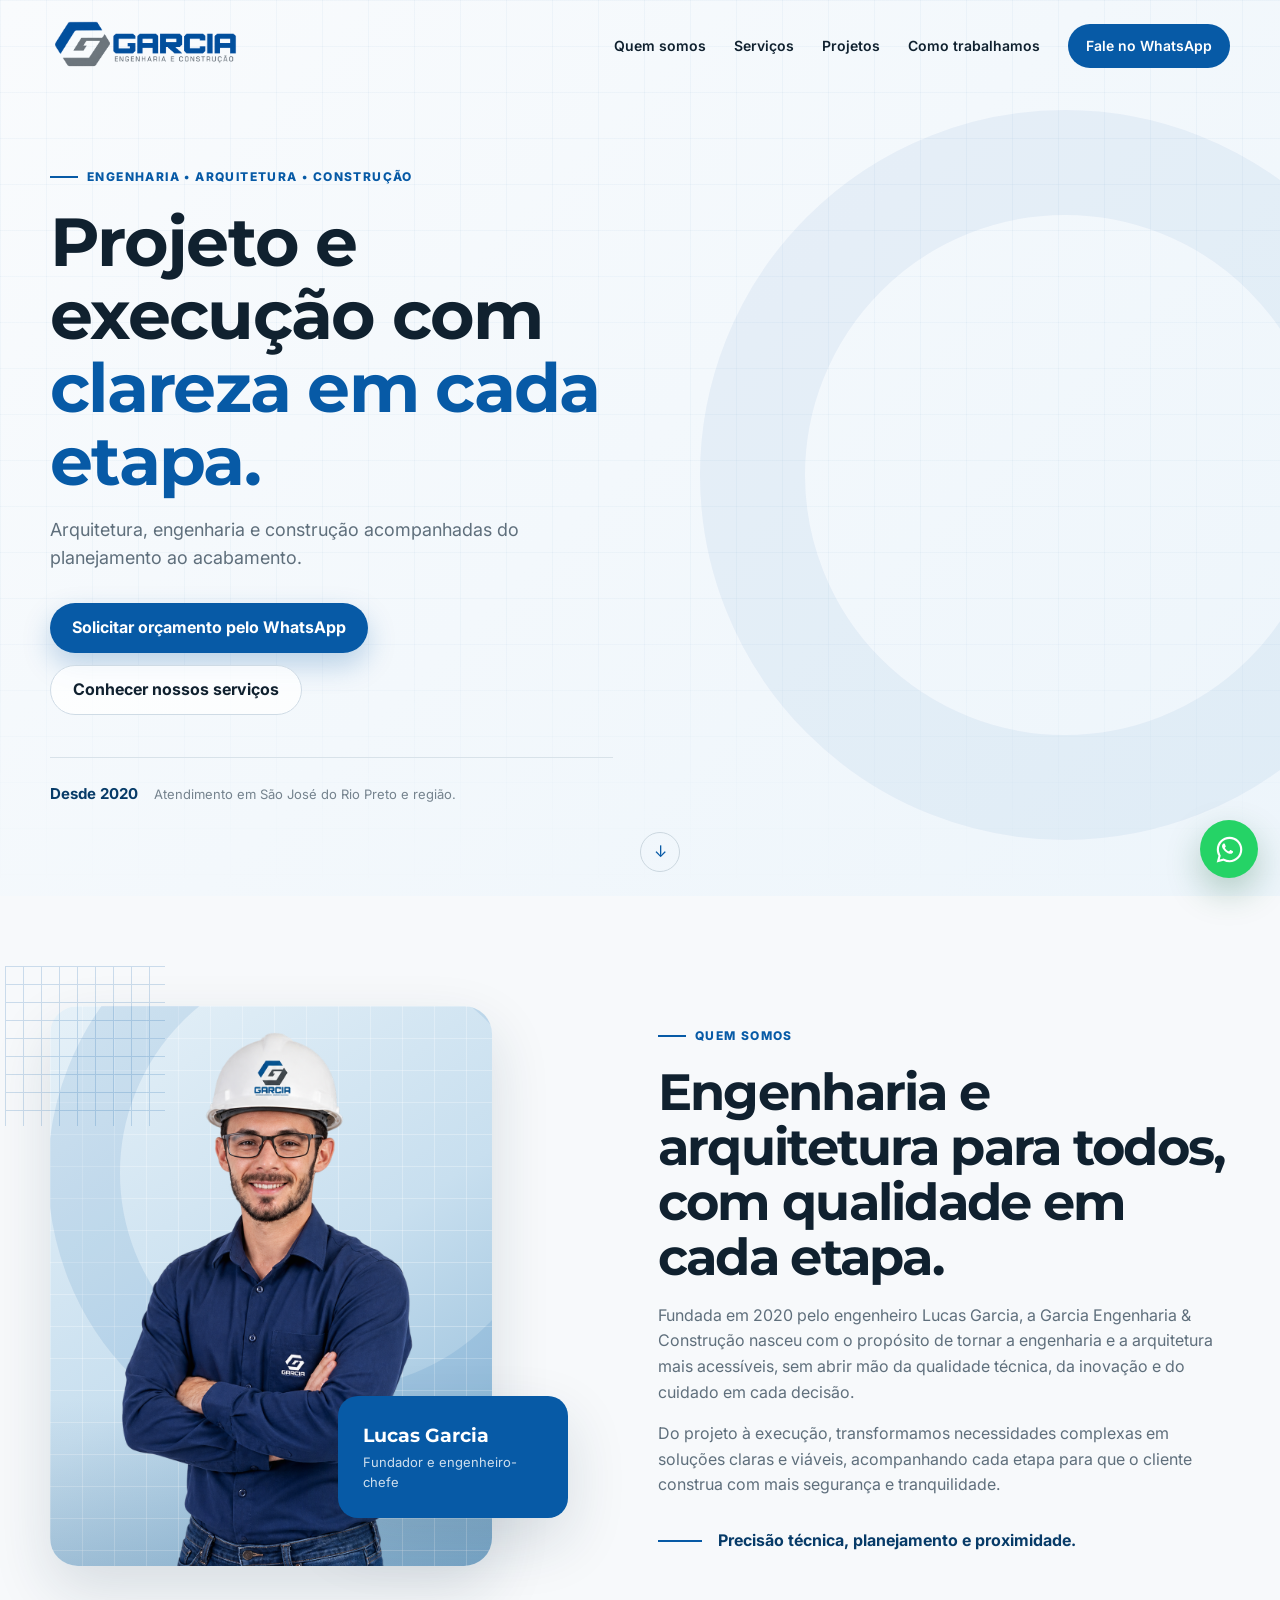
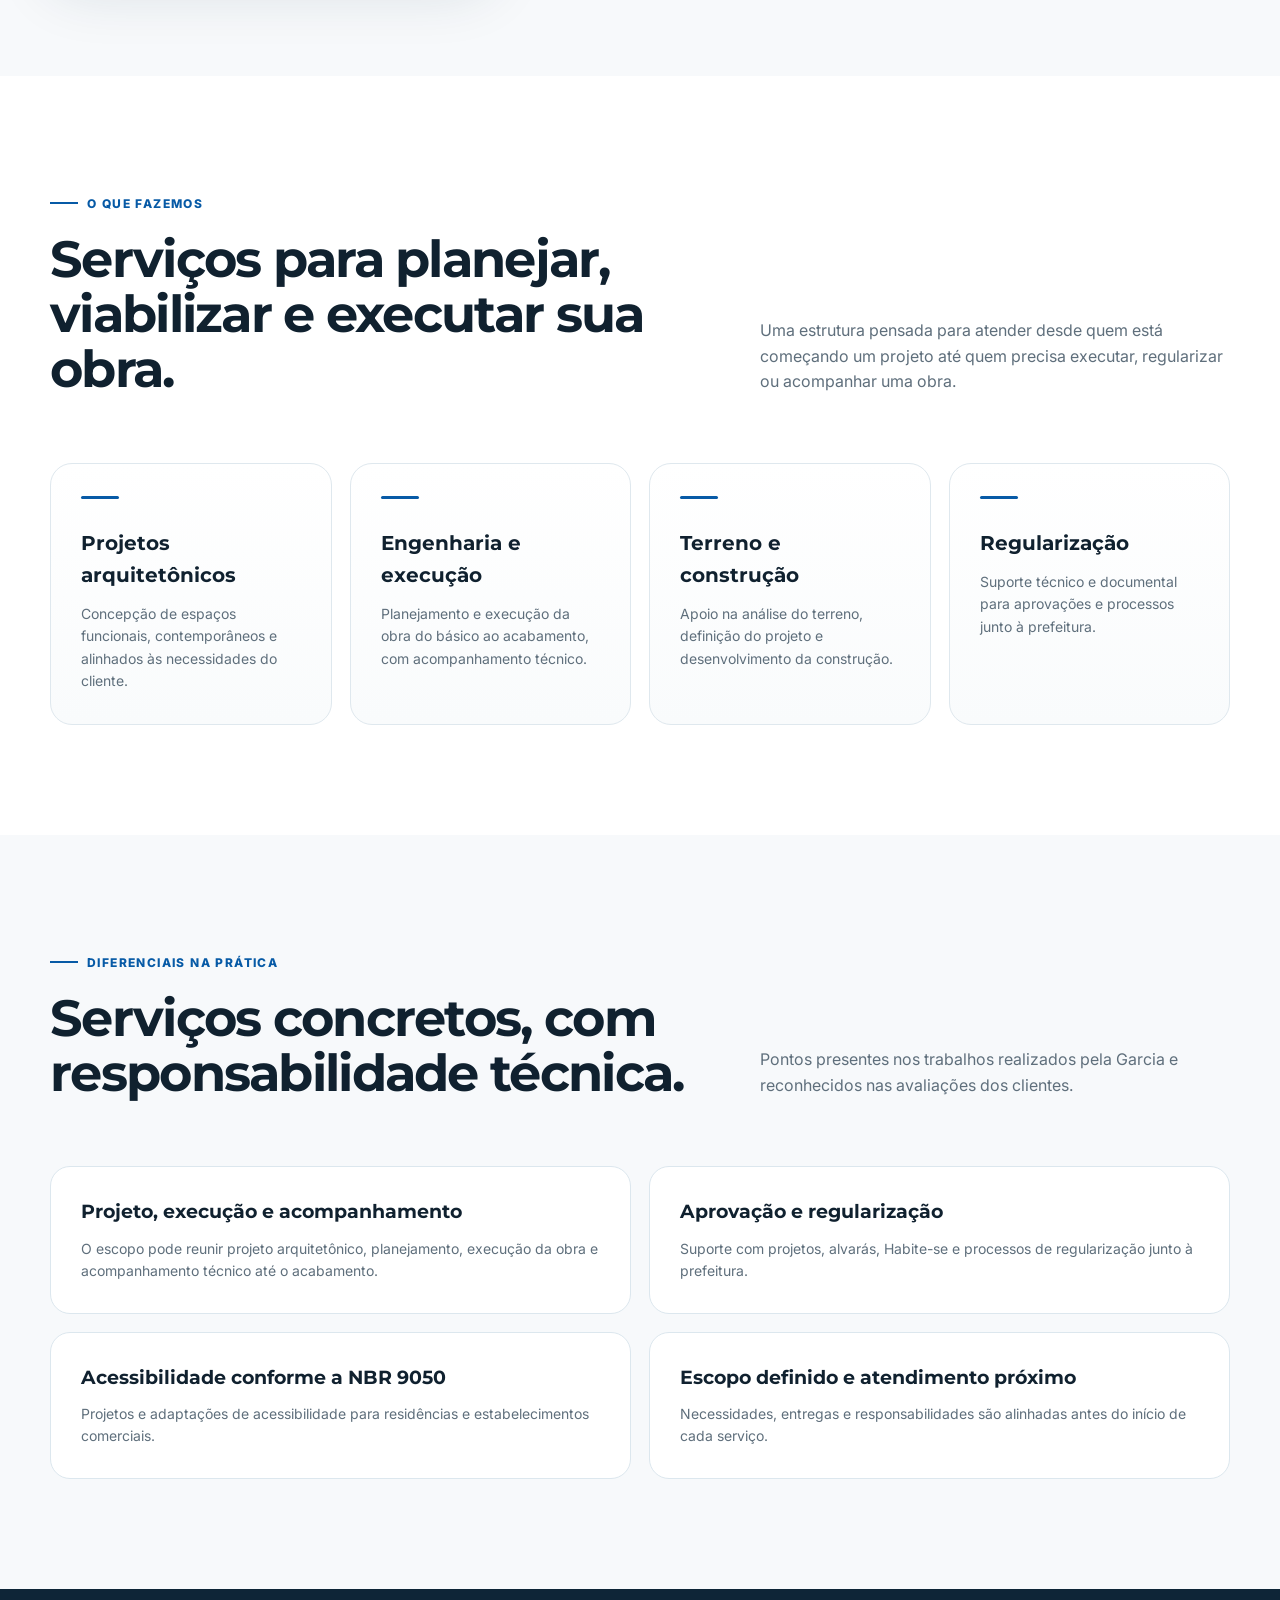
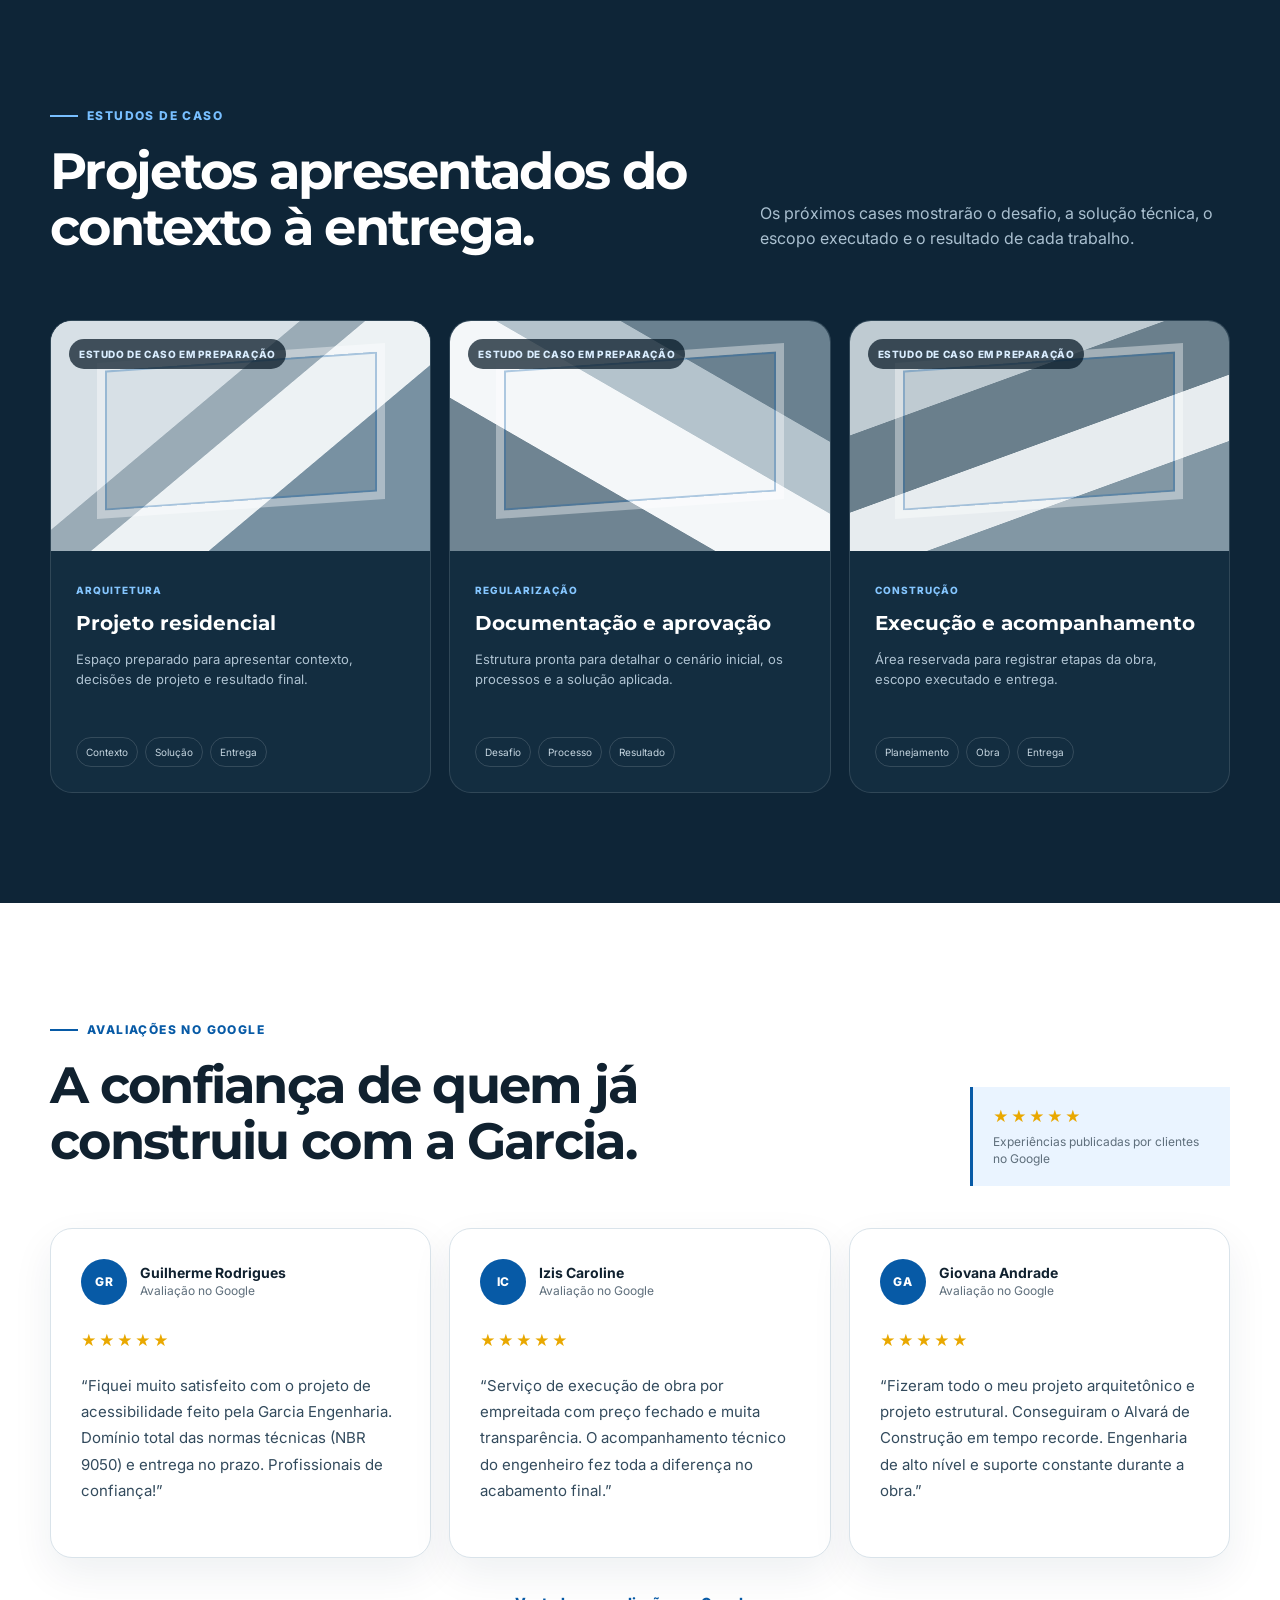
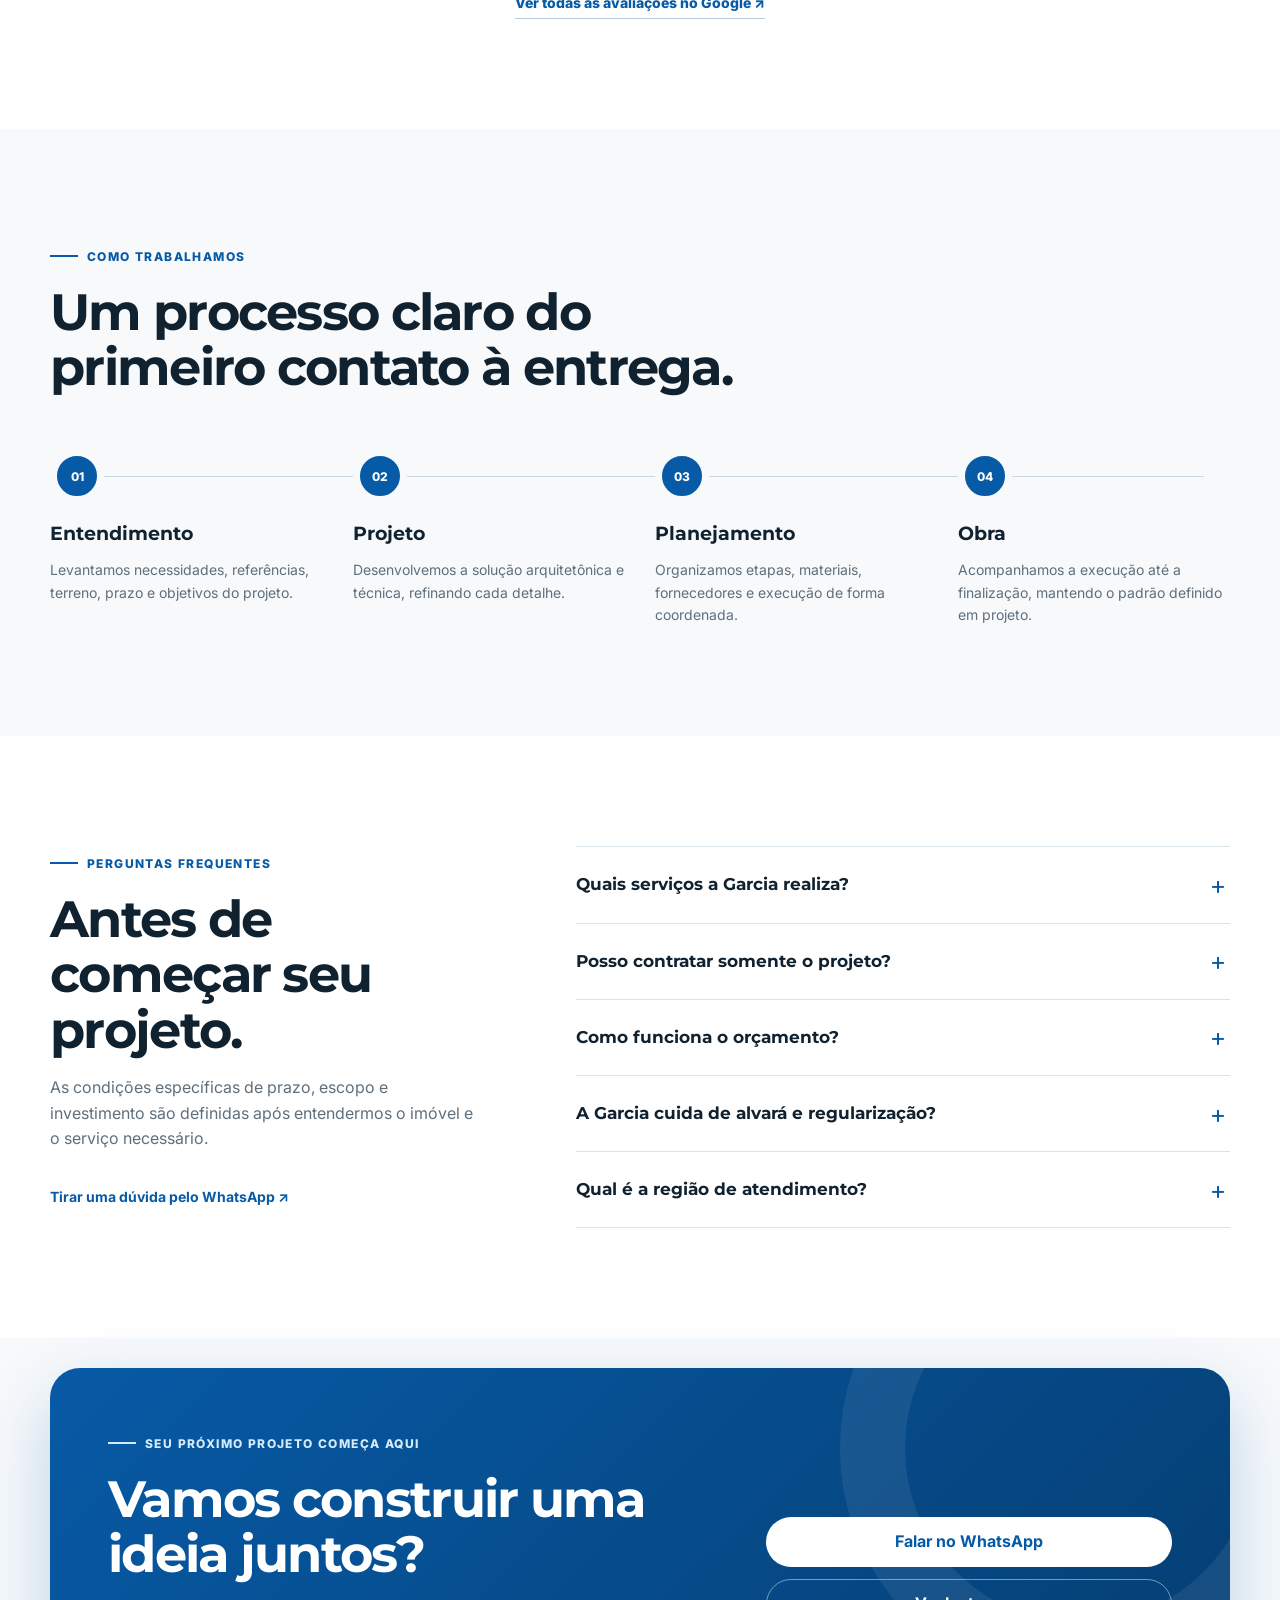
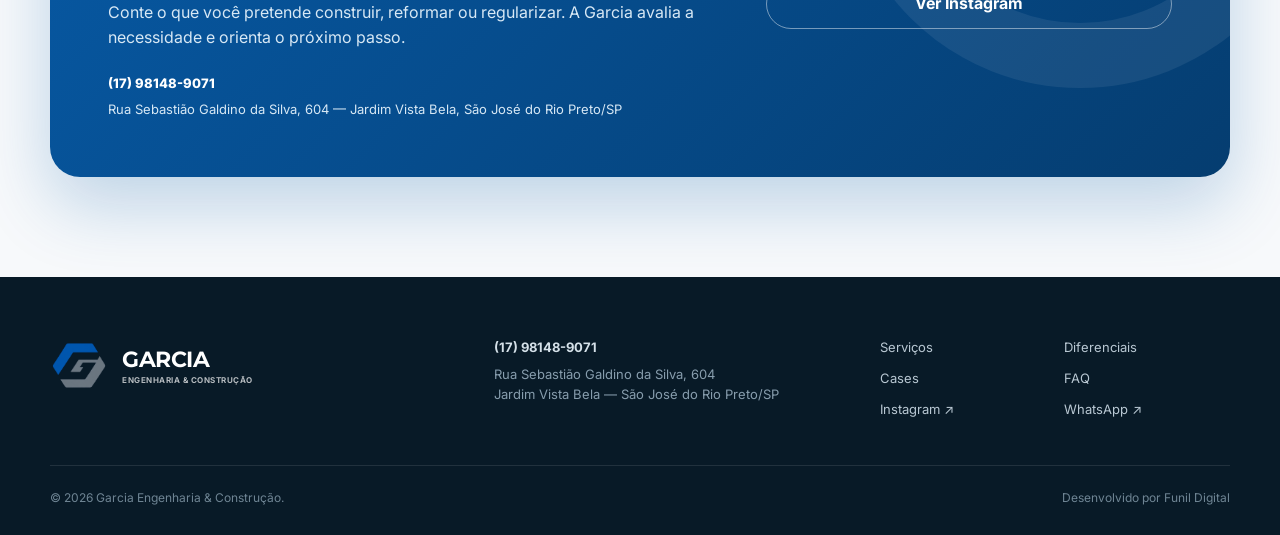
==== index.html @ 8e707331 "Atualiza capa com imagem de impacto e novos CTAs" ====
<!DOCTYPE html>
<html lang="pt-BR">
<head>
  <meta charset="UTF-8" />
  <meta name="viewport" content="width=device-width, initial-scale=1.0" />

  <!-- Google tag (gtag.js) -->
  <script async src="https://www.googletagmanager.com/gtag/js?id=G-QWGT12FR8R"></script>
  <script>
    window.dataLayer = window.dataLayer || [];
    function gtag(){dataLayer.push(arguments);}
    gtag('js', new Date());

    gtag('config', 'G-QWGT12FR8R');
  </script>
  <meta name="description" content="Engenharia, arquitetura, execução de obras, acessibilidade e regularização em São José do Rio Preto. Fale com a Garcia Engenharia & Construção." />
  <meta name="robots" content="index, follow, max-image-preview:large" />
  <meta name="theme-color" content="#075aa6" />
  <link rel="canonical" href="https://pedroesquerdo.github.io/garciaengenharia/" />

  <meta property="og:type" content="website" />
  <meta property="og:locale" content="pt_BR" />
  <meta property="og:site_name" content="Garcia Engenharia & Construção" />
  <meta property="og:title" content="Engenharia e Construção em São José do Rio Preto | Garcia" />
  <meta property="og:description" content="Projetos, execução de obras, acessibilidade e regularização com acompanhamento técnico em São José do Rio Preto." />
  <meta property="og:url" content="https://pedroesquerdo.github.io/garciaengenharia/" />
  <meta property="og:image" content="https://pedroesquerdo.github.io/garciaengenharia/assets/hero-garcia-engenharia.webp" />
  <meta property="og:image:alt" content="Garcia Engenharia & Construção" />

  <meta name="twitter:card" content="summary_large_image" />
  <meta name="twitter:title" content="Engenharia e Construção em São José do Rio Preto | Garcia" />
  <meta name="twitter:description" content="Projetos, execução de obras, acessibilidade e regularização com acompanhamento técnico." />
  <meta name="twitter:image" content="https://pedroesquerdo.github.io/garciaengenharia/assets/hero-garcia-engenharia.webp" />

  <title>Engenharia e Construção em São José do Rio Preto | Garcia</title>

  <script type="application/ld+json">
  {
    "@context": "https://schema.org",
    "@type": ["ProfessionalService", "GeneralContractor"],
    "@id": "https://pedroesquerdo.github.io/garciaengenharia/#empresa",
    "name": "Garcia Engenharia & Construção",
    "url": "https://pedroesquerdo.github.io/garciaengenharia/",
    "logo": "https://pedroesquerdo.github.io/garciaengenharia/assets/garcia-logo-horizontal-full.png",
    "image": "https://pedroesquerdo.github.io/garciaengenharia/assets/hero-garcia-engenharia.webp",
    "telephone": "+5517981489071",
    "foundingDate": "2020",
    "founder": {
      "@type": "Person",
      "name": "Lucas Garcia",
      "jobTitle": "Engenheiro-chefe"
    },
    "address": {
      "@type": "PostalAddress",
      "streetAddress": "Rua Sebastião Galdino da Silva, 604",
      "addressLocality": "São José do Rio Preto",
      "addressRegion": "SP",
      "addressCountry": "BR"
    },
    "areaServed": {
      "@type": "City",
      "name": "São José do Rio Preto"
    },
    "sameAs": [
      "https://www.instagram.com/garcia.engenhariaeconstrucao/",
      "https://www.google.com.br/maps/place/Garcia+Engenharia+e+Constru%C3%A7%C3%A3o/"
    ],
    "hasOfferCatalog": {
      "@type": "OfferCatalog",
      "name": "Serviços de engenharia e construção",
      "itemListElement": [
        {"@type": "Offer", "itemOffered": {"@type": "Service", "name": "Projetos arquitetônicos"}},
        {"@type": "Offer", "itemOffered": {"@type": "Service", "name": "Engenharia e execução de obras"}},
        {"@type": "Offer", "itemOffered": {"@type": "Service", "name": "Projetos de acessibilidade"}},
        {"@type": "Offer", "itemOffered": {"@type": "Service", "name": "Regularização de imóveis"}}
      ]
    }
  }
  </script>
  <link rel="icon" type="image/png" href="assets/garcia-icon.png" />
  <link rel="apple-touch-icon" href="assets/garcia-icon.png" />
  <link rel="preconnect" href="https://fonts.googleapis.com">
  <link rel="preconnect" href="https://fonts.gstatic.com" crossorigin>
  <link href="https://fonts.googleapis.com/css2?family=Inter:wght@400;500;600;700;800&family=Montserrat:wght@600;700;800&display=swap" rel="stylesheet">
  <link rel="preload" as="image" href="assets/hero-garcia-engenharia.webp" type="image/webp" fetchpriority="high" />
  <link rel="stylesheet" href="styles.css" />
  <style>
    .brand-logo { display:block; width: 218px; max-height: 64px; object-fit: contain; object-position: left center; }
    .brand-footer .brand-logo { width: 230px; }
    .footer-symbol { width: 58px; height: 58px; object-fit: contain; flex: 0 0 auto; }
    .footer-brand-original { display:inline-flex; align-items:center; gap:14px; }
    .footer-brand-name { display:grid; line-height:1.05; color:#fff; }
    .footer-brand-name strong { font-family:Montserrat,sans-serif; font-size:22px; letter-spacing:-.5px; }
    .footer-brand-name span { margin-top:5px; font-size:8px; font-weight:700; letter-spacing:.5px; opacity:.7; }
    @media (max-width: 760px) {
      .brand-logo { width: 176px; max-height: 54px; }
      .brand-footer .brand-logo { width: 190px; }
    }
  </style>
</head>
<body>
  <header class="site-header" id="topo">
    <div class="container nav-wrap">
      <a class="brand" href="#topo" aria-label="Garcia Engenharia - início">
        <img class="brand-logo" src="assets/garcia-logo-horizontal-full.png" alt="Garcia Engenharia & Construção" />
      </a>

      <button class="menu-toggle" aria-label="Abrir menu" aria-expanded="false">
        <span></span><span></span><span></span>
      </button>

      <nav class="nav" aria-label="Navegação principal">
        <a href="#sobre">Quem somos</a>
        <a href="#servicos">Serviços</a>
        <a href="#projetos">Projetos</a>
        <a href="#processo">Como trabalhamos</a>
        <a class="nav-cta" href="https://wa.me/5517981489071?text=Ol%C3%A1%2C%20Lucas%21%20Gostaria%20de%20conversar%20sobre%20um%20projeto." target="_blank" rel="noopener noreferrer" data-whatsapp="menu">Fale no WhatsApp</a>
      </nav>
    </div>
  </header>

  <main>
    <section class="hero">
      <div class="hero-bg" aria-hidden="true"></div>
      <div class="container hero-grid">
        <div class="hero-content reveal">
          <span class="eyebrow">Engenharia • Arquitetura • Construção</span>
          <h1>Projeto e execução com <span>clareza em cada etapa.</span></h1>
          <p>Arquitetura, engenharia e construção acompanhadas do planejamento ao acabamento.</p>
          <div class="hero-actions">
            <a class="btn btn-primary" href="https://wa.me/5517981489071?text=Ol%C3%A1%2C%20Lucas%21%20Gostaria%20de%20conversar%20sobre%20um%20projeto." target="_blank" rel="noopener noreferrer" data-whatsapp="hero">Solicitar orçamento pelo WhatsApp</a>
            <a class="btn btn-ghost" href="#servicos">Conhecer nossos serviços</a>
          </div>
          <div class="hero-founded">
            <strong>Desde 2020</strong>
            <span>Atendimento em São José do Rio Preto e região.</span>
          </div>
        </div>
      </div>
      <a href="#sobre" class="scroll-hint" aria-label="Conhecer a Garcia Engenharia">↓</a>
    </section>

    <section class="section section-light" id="sobre">
      <div class="container split-grid">
        <div class="about-visual reveal">
          <div class="founder-portrait">
            <img class="founder-photo" src="assets/lucas-garcia.png" alt="Lucas Garcia, fundador e engenheiro-chefe da Garcia Engenharia & Construção" />
          </div>
          <div class="photo-card">
            <strong>Lucas Garcia</strong>
            <span>Fundador e engenheiro-chefe</span>
          </div>
          <div class="grid-lines" aria-hidden="true"></div>
        </div>

        <div class="section-copy reveal delay-1">
          <span class="eyebrow">Quem somos</span>
          <h2>Engenharia e arquitetura para todos, com qualidade em cada etapa.</h2>
          <p>Fundada em 2020 pelo engenheiro Lucas Garcia, a Garcia Engenharia & Construção nasceu com o propósito de tornar a engenharia e a arquitetura mais acessíveis, sem abrir mão da qualidade técnica, da inovação e do cuidado em cada decisão.</p>
          <p>Do projeto à execução, transformamos necessidades complexas em soluções claras e viáveis, acompanhando cada etapa para que o cliente construa com mais segurança e tranquilidade.</p>
          <div class="signature-line">
            <span></span>
            <p>Precisão técnica, planejamento e proximidade.</p>
          </div>
        </div>
      </div>
    </section>

    <section class="section services" id="servicos">
      <div class="container">
        <div class="section-heading reveal">
          <div>
            <span class="eyebrow">O que fazemos</span>
            <h2>Serviços para planejar, viabilizar e executar sua obra.</h2>
          </div>
          <p>Uma estrutura pensada para atender desde quem está começando um projeto até quem precisa executar, regularizar ou acompanhar uma obra.</p>
        </div>

        <div class="service-grid">
          <article class="service-card reveal">
            <h3>Projetos arquitetônicos</h3>
            <p>Concepção de espaços funcionais, contemporâneos e alinhados às necessidades do cliente.</p>
          </article>
          <article class="service-card reveal delay-1">
            <h3>Engenharia e execução</h3>
            <p>Planejamento e execução da obra do básico ao acabamento, com acompanhamento técnico.</p>
          </article>
          <article class="service-card reveal delay-2">
            <h3>Terreno e construção</h3>
            <p>Apoio na análise do terreno, definição do projeto e desenvolvimento da construção.</p>
          </article>
          <article class="service-card reveal">
            <h3>Regularização</h3>
            <p>Suporte técnico e documental para aprovações e processos junto à prefeitura.</p>
          </article>
        </div>
      </div>
    </section>

    <section class="section differentiators" id="diferenciais">
      <div class="container">
        <div class="section-heading reveal">
          <div>
            <span class="eyebrow">Diferenciais na prática</span>
            <h2>Serviços concretos, com responsabilidade técnica.</h2>
          </div>
          <p>Pontos presentes nos trabalhos realizados pela Garcia e reconhecidos nas avaliações dos clientes.</p>
        </div>

        <div class="differentials-grid">
          <article class="differential-card reveal">
            <h3>Projeto, execução e acompanhamento</h3>
            <p>O escopo pode reunir projeto arquitetônico, planejamento, execução da obra e acompanhamento técnico até o acabamento.</p>
          </article>
          <article class="differential-card reveal delay-1">
            <h3>Aprovação e regularização</h3>
            <p>Suporte com projetos, alvarás, Habite-se e processos de regularização junto à prefeitura.</p>
          </article>
          <article class="differential-card reveal delay-2">
            <h3>Acessibilidade conforme a NBR 9050</h3>
            <p>Projetos e adaptações de acessibilidade para residências e estabelecimentos comerciais.</p>
          </article>
          <article class="differential-card reveal">
            <h3>Escopo definido e atendimento próximo</h3>
            <p>Necessidades, entregas e responsabilidades são alinhadas antes do início de cada serviço.</p>
          </article>
        </div>
      </div>
    </section>

    <section class="section projects" id="projetos">
      <div class="container">
        <div class="section-heading reveal">
          <div>
            <span class="eyebrow">Estudos de caso</span>
            <h2>Projetos apresentados do contexto à entrega.</h2>
          </div>
          <p>Os próximos cases mostrarão o desafio, a solução técnica, o escopo executado e o resultado de cada trabalho.</p>
        </div>

        <div class="project-grid">
          <article class="case-card reveal">
            <div class="case-image p1"><span>Estudo de caso em preparação</span></div>
            <div class="case-content">
              <span class="case-type">Arquitetura</span>
              <h3>Projeto residencial</h3>
              <p>Espaço preparado para apresentar contexto, decisões de projeto e resultado final.</p>
              <div class="case-outline"><span>Contexto</span><span>Solução</span><span>Entrega</span></div>
            </div>
          </article>
          <article class="case-card reveal delay-1">
            <div class="case-image p2"><span>Estudo de caso em preparação</span></div>
            <div class="case-content">
              <span class="case-type">Regularização</span>
              <h3>Documentação e aprovação</h3>
              <p>Estrutura pronta para detalhar o cenário inicial, os processos e a solução aplicada.</p>
              <div class="case-outline"><span>Desafio</span><span>Processo</span><span>Resultado</span></div>
            </div>
          </article>
          <article class="case-card reveal delay-2">
            <div class="case-image p3"><span>Estudo de caso em preparação</span></div>
            <div class="case-content">
              <span class="case-type">Construção</span>
              <h3>Execução e acompanhamento</h3>
              <p>Área reservada para registrar etapas da obra, escopo executado e entrega.</p>
              <div class="case-outline"><span>Planejamento</span><span>Obra</span><span>Entrega</span></div>
            </div>
          </article>
        </div>
      </div>
    </section>

    <section class="section reviews" id="avaliacoes">
      <div class="container">
        <div class="reviews-heading reveal">
          <div>
            <span class="eyebrow">Avaliações no Google</span>
            <h2>A confiança de quem já construiu com a Garcia.</h2>
          </div>
          <div class="google-proof">
            <span class="review-stars" aria-label="Cinco estrelas">★★★★★</span>
            <span>Experiências publicadas por clientes no Google</span>
          </div>
        </div>

        <div class="reviews-grid">
          <article class="review-card reveal">
            <div class="review-author">
              <span class="review-initials" aria-hidden="true">GR</span>
              <div><strong>Guilherme Rodrigues</strong><span>Avaliação no Google</span></div>
            </div>
            <span class="review-stars" aria-hidden="true">★★★★★</span>
            <blockquote>“Fiquei muito satisfeito com o projeto de acessibilidade feito pela Garcia Engenharia. Domínio total das normas técnicas (NBR 9050) e entrega no prazo. Profissionais de confiança!”</blockquote>
          </article>

          <article class="review-card reveal delay-1">
            <div class="review-author">
              <span class="review-initials" aria-hidden="true">IC</span>
              <div><strong>Izis Caroline</strong><span>Avaliação no Google</span></div>
            </div>
            <span class="review-stars" aria-hidden="true">★★★★★</span>
            <blockquote>“Serviço de execução de obra por empreitada com preço fechado e muita transparência. O acompanhamento técnico do engenheiro fez toda a diferença no acabamento final.”</blockquote>
          </article>

          <article class="review-card reveal delay-2">
            <div class="review-author">
              <span class="review-initials" aria-hidden="true">GA</span>
              <div><strong>Giovana Andrade</strong><span>Avaliação no Google</span></div>
            </div>
            <span class="review-stars" aria-hidden="true">★★★★★</span>
            <blockquote>“Fizeram todo o meu projeto arquitetônico e projeto estrutural. Conseguiram o Alvará de Construção em tempo recorde. Engenharia de alto nível e suporte constante durante a obra.”</blockquote>
          </article>
        </div>

        <div class="reviews-footer reveal">
          <a class="reviews-link" href="https://www.google.com.br/maps/place/Garcia+Engenharia+e+Constru%C3%A7%C3%A3o/@-20.7834507,-49.4233822,17z/data=!4m18!1m9!3m8!1s0x94bdad259d343943:0x3250b9483b3e4de0!2sGarcia+Engenharia+e+Constru%C3%A7%C3%A3o!8m2!3d-20.7834557!4d-49.4208019!9m1!1b1!16s%2Fg%2F11r2r5wvwv!3m7!1s0x94bdad259d343943:0x3250b9483b3e4de0!8m2!3d-20.7834557!4d-49.4208019!9m1!1b1!16s%2Fg%2F11r2r5wvwv" target="_blank" rel="noopener noreferrer">Ver todas as avaliações no Google ↗</a>
        </div>
      </div>
    </section>

    <section class="section process" id="processo">
      <div class="container">
        <div class="process-intro reveal">
          <span class="eyebrow">Como trabalhamos</span>
          <h2>Um processo claro do primeiro contato à entrega.</h2>
        </div>
        <div class="timeline">
          <article class="timeline-item reveal"><span>01</span><h3>Entendimento</h3><p>Levantamos necessidades, referências, terreno, prazo e objetivos do projeto.</p></article>
          <article class="timeline-item reveal delay-1"><span>02</span><h3>Projeto</h3><p>Desenvolvemos a solução arquitetônica e técnica, refinando cada detalhe.</p></article>
          <article class="timeline-item reveal delay-2"><span>03</span><h3>Planejamento</h3><p>Organizamos etapas, materiais, fornecedores e execução de forma coordenada.</p></article>
          <article class="timeline-item reveal delay-3"><span>04</span><h3>Obra</h3><p>Acompanhamos a execução até a finalização, mantendo o padrão definido em projeto.</p></article>
        </div>
      </div>
    </section>

    <section class="section faq" id="faq">
      <div class="container faq-grid">
        <div class="faq-intro reveal">
          <span class="eyebrow">Perguntas frequentes</span>
          <h2>Antes de começar seu projeto.</h2>
          <p>As condições específicas de prazo, escopo e investimento são definidas após entendermos o imóvel e o serviço necessário.</p>
          <a class="text-link text-link-blue" href="https://wa.me/5517981489071?text=Ol%C3%A1%2C%20Lucas%21%20Gostaria%20de%20conversar%20sobre%20um%20projeto." target="_blank" rel="noopener noreferrer" data-whatsapp="faq">Tirar uma dúvida pelo WhatsApp ↗</a>
        </div>
        <div class="faq-list">
          <details class="faq-item reveal">
            <summary>Quais serviços a Garcia realiza?</summary>
            <p>Projetos arquitetônicos e de engenharia, acessibilidade, regularização, documentação, execução e acompanhamento técnico de obras.</p>
          </details>
          <details class="faq-item reveal delay-1">
            <summary>Posso contratar somente o projeto?</summary>
            <p>Sim. O escopo pode contemplar somente projeto e documentação, acompanhamento técnico ou a execução completa, conforme a necessidade.</p>
          </details>
          <details class="faq-item reveal delay-2">
            <summary>Como funciona o orçamento?</summary>
            <p>No primeiro contato são levantados o tipo de imóvel, a localização, o serviço necessário e o estágio atual. Com essas informações, a Garcia define o escopo e apresenta a proposta.</p>
          </details>
          <details class="faq-item reveal">
            <summary>A Garcia cuida de alvará e regularização?</summary>
            <p>Sim. A empresa atua com projetos, alvarás, Habite-se e processos de regularização junto à prefeitura, de acordo com cada caso.</p>
          </details>
          <details class="faq-item reveal">
            <summary>Qual é a região de atendimento?</summary>
            <p>A Garcia está em São José do Rio Preto. A disponibilidade para cidades da região é confirmada durante o atendimento inicial.</p>
          </details>
        </div>
      </div>
    </section>

    <section class="cta-section" id="contato">
      <div class="container cta-card reveal">
        <div>
          <span class="eyebrow eyebrow-light">Seu próximo projeto começa aqui</span>
          <h2>Vamos construir uma ideia juntos?</h2>
          <p>Conte o que você pretende construir, reformar ou regularizar. A Garcia avalia a necessidade e orienta o próximo passo.</p>
          <address class="cta-contact">
            <a href="tel:+5517981489071">(17) 98148-9071</a>
            <a href="https://www.google.com/maps/search/?api=1&query=Rua%20Sebasti%C3%A3o%20Galdino%20da%20Silva%2C%20604%2C%20S%C3%A3o%20Jos%C3%A9%20do%20Rio%20Preto%2C%20SP" target="_blank" rel="noopener noreferrer">Rua Sebastião Galdino da Silva, 604 — Jardim Vista Bela, São José do Rio Preto/SP</a>
          </address>
        </div>
        <div class="cta-actions">
          <a class="btn btn-white" href="https://wa.me/5517981489071?text=Ol%C3%A1%2C%20Lucas%21%20Gostaria%20de%20conversar%20sobre%20um%20projeto." target="_blank" rel="noopener noreferrer" data-whatsapp="cta">Falar no WhatsApp</a>
          <a class="btn btn-outline-white" href="https://www.instagram.com/garcia.engenhariaeconstrucao/" target="_blank" rel="noopener noreferrer">Ver Instagram</a>
        </div>
      </div>
    </section>
  </main>

  <footer>
    <div class="container footer-grid">
      <a class="footer-brand-original" href="#topo" aria-label="Garcia Engenharia - início">
        <img class="footer-symbol" src="assets/garcia-symbol-white.png" alt="" aria-hidden="true" />
        <span class="footer-brand-name">
          <strong>GARCIA</strong>
          <span>ENGENHARIA & CONSTRUÇÃO</span>
        </span>
      </a>
      <address class="footer-contact">
        <a href="tel:+5517981489071">(17) 98148-9071</a>
        <a href="https://www.google.com/maps/search/?api=1&query=Rua%20Sebasti%C3%A3o%20Galdino%20da%20Silva%2C%20604%2C%20S%C3%A3o%20Jos%C3%A9%20do%20Rio%20Preto%2C%20SP" target="_blank" rel="noopener noreferrer">Rua Sebastião Galdino da Silva, 604<br>Jardim Vista Bela — São José do Rio Preto/SP</a>
      </address>
      <div class="footer-links">
        <a href="#servicos">Serviços</a><a href="#diferenciais">Diferenciais</a><a href="#projetos">Cases</a><a href="#faq">FAQ</a><a href="https://www.instagram.com/garcia.engenhariaeconstrucao/" target="_blank" rel="noopener noreferrer">Instagram ↗</a><a href="https://wa.me/5517981489071?text=Ol%C3%A1%2C%20Lucas%21%20Gostaria%20de%20conversar%20sobre%20um%20projeto." target="_blank" rel="noopener noreferrer" data-whatsapp="footer">WhatsApp ↗</a>
      </div>
    </div>
    <div class="container footer-bottom">
      <span>© <span id="year"></span> Garcia Engenharia & Construção.</span>
      <a href="https://www.funildigital.com.br/" target="_blank" rel="noopener noreferrer">Desenvolvido por Funil Digital</a>
    </div>
  </footer>

  <a class="whatsapp-float" href="https://wa.me/5517981489071?text=Ol%C3%A1%2C%20Lucas%21%20Gostaria%20de%20conversar%20sobre%20um%20projeto." target="_blank" rel="noopener noreferrer" aria-label="Falar com a Garcia Engenharia pelo WhatsApp" data-whatsapp="floating">
    <svg viewBox="0 0 32 32" aria-hidden="true"><path d="M19.11 17.44c-.28-.14-1.65-.81-1.9-.9-.26-.1-.45-.14-.64.14-.18.28-.72.9-.88 1.08-.16.19-.33.21-.61.07-.28-.14-1.18-.44-2.25-1.39-.83-.74-1.39-1.66-1.55-1.94-.16-.28-.02-.43.12-.57.13-.12.28-.33.42-.49.14-.16.19-.28.28-.47.09-.19.05-.35-.02-.49-.07-.14-.63-1.52-.87-2.08-.23-.55-.46-.47-.64-.48h-.54c-.19 0-.49.07-.75.35-.26.28-.98.96-.98 2.34s1.01 2.71 1.15 2.9c.14.19 1.98 3.02 4.8 4.24.67.29 1.19.46 1.6.59.67.21 1.28.18 1.76.11.54-.08 1.65-.68 1.88-1.33.23-.65.23-1.22.16-1.33-.07-.12-.26-.19-.54-.33M16.03 27h-.01a10.94 10.94 0 0 1-5.58-1.53l-.4-.24-4.15 1.09 1.11-4.04-.26-.42A10.93 10.93 0 0 1 5.06 16c0-6.04 4.92-10.96 10.97-10.96 2.93 0 5.68 1.14 7.75 3.21A10.88 10.88 0 0 1 26.99 16c0 6.04-4.92 11-10.96 11m9.33-20.33A13.1 13.1 0 0 0 16.04 2.8C8.78 2.8 2.88 8.7 2.88 15.96c0 2.32.61 4.59 1.77 6.58L2.77 29.4l7.02-1.84a13.14 13.14 0 0 0 6.25 1.59h.01c7.26 0 13.16-5.91 13.16-13.17 0-3.52-1.37-6.83-3.85-9.31"/></svg>
  </a>

  <script src="script.js"></script>
</body>
</html>
---- styles.css ----
:root {
  --blue: #075aa6;
  --blue-dark: #073b68;
  --blue-soft: #eaf4ff;
  --ink: #10212f;
  --muted: #5f6f7c;
  --line: #d9e3ea;
  --bg: #f7f9fb;
  --white: #fff;
  --shadow: 0 24px 60px rgba(24, 50, 72, .14);
  --radius: 24px;
}

* { box-sizing: border-box; }
html { scroll-behavior: smooth; }
body {
  margin: 0;
  color: var(--ink);
  background: var(--white);
  font-family: Inter, system-ui, -apple-system, BlinkMacSystemFont, "Segoe UI", sans-serif;
  line-height: 1.6;
}
a { color: inherit; text-decoration: none; }
img, svg { display: block; max-width: 100%; }
button { font: inherit; }
.container { width: min(1180px, calc(100% - 40px)); margin: 0 auto; }

.site-header {
  position: fixed;
  inset: 0 0 auto 0;
  z-index: 50;
  transition: .25s ease;
}
.site-header.scrolled {
  background: rgba(255,255,255,.94);
  backdrop-filter: blur(16px);
  box-shadow: 0 10px 36px rgba(15,40,60,.08);
}
.nav-wrap { min-height: 92px; display: flex; align-items: center; justify-content: space-between; gap: 32px; }
.brand { display: inline-flex; align-items: center; gap: 12px; color: var(--blue); }
.brand-mark { width: 52px; }
.brand-copy { display: grid; line-height: 1; }
.brand-copy strong { font-family: Montserrat, sans-serif; font-size: 24px; letter-spacing: -.7px; }
.brand-copy span { margin-top: 5px; color: #667883; font-size: 8px; font-weight: 700; letter-spacing: .5px; }
.nav { display: flex; align-items: center; gap: 28px; font-size: 14px; font-weight: 600; }
.nav a { transition: color .2s ease; }
.nav a:hover { color: var(--blue); }
.nav-cta { padding: 11px 18px; color: var(--white) !important; background: var(--blue); border-radius: 999px; }
.menu-toggle { display: none; border: 0; background: transparent; padding: 8px; cursor: pointer; }
.menu-toggle span { display: block; width: 24px; height: 2px; margin: 5px 0; background: var(--ink); }

.hero {
  position: relative;
  min-height: 760px;
  display: grid;
  place-items: center;
  overflow: hidden;
  padding: 160px 0 90px;
  background: linear-gradient(135deg, #f9fbfd 0%, #edf5fb 100%);
}
.hero-bg {
  position: absolute;
  inset: 0;
  pointer-events: none;
  background:
    linear-gradient(rgba(7,90,166,.035) 1px, transparent 1px),
    linear-gradient(90deg, rgba(7,90,166,.035) 1px, transparent 1px);
  background-size: 46px 46px;
  mask-image: linear-gradient(to bottom, black 0, rgba(0,0,0,.85) 70%, transparent 100%);
}
.hero::before {
  content: "";
  position: absolute;
  width: 520px; height: 520px;
  right: -150px; top: 110px;
  border-radius: 50%;
  border: 105px solid rgba(7,90,166,.06);
}
.hero-grid { position: relative; z-index: 2; display: grid; grid-template-columns: 1.02fr .98fr; gap: 76px; align-items: center; }
.eyebrow { display: inline-flex; align-items: center; gap: 9px; color: var(--blue); font-size: 12px; font-weight: 800; letter-spacing: 1.4px; text-transform: uppercase; }
.eyebrow::before { content: ""; width: 28px; height: 2px; background: currentColor; }
.hero h1, h2 { margin: 18px 0; font-family: Montserrat, sans-serif; line-height: 1.08; letter-spacing: -1.7px; }
.hero h1 { max-width: 680px; font-size: clamp(44px, 5.3vw, 72px); }
.hero h1 span { color: var(--blue); }
.hero-content > p { max-width: 625px; margin: 0 0 30px; color: var(--muted); font-size: 18px; }
.hero-actions { display: flex; gap: 12px; flex-wrap: wrap; }
.btn { display: inline-flex; align-items: center; justify-content: center; min-height: 50px; padding: 0 22px; border-radius: 999px; font-weight: 700; transition: transform .2s ease, box-shadow .2s ease, background .2s ease; }
.btn:hover { transform: translateY(-2px); }
.btn-primary { color: white; background: var(--blue); box-shadow: 0 12px 28px rgba(7,90,166,.25); }
.btn-ghost { border: 1px solid #cfdbe5; background: rgba(255,255,255,.75); }
.hero-founded { display: flex; align-items: center; gap: 16px; max-width: 610px; margin-top: 42px; padding-top: 24px; border-top: 1px solid #d8e2e9; }
.hero-founded strong { color: var(--blue-dark); font-size: 15px; }
.hero-founded span { color: #75838e; font-size: 13px; }

.hero-card { position: relative; min-height: 470px; display: grid; place-items: center; }
.blueprint-card {
  position: relative;
  width: min(100%, 510px);
  aspect-ratio: 1.05;
  padding: 24px;
  overflow: hidden;
  color: white;
  border-radius: 30px;
  background: linear-gradient(145deg, #0b6fc4, #063d70);
  box-shadow: 0 34px 80px rgba(6,61,112,.30);
}
.blueprint-card::before, .blueprint-card::after {
  content: ""; position: absolute; inset: 0;
  background: linear-gradient(rgba(255,255,255,.09) 1px, transparent 1px), linear-gradient(90deg, rgba(255,255,255,.09) 1px, transparent 1px);
  background-size: 28px 28px;
}
.blueprint-card::after { inset: 34px; border: 1px solid rgba(255,255,255,.28); background: none; }
.blueprint-top, .blueprint-bottom { position: relative; z-index: 2; display: flex; justify-content: space-between; font-size: 10px; font-weight: 700; letter-spacing: 1.2px; }
.blueprint-bottom { position: absolute; left: 24px; right: 24px; bottom: 24px; align-items: end; }
.blueprint-bottom p { margin: 0; font-size: 16px; text-transform: uppercase; }
.blueprint-bottom span { max-width: 180px; text-align: right; font-size: 9px; opacity: .8; }
.building-sketch { position: absolute; inset: 100px 65px 100px; z-index: 2; border-bottom: 2px solid rgba(255,255,255,.85); }
.floor, .tower { position: absolute; display: block; border: 2px solid rgba(255,255,255,.78); }
.floor::after, .tower::after { content: ""; position: absolute; inset: 8px; border: 1px solid rgba(255,255,255,.35); }
.f1 { left: 0; bottom: 0; width: 58%; height: 39%; }
.f2 { left: 18%; bottom: 39%; width: 57%; height: 30%; }
.f3 { left: 39%; bottom: 69%; width: 45%; height: 19%; }
.t1 { right: 0; bottom: 0; width: 28%; height: 66%; }
.t2 { left: 6%; bottom: 0; width: 14%; height: 55%; }
.floating-badge { position: absolute; right: -24px; bottom: 30px; z-index: 4; display: flex; gap: 12px; align-items: center; min-width: 250px; padding: 16px 18px; border-radius: 18px; background: white; box-shadow: var(--shadow); }
.floating-badge > span { display: grid; place-items: center; width: 38px; height: 38px; border-radius: 50%; color: white; background: var(--blue); font-weight: 900; }
.floating-badge div { display: grid; }
.floating-badge strong { font-size: 13px; }
.floating-badge small { color: var(--muted); }
.scroll-hint { position: absolute; left: 50%; bottom: 24px; z-index: 3; width: 40px; height: 40px; display: grid; place-items: center; border: 1px solid #cbd7df; border-radius: 50%; color: var(--blue); }

.section { padding: 110px 0; }
.section-light { background: var(--bg); }
.split-grid { display: grid; grid-template-columns: .95fr 1.05fr; gap: 90px; align-items: center; }
.about-visual { position: relative; min-height: 560px; }
.founder-portrait {
  position: absolute;
  inset: 0 76px 0 0;
  overflow: hidden;
  border-radius: 28px;
  background:
    linear-gradient(rgba(255,255,255,.28) 1px, transparent 1px),
    linear-gradient(90deg, rgba(255,255,255,.28) 1px, transparent 1px),
    linear-gradient(145deg, #e6f1f8 0%, #c8dfef 52%, #8ab6d5 100%);
  background-size: 32px 32px, 32px 32px, auto;
  box-shadow: var(--shadow);
}
.founder-portrait::before {
  content: "";
  position: absolute;
  width: 430px;
  height: 430px;
  right: -130px;
  top: -120px;
  border: 72px solid rgba(7,90,166,.10);
  border-radius: 50%;
}
.founder-portrait::after {
  content: "";
  position: absolute;
  inset: auto 0 0;
  height: 30%;
  background: linear-gradient(transparent, rgba(7,59,104,.14));
}
.founder-photo {
  position: absolute;
  left: 50%;
  bottom: 0;
  z-index: 2;
  width: min(100%, 500px);
  height: 96%;
  object-fit: contain;
  object-position: center bottom;
  transform: translateX(-50%);
}
.photo-card { position: absolute; right: 0; bottom: 48px; z-index: 3; width: 230px; padding: 25px; border-radius: 20px; color: white; background: var(--blue); box-shadow: var(--shadow); }
.photo-card { display: grid; }
.photo-card strong { font-family: Montserrat, sans-serif; font-size: 19px; }
.photo-card span { opacity: .8; font-size: 13px; }
.grid-lines { position: absolute; width: 160px; height: 160px; left: -45px; top: -40px; opacity: .18; background: linear-gradient(var(--blue) 1px, transparent 1px), linear-gradient(90deg, var(--blue) 1px, transparent 1px); background-size: 18px 18px; }
.section-copy h2, .section-heading h2, .process-intro h2 { max-width: 710px; font-size: clamp(35px, 4vw, 54px); }
.section-copy > p { color: var(--muted); font-size: 16px; }
.signature-line { margin-top: 30px; display: flex; gap: 16px; align-items: center; }
.signature-line span { width: 44px; height: 2px; background: var(--blue); }
.signature-line p { margin: 0; color: var(--blue-dark); font-weight: 700; }

.services { background: white; }
.section-heading { display: flex; align-items: end; justify-content: space-between; gap: 50px; margin-bottom: 48px; }
.section-heading > p { max-width: 470px; margin: 0 0 20px; color: var(--muted); }
.service-grid { display: grid; grid-template-columns: repeat(4, 1fr); gap: 18px; }
.service-card { position: relative; min-height: 245px; padding: 32px 30px; border: 1px solid #dfe8ee; border-radius: 22px; background: linear-gradient(180deg,#fff,#f9fbfc); transition: transform .2s ease, box-shadow .2s ease, border-color .2s ease; }
.service-card::before { content: ""; display: block; width: 38px; height: 3px; margin-bottom: 28px; border-radius: 999px; background: var(--blue); }
.service-card:hover { transform: translateY(-7px); border-color: #bfd6e9; box-shadow: 0 20px 48px rgba(16,49,76,.10); }
.service-card h3 { margin: 0 0 12px; font-family: Montserrat, sans-serif; font-size: 20px; }
.service-card p { margin: 0; color: var(--muted); font-size: 14px; }

.differentiators { background: var(--bg); }
.differentials-grid { display: grid; grid-template-columns: repeat(2, 1fr); gap: 18px; }
.differential-card { padding: 30px; border: 1px solid #dce7ee; border-radius: 20px; background: #fff; }
.differential-card h3 { margin: 0 0 10px; font-family: Montserrat, sans-serif; font-size: 19px; }
.differential-card p { margin: 0; color: var(--muted); font-size: 14px; }

.projects { background: #0e2537; color: white; }
.projects .eyebrow { color: #78bfff; }
.projects .section-heading > p { color: #aac0d0; }
.text-link { color: #abd6ff; font-size: 14px; font-weight: 700; margin-bottom: 20px; }
.text-link-blue { display: inline-block; margin-top: 18px; color: var(--blue); }
.project-grid { display: grid; grid-template-columns: repeat(3, 1fr); gap: 18px; }
.case-card { overflow: hidden; border: 1px solid rgba(255,255,255,.12); border-radius: 22px; background: #132d40; }
.case-image { position: relative; height: 230px; overflow: hidden; }
.case-image::before { content:""; position:absolute; inset:14% 12% 18%; border: 8px solid rgba(255,255,255,.38); box-shadow: inset 0 0 0 2px rgba(7,90,166,.3); transform: skewY(-4deg); }
.case-image > span { position: absolute; left: 18px; top: 18px; z-index: 2; padding: 7px 10px; border-radius: 999px; color: #d9edff; background: rgba(5,23,37,.72); font-size: 10px; font-weight: 800; letter-spacing: .6px; text-transform: uppercase; }
.p1 { background: linear-gradient(140deg,#d7e0e6 0 38%, #9aabb6 38.2% 48%, #edf2f4 48.2% 66%, #7891a2 66.2%), linear-gradient(#fff,#ddd); }
.p2 { background: linear-gradient(30deg,#6f8492 0 34%,#f4f7f9 34.2% 57%,#b4c3cc 57.2% 73%,#6a8190 73.2%); }
.p3 { background: linear-gradient(160deg,#bfcbd2 0 31%,#6a7f8c 31.2% 52%,#e7ecef 52.2% 70%,#8297a4 70.2%); }
.case-content { padding: 25px; }
.case-type { color: #85c6ff; font-size: 10px; font-weight: 800; letter-spacing: 1px; text-transform: uppercase; }
.case-content h3 { margin: 5px 0 10px; font-family: Montserrat, sans-serif; font-size: 20px; }
.case-content p { min-height: 68px; margin: 0; color: #aec2d1; font-size: 13px; }
.case-outline { display: flex; flex-wrap: wrap; gap: 7px; margin-top: 20px; }
.case-outline span { padding: 6px 9px; border: 1px solid rgba(255,255,255,.14); border-radius: 999px; color: #c5d5df; font-size: 10px; }

.reviews { background: var(--white); }
.reviews-heading { display: flex; align-items: end; justify-content: space-between; gap: 48px; margin-bottom: 42px; }
.reviews-heading h2 { max-width: 720px; font-size: clamp(35px, 4vw, 54px); }
.google-proof { flex: 0 0 260px; display: grid; gap: 5px; padding: 18px 20px; border-left: 3px solid var(--blue); background: var(--blue-soft); }
.google-proof > span:last-child { color: var(--muted); font-size: 12px; line-height: 1.4; }
.review-stars { color: #e9a800; font-size: 15px; letter-spacing: 2px; }
.reviews-grid { display: grid; grid-template-columns: repeat(3, 1fr); gap: 18px; }
.review-card { min-height: 330px; display: flex; flex-direction: column; padding: 30px; border: 1px solid var(--line); border-radius: 22px; background: #fff; box-shadow: 0 16px 42px rgba(16,49,76,.07); }
.review-author { display: flex; align-items: center; gap: 13px; margin-bottom: 24px; }
.review-initials { width: 46px; height: 46px; flex: 0 0 auto; display: grid; place-items: center; border-radius: 50%; color: white; background: var(--blue); font-size: 12px; font-weight: 800; letter-spacing: .5px; }
.review-author div { display: grid; line-height: 1.35; }
.review-author strong { font-size: 14px; }
.review-author div span { color: var(--muted); font-size: 12px; }
.review-card blockquote { margin: 20px 0 0; color: #334b5d; font-size: 15px; line-height: 1.75; }
.reviews-footer { display: flex; justify-content: center; margin-top: 34px; }
.reviews-link { padding-bottom: 4px; color: var(--blue); border-bottom: 1px solid rgba(7,90,166,.3); font-size: 14px; font-weight: 800; }

.process { background: var(--bg); }
.process-intro { max-width: 760px; margin-bottom: 55px; }
.timeline { position: relative; display: grid; grid-template-columns: repeat(4,1fr); gap: 30px; }
.timeline::before { content: ""; position: absolute; top: 27px; left: 26px; right: 26px; height: 1px; background: #c8d7e0; }
.timeline-item { position: relative; padding-top: 70px; }
.timeline-item > span { position: absolute; top: 0; left: 0; z-index: 2; display: grid; place-items: center; width: 54px; height: 54px; border: 7px solid var(--bg); border-radius: 50%; color: white; background: var(--blue); font-size: 12px; font-weight: 800; }
.timeline-item h3 { font-family: Montserrat, sans-serif; margin: 0 0 10px; }
.timeline-item p { color: var(--muted); font-size: 14px; margin: 0; }

.faq { background: #fff; }
.faq-grid { display: grid; grid-template-columns: .8fr 1.2fr; gap: 90px; align-items: start; }
.faq-intro { position: sticky; top: 125px; }
.faq-intro h2 { font-size: clamp(35px, 4vw, 54px); }
.faq-intro p { max-width: 440px; color: var(--muted); }
.faq-list { border-top: 1px solid var(--line); }
.faq-item { border-bottom: 1px solid var(--line); }
.faq-item summary { position: relative; padding: 24px 48px 24px 0; cursor: pointer; list-style: none; font-family: Montserrat, sans-serif; font-size: 17px; font-weight: 700; }
.faq-item summary::-webkit-details-marker { display: none; }
.faq-item summary::after { content: "+"; position: absolute; right: 4px; top: 50%; color: var(--blue); font-family: Inter, sans-serif; font-size: 25px; font-weight: 400; transform: translateY(-50%); }
.faq-item[open] summary::after { content: "−"; }
.faq-item p { margin: -4px 48px 24px 0; color: var(--muted); font-size: 14px; }
.cta-contact { display: grid; gap: 5px; margin-top: 22px; font-style: normal; }
.cta-contact a { width: fit-content; color: #d7e8f5; font-size: 13px; }
.cta-contact a:first-child { color: white; font-weight: 800; }

.cta-section { padding: 30px 0 100px; background: var(--bg); }
.cta-card { position: relative; overflow: hidden; display: grid; grid-template-columns: 1.2fr .8fr; gap: 50px; align-items: center; padding: 58px; border-radius: 30px; color: white; background: linear-gradient(135deg,#075aa6,#053d70); box-shadow: 0 28px 70px rgba(7,90,166,.24); }
.cta-card::before { content:""; position:absolute; width:350px;height:350px;border:65px solid rgba(255,255,255,.07);border-radius:50%;right:-90px;top:-160px; }
.eyebrow-light { color: #d4eaff; }
.cta-card h2 { max-width: 650px; font-size: clamp(34px,4vw,52px); }
.cta-card p { max-width: 700px; color: #d7e8f5; }
.cta-actions { position: relative; z-index: 2; display: grid; gap: 12px; }
.btn-white { color: var(--blue); background: white; }
.btn-outline-white { color: white; border: 1px solid rgba(255,255,255,.45); }
footer { padding: 60px 0 28px; color: #b9c8d3; background: #081a27; }
.footer-grid { display: grid; grid-template-columns: 1fr .85fr .9fr; gap: 55px; align-items: start; }
.brand-footer { color: #38a1f6; }
.footer-contact { display: grid; gap: 6px; margin: 0; font-style: normal; }
.footer-contact a { color: #879dad; font-size: 13px; line-height: 1.55; }
.footer-contact a:first-child { color: #d5e1e9; font-weight: 700; }
.footer-links { display: grid; grid-template-columns: repeat(2,1fr); gap: 10px 18px; font-size: 13px; }
.footer-links a:hover { color: white; }
.footer-bottom { margin-top: 45px; padding-top: 22px; border-top: 1px solid rgba(255,255,255,.10); display: flex; justify-content: space-between; gap: 25px; color: #6f8594; font-size: 12px; }

.reveal { opacity: 0; transform: translateY(22px); transition: opacity .7s ease, transform .7s ease; }
.reveal.visible { opacity: 1; transform: translateY(0); }
.delay-1 { transition-delay: .08s; }
.delay-2 { transition-delay: .16s; }
.delay-3 { transition-delay: .24s; }

@media (max-width: 1020px) {
  .nav { gap: 16px; }
  .nav a:not(.nav-cta) { display: none; }
  .hero-grid, .split-grid { grid-template-columns: 1fr; }
  .hero { padding-top: 140px; }
  .hero-card { min-height: 440px; }
  .split-grid { gap: 60px; }
  .service-grid, .differentials-grid { grid-template-columns: repeat(2,1fr); }
  .project-grid, .reviews-grid { grid-template-columns: repeat(2,1fr); }
  .case-card:last-child, .review-card:last-child { grid-column: 1 / -1; }
  .faq-grid { grid-template-columns: 1fr; gap: 50px; }
  .faq-intro { position: static; }
  .review-card:last-child { min-height: auto; }
  .timeline { grid-template-columns: repeat(2,1fr); row-gap: 48px; }
  .timeline::before { display: none; }
  .cta-card { grid-template-columns: 1fr; }
  .footer-grid { grid-template-columns: 1fr 1fr; }
  .footer-links { grid-column: 1 / -1; }
}

@media (max-width: 720px) {
  .container { width: min(100% - 28px, 1180px); }
  .nav-wrap { min-height: 76px; }
  .brand-mark { width: 45px; }
  .brand-copy strong { font-size: 21px; }
  .nav { position: fixed; inset: 76px 14px auto; display: none; flex-direction: column; align-items: stretch; gap: 0; padding: 14px; border-radius: 18px; background: white; box-shadow: var(--shadow); }
  .nav.open { display: flex; }
  .nav a, .nav a:not(.nav-cta) { display: block; padding: 12px 13px; }
  .nav-cta { text-align: center; margin-top: 6px; }
  .menu-toggle { display: block; }
  .hero { min-height: auto; padding: 125px 0 80px; }
  .hero-grid { gap: 44px; }
  .hero h1 { font-size: clamp(40px, 13vw, 58px); }
  .hero-content > p { font-size: 16px; }
  .hero-actions { display: grid; }
  .hero-founded { align-items: flex-start; flex-direction: column; gap: 2px; }
  .hero-card { min-height: 380px; }
  .floating-badge { right: 8px; bottom: 0; min-width: 220px; }
  .section { padding: 80px 0; }
  .about-visual { min-height: 480px; }
  .founder-portrait { right: 30px; }
  .founder-photo { width: min(112%, 500px); height: 94%; }
  .photo-card { width: 220px; padding: 20px; }
  .section-heading { align-items: start; flex-direction: column; gap: 8px; }
  .service-grid, .differentials-grid, .project-grid, .timeline, .reviews-grid { grid-template-columns: 1fr; }
  .case-card:last-child { grid-column: auto; }
  .reviews-heading { align-items: start; flex-direction: column; gap: 18px; }
  .google-proof { width: 100%; flex-basis: auto; }
  .review-card, .review-card:last-child { grid-column: auto; min-height: auto; }
  .case-image { height: 220px; }
  .case-content p { min-height: auto; }
  .timeline-item { padding: 0 0 0 72px; min-height: 62px; }
  .timeline-item > span { top: 0; }
  .cta-section { padding-bottom: 70px; }
  .cta-card { padding: 36px 24px; border-radius: 24px; }
  .footer-grid { grid-template-columns: 1fr; gap: 28px; }
  .footer-links { grid-column: auto; }
  .footer-bottom { flex-direction: column; }
  .whatsapp-float { right: 16px; bottom: 16px; width: 54px; height: 54px; }
}

.whatsapp-float { position: fixed; right: 22px; bottom: 22px; z-index: 45; width: 58px; height: 58px; display: grid; place-items: center; border-radius: 50%; color: white; background: #25d366; box-shadow: 0 14px 35px rgba(13,94,49,.28); transition: transform .2s ease, box-shadow .2s ease; }
.whatsapp-float:hover { transform: translateY(-3px); box-shadow: 0 18px 40px rgba(13,94,49,.36); }
.whatsapp-float svg { width: 31px; height: 31px; fill: currentColor; }

@media (prefers-reduced-motion: reduce) {
  html { scroll-behavior: auto; }
  .reveal { opacity: 1; transform: none; transition: none; }
}
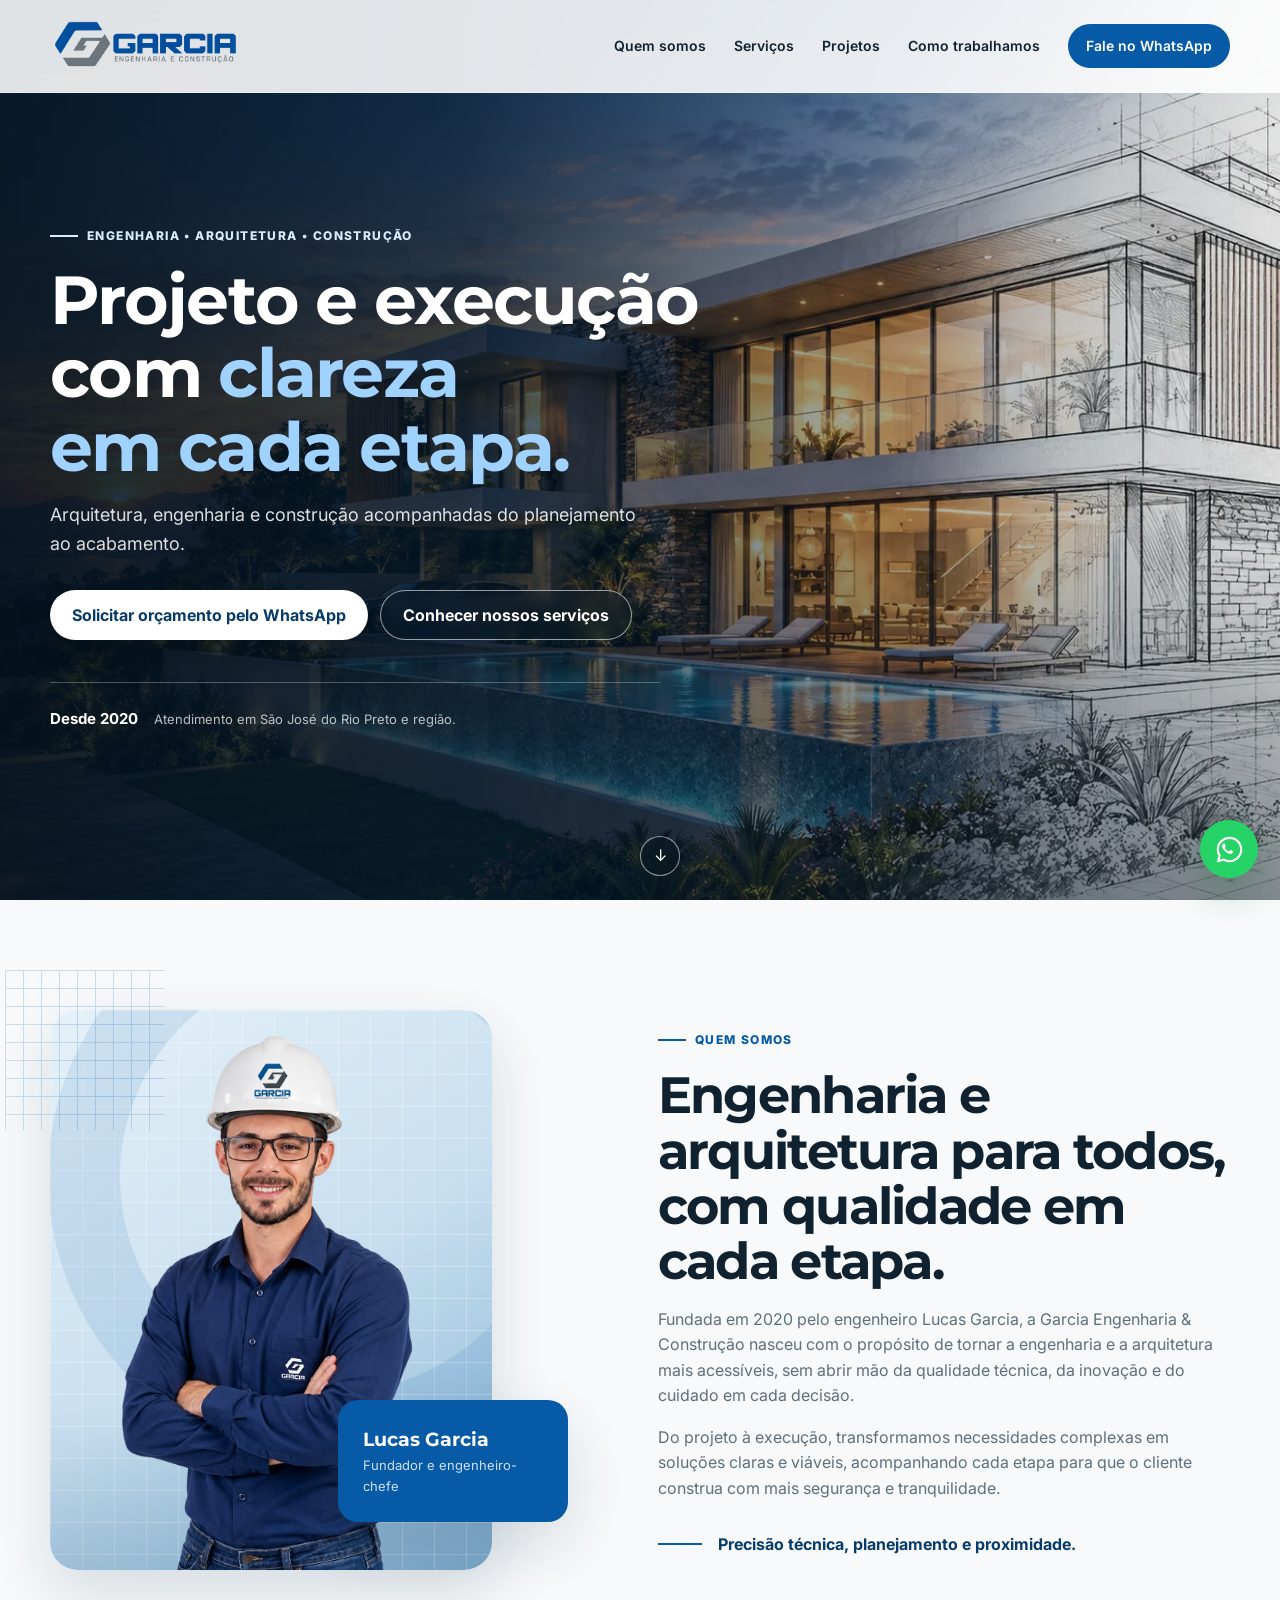
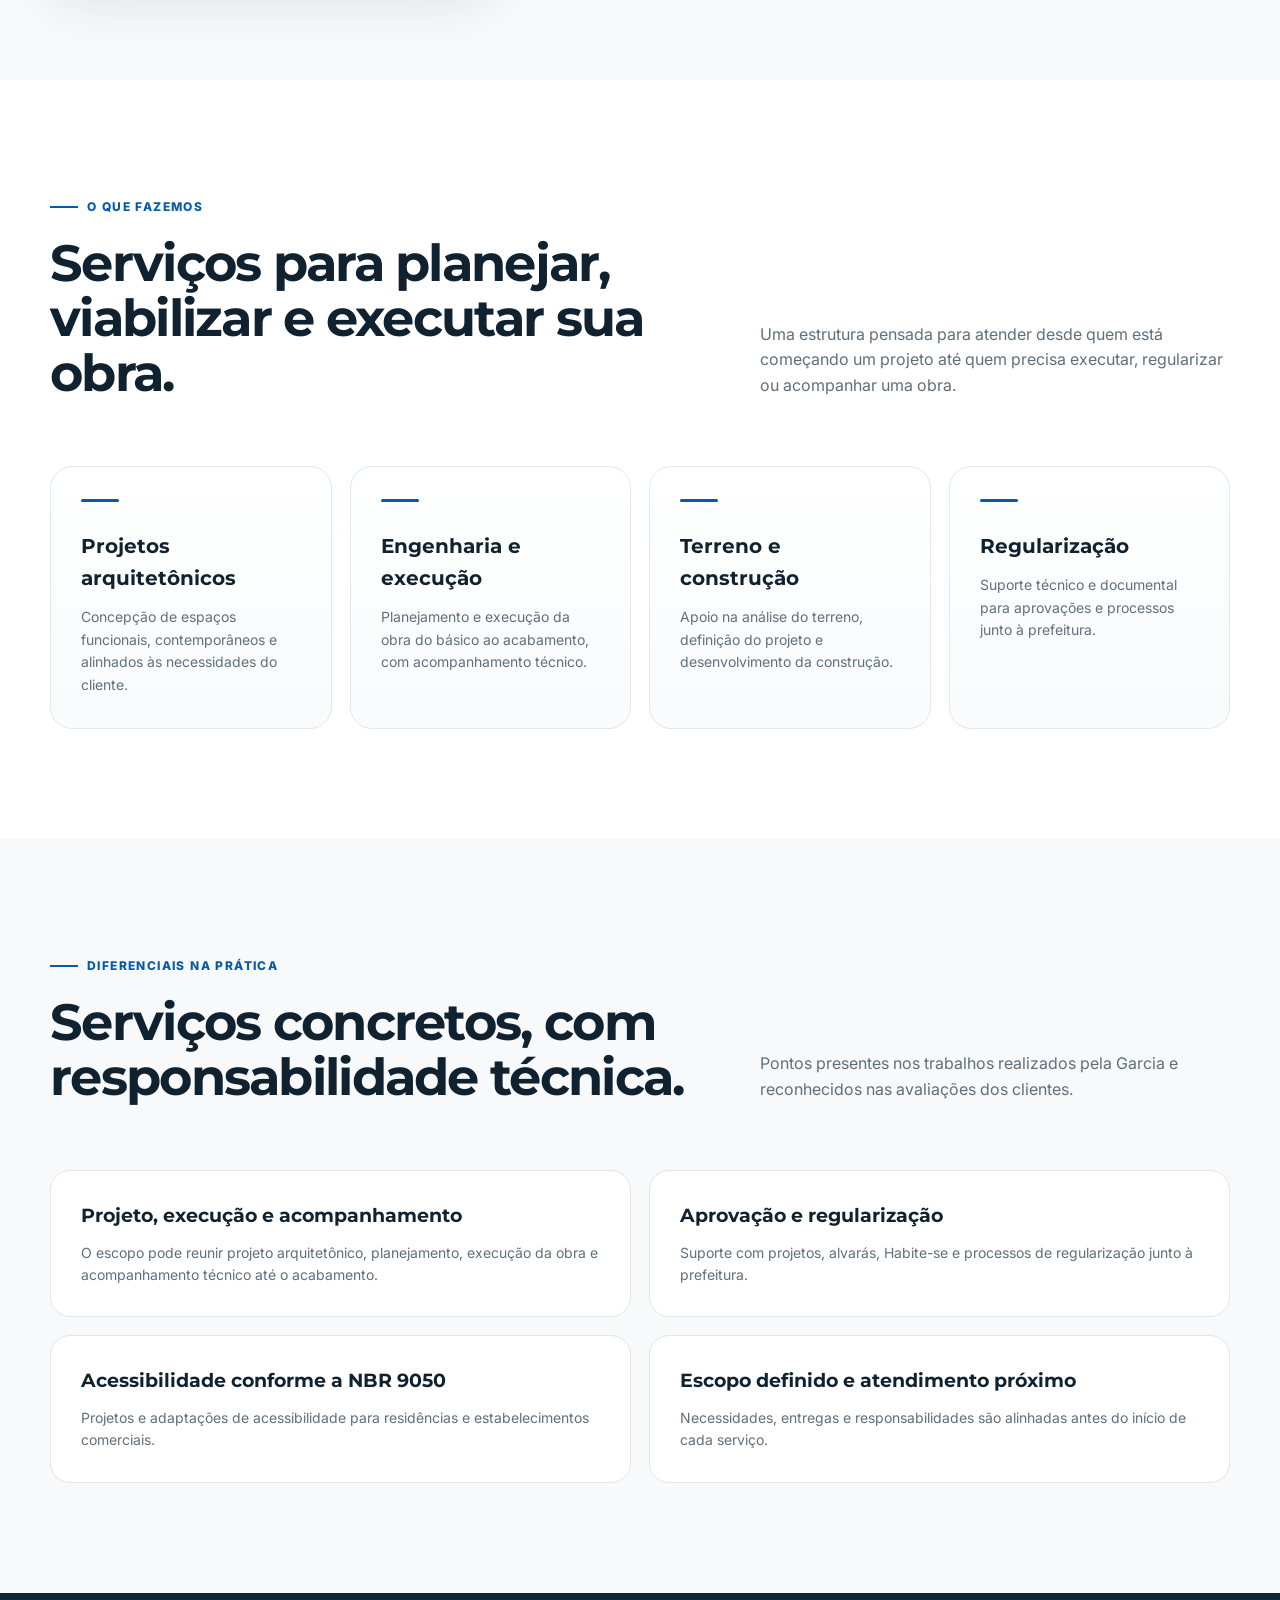
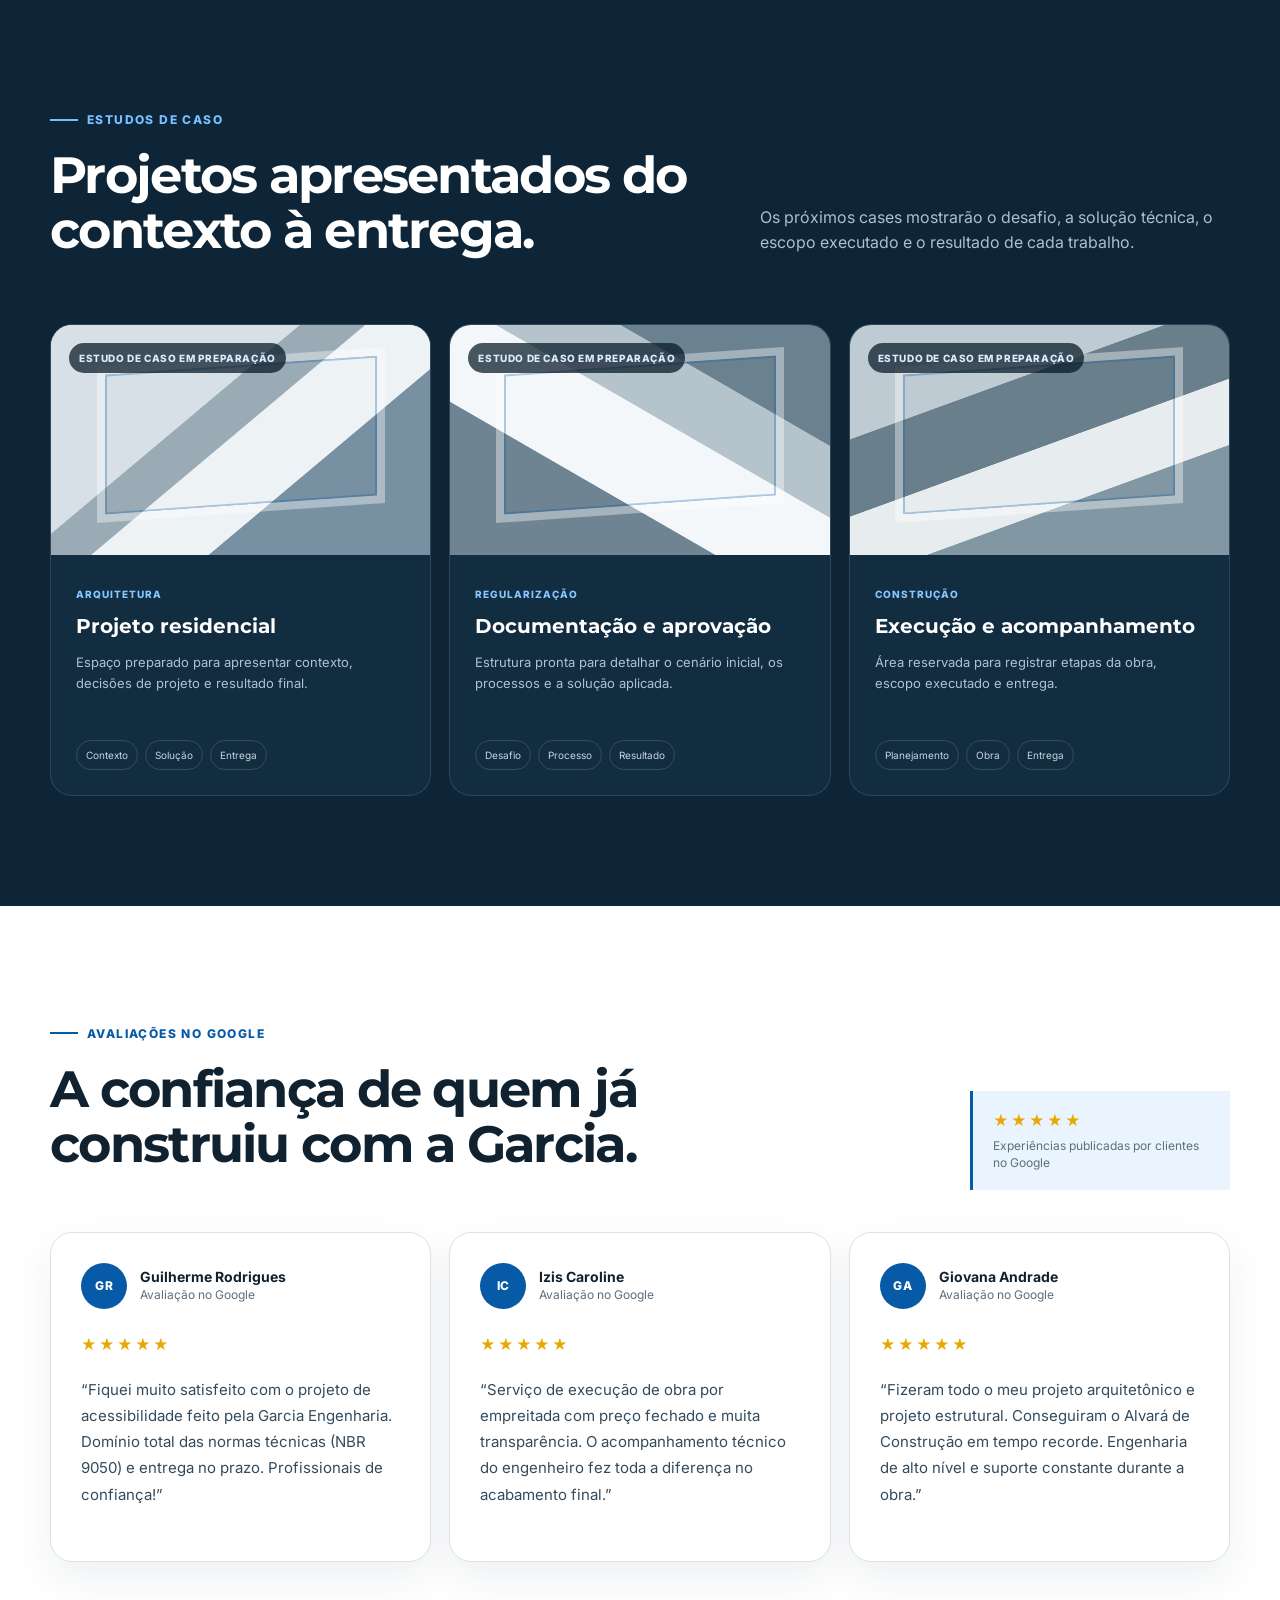
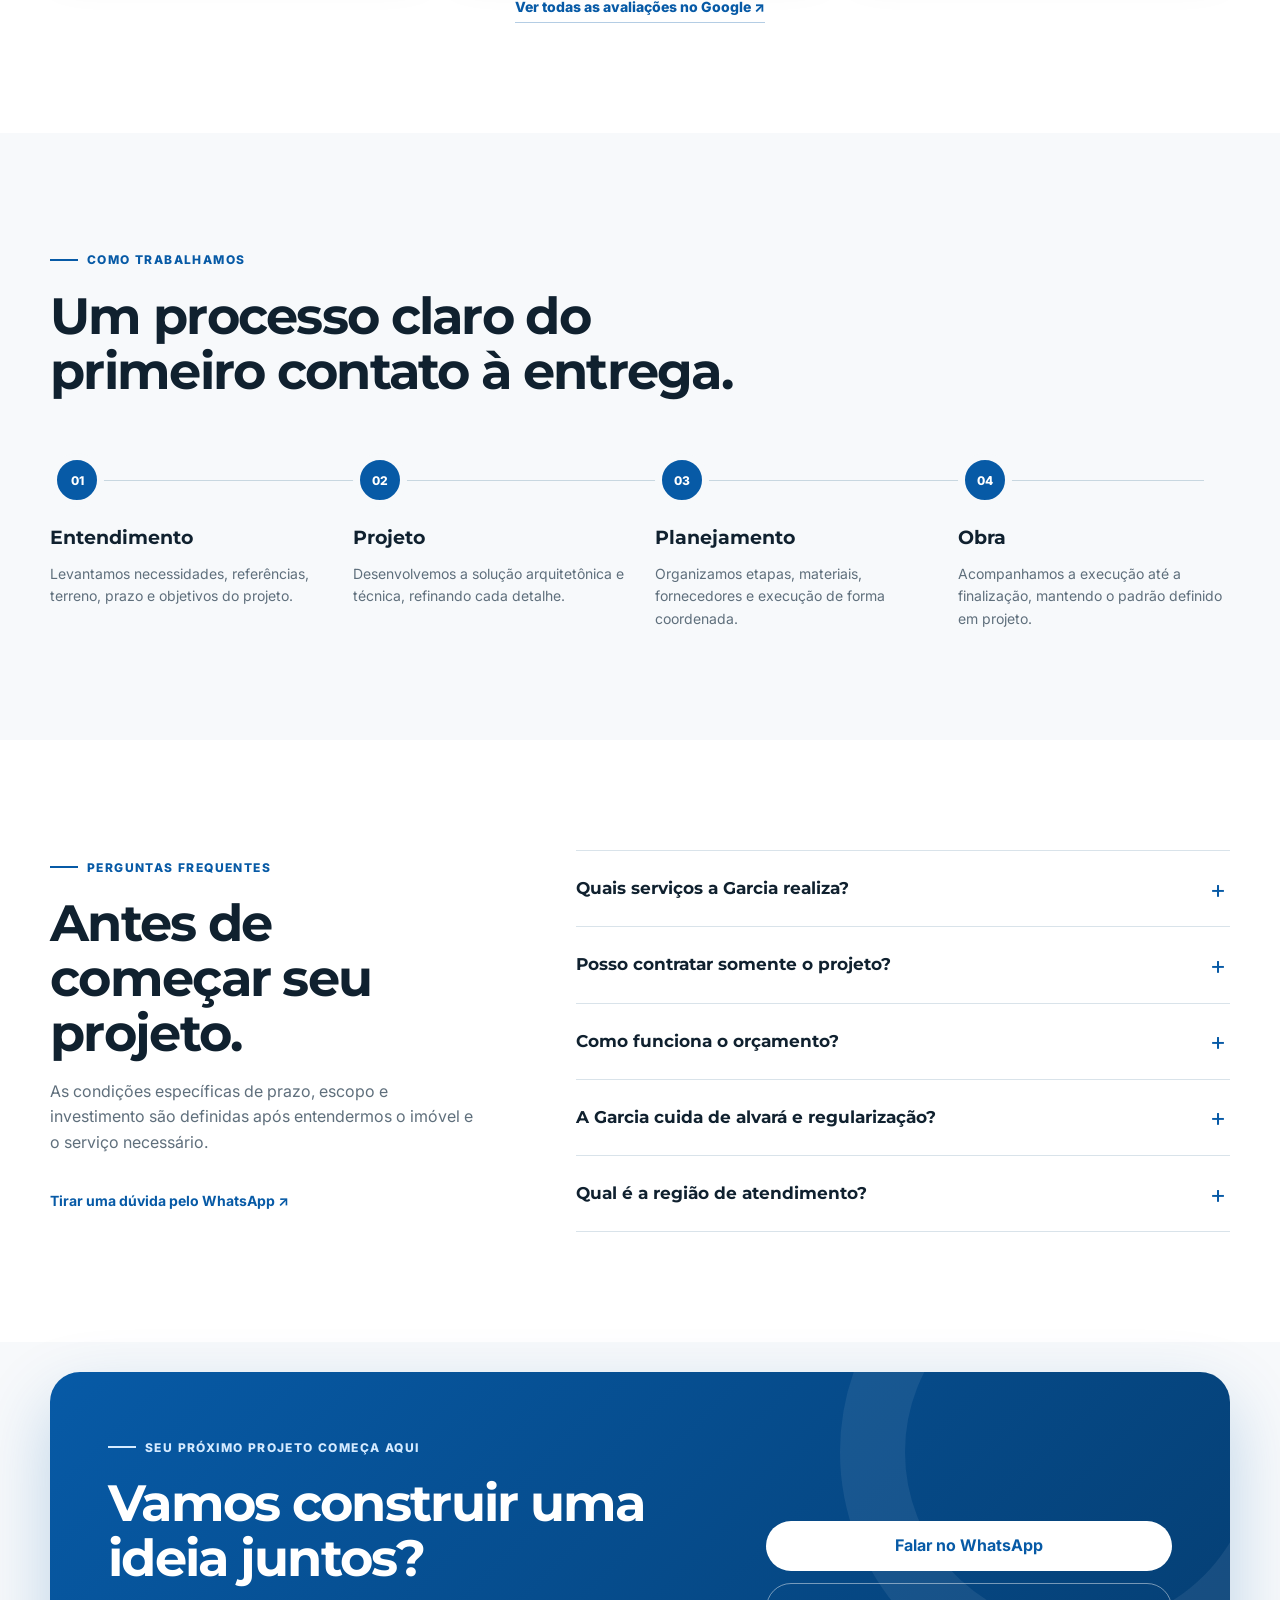
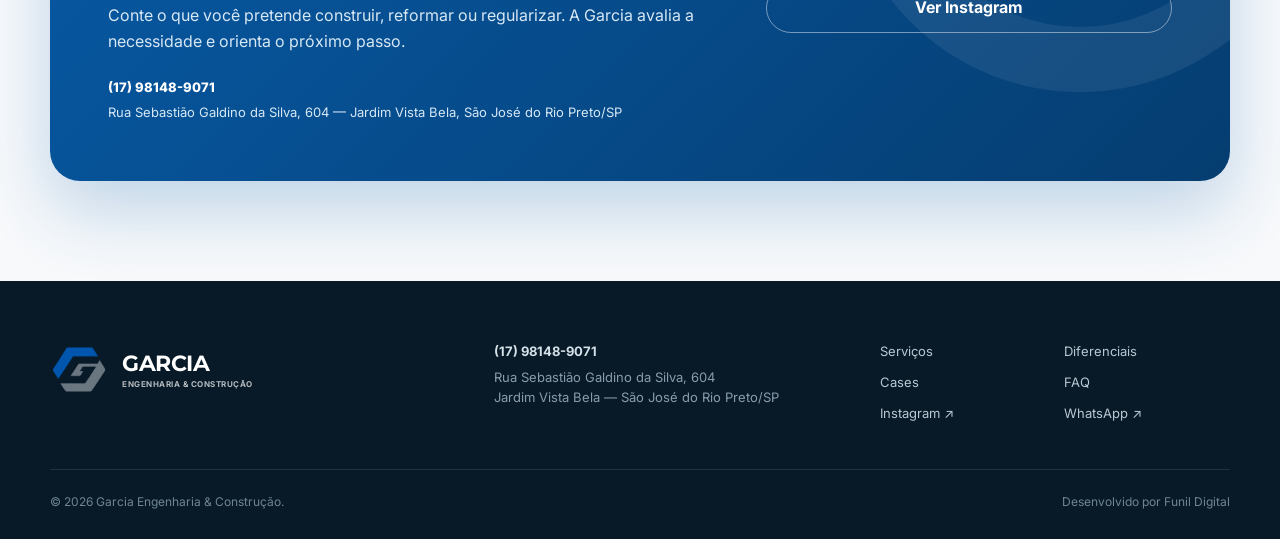
==== commit 5e707264: "Atualiza versão do CSS da nova capa" ====
--- a/index.html
+++ b/index.html
@@ -83,7 +83,7 @@
   <link rel="preconnect" href="https://fonts.gstatic.com" crossorigin>
   <link href="https://fonts.googleapis.com/css2?family=Inter:wght@400;500;600;700;800&family=Montserrat:wght@600;700;800&display=swap" rel="stylesheet">
   <link rel="preload" as="image" href="assets/hero-garcia-engenharia.webp" type="image/webp" fetchpriority="high" />
-  <link rel="stylesheet" href="styles.css" />
+  <link rel="stylesheet" href="styles.css?v=20260918-hero" />
   <style>
     .brand-logo { display:block; width: 218px; max-height: 64px; object-fit: contain; object-position: left center; }
     .brand-footer .brand-logo { width: 230px; }
--- a/styles.css
+++ b/styles.css
@@ -29,12 +29,14 @@
   position: fixed;
   inset: 0 0 auto 0;
   z-index: 50;
-  transition: .25s ease;
+  background: rgba(255,255,255,.88);
+  border-bottom: 1px solid rgba(255,255,255,.36);
+  backdrop-filter: blur(16px);
+  transition: background .25s ease, box-shadow .25s ease;
 }
 .site-header.scrolled {
-  background: rgba(255,255,255,.94);
-  backdrop-filter: blur(16px);
-  box-shadow: 0 10px 36px rgba(15,40,60,.08);
+  background: rgba(255,255,255,.96);
+  box-shadow: 0 10px 36px rgba(15,40,60,.10);
 }
 .nav-wrap { min-height: 92px; display: flex; align-items: center; justify-content: space-between; gap: 32px; }
 .brand { display: inline-flex; align-items: center; gap: 12px; color: var(--blue); }
@@ -52,82 +54,61 @@
 .hero {
   position: relative;
   min-height: 760px;
+  min-height: 100svh;
   display: grid;
-  place-items: center;
+  align-items: center;
   overflow: hidden;
-  padding: 160px 0 90px;
-  background: linear-gradient(135deg, #f9fbfd 0%, #edf5fb 100%);
+  padding: 150px 0 100px;
+  background: #0a263d;
 }
 .hero-bg {
   position: absolute;
   inset: 0;
   pointer-events: none;
-  background:
-    linear-gradient(rgba(7,90,166,.035) 1px, transparent 1px),
-    linear-gradient(90deg, rgba(7,90,166,.035) 1px, transparent 1px);
-  background-size: 46px 46px;
-  mask-image: linear-gradient(to bottom, black 0, rgba(0,0,0,.85) 70%, transparent 100%);
+  background: url("assets/hero-garcia-engenharia.webp") center center / cover no-repeat;
+  transform: scale(1.01);
 }
 .hero::before {
   content: "";
   position: absolute;
-  width: 520px; height: 520px;
-  right: -150px; top: 110px;
-  border-radius: 50%;
-  border: 105px solid rgba(7,90,166,.06);
-}
-.hero-grid { position: relative; z-index: 2; display: grid; grid-template-columns: 1.02fr .98fr; gap: 76px; align-items: center; }
+  inset: 0;
+  z-index: 1;
+  background:
+    linear-gradient(90deg, rgba(3,18,31,.90) 0%, rgba(3,25,43,.78) 36%, rgba(3,25,43,.40) 63%, rgba(3,25,43,.08) 100%),
+    linear-gradient(0deg, rgba(3,18,31,.42) 0%, transparent 45%);
+}
+.hero-grid {
+  position: relative;
+  z-index: 2;
+  display: flex;
+  align-items: center;
+}
+.hero-content { max-width: 690px; }
 .eyebrow { display: inline-flex; align-items: center; gap: 9px; color: var(--blue); font-size: 12px; font-weight: 800; letter-spacing: 1.4px; text-transform: uppercase; }
 .eyebrow::before { content: ""; width: 28px; height: 2px; background: currentColor; }
+.hero .eyebrow { color: #d8ecff; }
 .hero h1, h2 { margin: 18px 0; font-family: Montserrat, sans-serif; line-height: 1.08; letter-spacing: -1.7px; }
-.hero h1 { max-width: 680px; font-size: clamp(44px, 5.3vw, 72px); }
-.hero h1 span { color: var(--blue); }
-.hero-content > p { max-width: 625px; margin: 0 0 30px; color: var(--muted); font-size: 18px; }
+.hero h1 {
+  max-width: 680px;
+  color: var(--white);
+  font-size: clamp(46px, 5.3vw, 76px);
+  text-wrap: balance;
+  text-shadow: 0 4px 30px rgba(0,0,0,.18);
+}
+.hero h1 span { color: #9fd2ff; }
+.hero-content > p { max-width: 610px; margin: 0 0 32px; color: rgba(255,255,255,.86); font-size: 18px; }
 .hero-actions { display: flex; gap: 12px; flex-wrap: wrap; }
 .btn { display: inline-flex; align-items: center; justify-content: center; min-height: 50px; padding: 0 22px; border-radius: 999px; font-weight: 700; transition: transform .2s ease, box-shadow .2s ease, background .2s ease; }
 .btn:hover { transform: translateY(-2px); }
 .btn-primary { color: white; background: var(--blue); box-shadow: 0 12px 28px rgba(7,90,166,.25); }
+.hero .btn-primary { color: var(--blue-dark); background: var(--white); box-shadow: 0 14px 34px rgba(0,0,0,.22); }
 .btn-ghost { border: 1px solid #cfdbe5; background: rgba(255,255,255,.75); }
-.hero-founded { display: flex; align-items: center; gap: 16px; max-width: 610px; margin-top: 42px; padding-top: 24px; border-top: 1px solid #d8e2e9; }
-.hero-founded strong { color: var(--blue-dark); font-size: 15px; }
-.hero-founded span { color: #75838e; font-size: 13px; }
-
-.hero-card { position: relative; min-height: 470px; display: grid; place-items: center; }
-.blueprint-card {
-  position: relative;
-  width: min(100%, 510px);
-  aspect-ratio: 1.05;
-  padding: 24px;
-  overflow: hidden;
-  color: white;
-  border-radius: 30px;
-  background: linear-gradient(145deg, #0b6fc4, #063d70);
-  box-shadow: 0 34px 80px rgba(6,61,112,.30);
-}
-.blueprint-card::before, .blueprint-card::after {
-  content: ""; position: absolute; inset: 0;
-  background: linear-gradient(rgba(255,255,255,.09) 1px, transparent 1px), linear-gradient(90deg, rgba(255,255,255,.09) 1px, transparent 1px);
-  background-size: 28px 28px;
-}
-.blueprint-card::after { inset: 34px; border: 1px solid rgba(255,255,255,.28); background: none; }
-.blueprint-top, .blueprint-bottom { position: relative; z-index: 2; display: flex; justify-content: space-between; font-size: 10px; font-weight: 700; letter-spacing: 1.2px; }
-.blueprint-bottom { position: absolute; left: 24px; right: 24px; bottom: 24px; align-items: end; }
-.blueprint-bottom p { margin: 0; font-size: 16px; text-transform: uppercase; }
-.blueprint-bottom span { max-width: 180px; text-align: right; font-size: 9px; opacity: .8; }
-.building-sketch { position: absolute; inset: 100px 65px 100px; z-index: 2; border-bottom: 2px solid rgba(255,255,255,.85); }
-.floor, .tower { position: absolute; display: block; border: 2px solid rgba(255,255,255,.78); }
-.floor::after, .tower::after { content: ""; position: absolute; inset: 8px; border: 1px solid rgba(255,255,255,.35); }
-.f1 { left: 0; bottom: 0; width: 58%; height: 39%; }
-.f2 { left: 18%; bottom: 39%; width: 57%; height: 30%; }
-.f3 { left: 39%; bottom: 69%; width: 45%; height: 19%; }
-.t1 { right: 0; bottom: 0; width: 28%; height: 66%; }
-.t2 { left: 6%; bottom: 0; width: 14%; height: 55%; }
-.floating-badge { position: absolute; right: -24px; bottom: 30px; z-index: 4; display: flex; gap: 12px; align-items: center; min-width: 250px; padding: 16px 18px; border-radius: 18px; background: white; box-shadow: var(--shadow); }
-.floating-badge > span { display: grid; place-items: center; width: 38px; height: 38px; border-radius: 50%; color: white; background: var(--blue); font-weight: 900; }
-.floating-badge div { display: grid; }
-.floating-badge strong { font-size: 13px; }
-.floating-badge small { color: var(--muted); }
-.scroll-hint { position: absolute; left: 50%; bottom: 24px; z-index: 3; width: 40px; height: 40px; display: grid; place-items: center; border: 1px solid #cbd7df; border-radius: 50%; color: var(--blue); }
+.hero .btn-ghost { color: var(--white); border-color: rgba(255,255,255,.58); background: rgba(4,24,40,.28); backdrop-filter: blur(8px); }
+.hero .btn-ghost:hover { background: rgba(255,255,255,.14); }
+.hero-founded { display: flex; align-items: center; gap: 16px; max-width: 610px; margin-top: 42px; padding-top: 24px; border-top: 1px solid rgba(255,255,255,.28); }
+.hero-founded strong { color: var(--white); font-size: 15px; }
+.hero-founded span { color: rgba(255,255,255,.72); font-size: 13px; }
+.scroll-hint { position: absolute; left: 50%; bottom: 24px; z-index: 3; width: 40px; height: 40px; display: grid; place-items: center; border: 1px solid rgba(255,255,255,.55); border-radius: 50%; color: var(--white); background: rgba(3,18,31,.18); backdrop-filter: blur(8px); }
 
 .section { padding: 110px 0; }
 .section-light { background: var(--bg); }
@@ -290,9 +271,8 @@
 @media (max-width: 1020px) {
   .nav { gap: 16px; }
   .nav a:not(.nav-cta) { display: none; }
-  .hero-grid, .split-grid { grid-template-columns: 1fr; }
+  .split-grid { grid-template-columns: 1fr; }
   .hero { padding-top: 140px; }
-  .hero-card { min-height: 440px; }
   .split-grid { gap: 60px; }
   .service-grid, .differentials-grid { grid-template-columns: repeat(2,1fr); }
   .project-grid, .reviews-grid { grid-template-columns: repeat(2,1fr); }
@@ -317,14 +297,17 @@
   .nav a, .nav a:not(.nav-cta) { display: block; padding: 12px 13px; }
   .nav-cta { text-align: center; margin-top: 6px; }
   .menu-toggle { display: block; }
-  .hero { min-height: auto; padding: 125px 0 80px; }
-  .hero-grid { gap: 44px; }
-  .hero h1 { font-size: clamp(40px, 13vw, 58px); }
-  .hero-content > p { font-size: 16px; }
-  .hero-actions { display: grid; }
-  .hero-founded { align-items: flex-start; flex-direction: column; gap: 2px; }
-  .hero-card { min-height: 380px; }
-  .floating-badge { right: 8px; bottom: 0; min-width: 220px; }
+  .hero { min-height: 720px; min-height: 100svh; padding: 118px 0 78px; }
+  .hero-bg { background-position: 54% center; }
+  .hero::before {
+    background:
+      linear-gradient(90deg, rgba(3,18,31,.91) 0%, rgba(3,24,41,.77) 64%, rgba(3,24,41,.42) 100%),
+      linear-gradient(0deg, rgba(3,18,31,.50) 0%, transparent 55%);
+  }
+  .hero h1 { max-width: 600px; font-size: clamp(38px, 12vw, 56px); }
+  .hero-content > p { max-width: 520px; font-size: 16px; }
+  .hero-actions { display: grid; max-width: 410px; }
+  .hero-founded { align-items: flex-start; flex-direction: column; gap: 2px; margin-top: 32px; }
   .section { padding: 80px 0; }
   .about-visual { min-height: 480px; }
   .founder-portrait { right: 30px; }
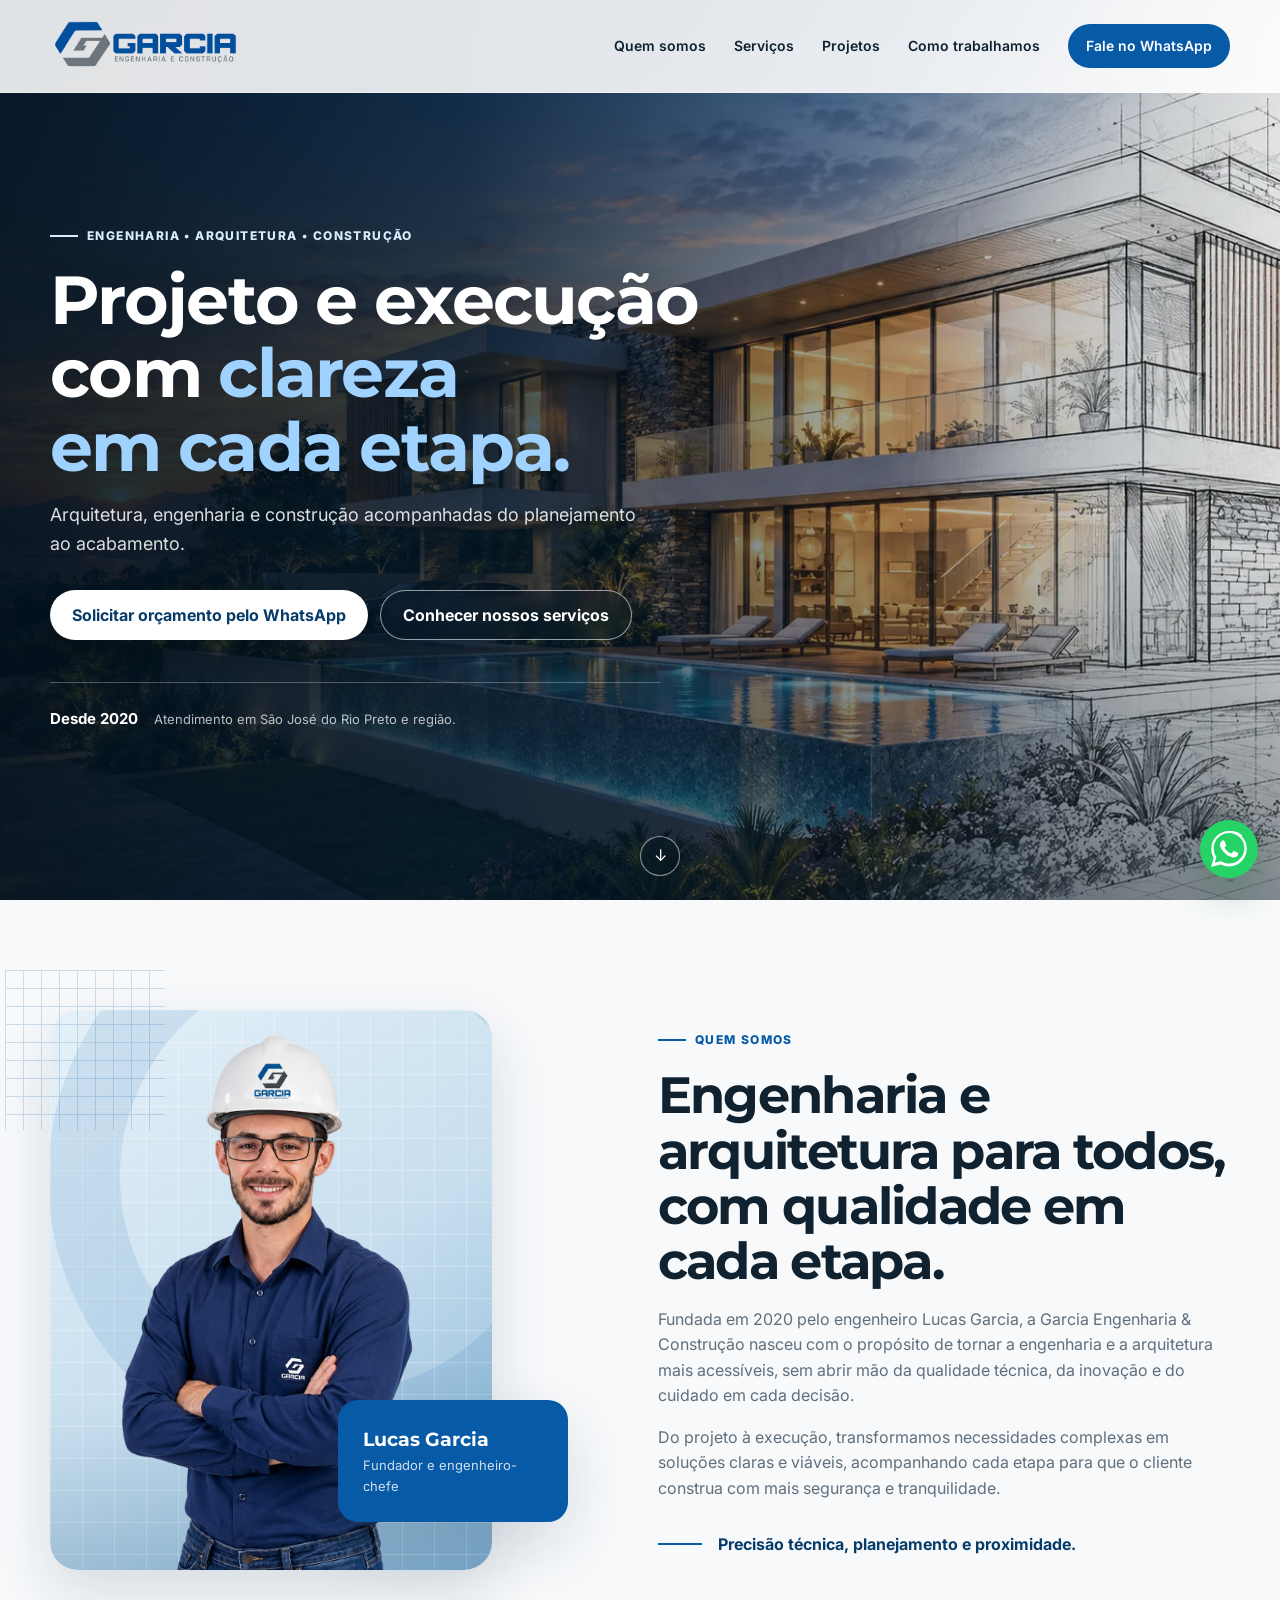
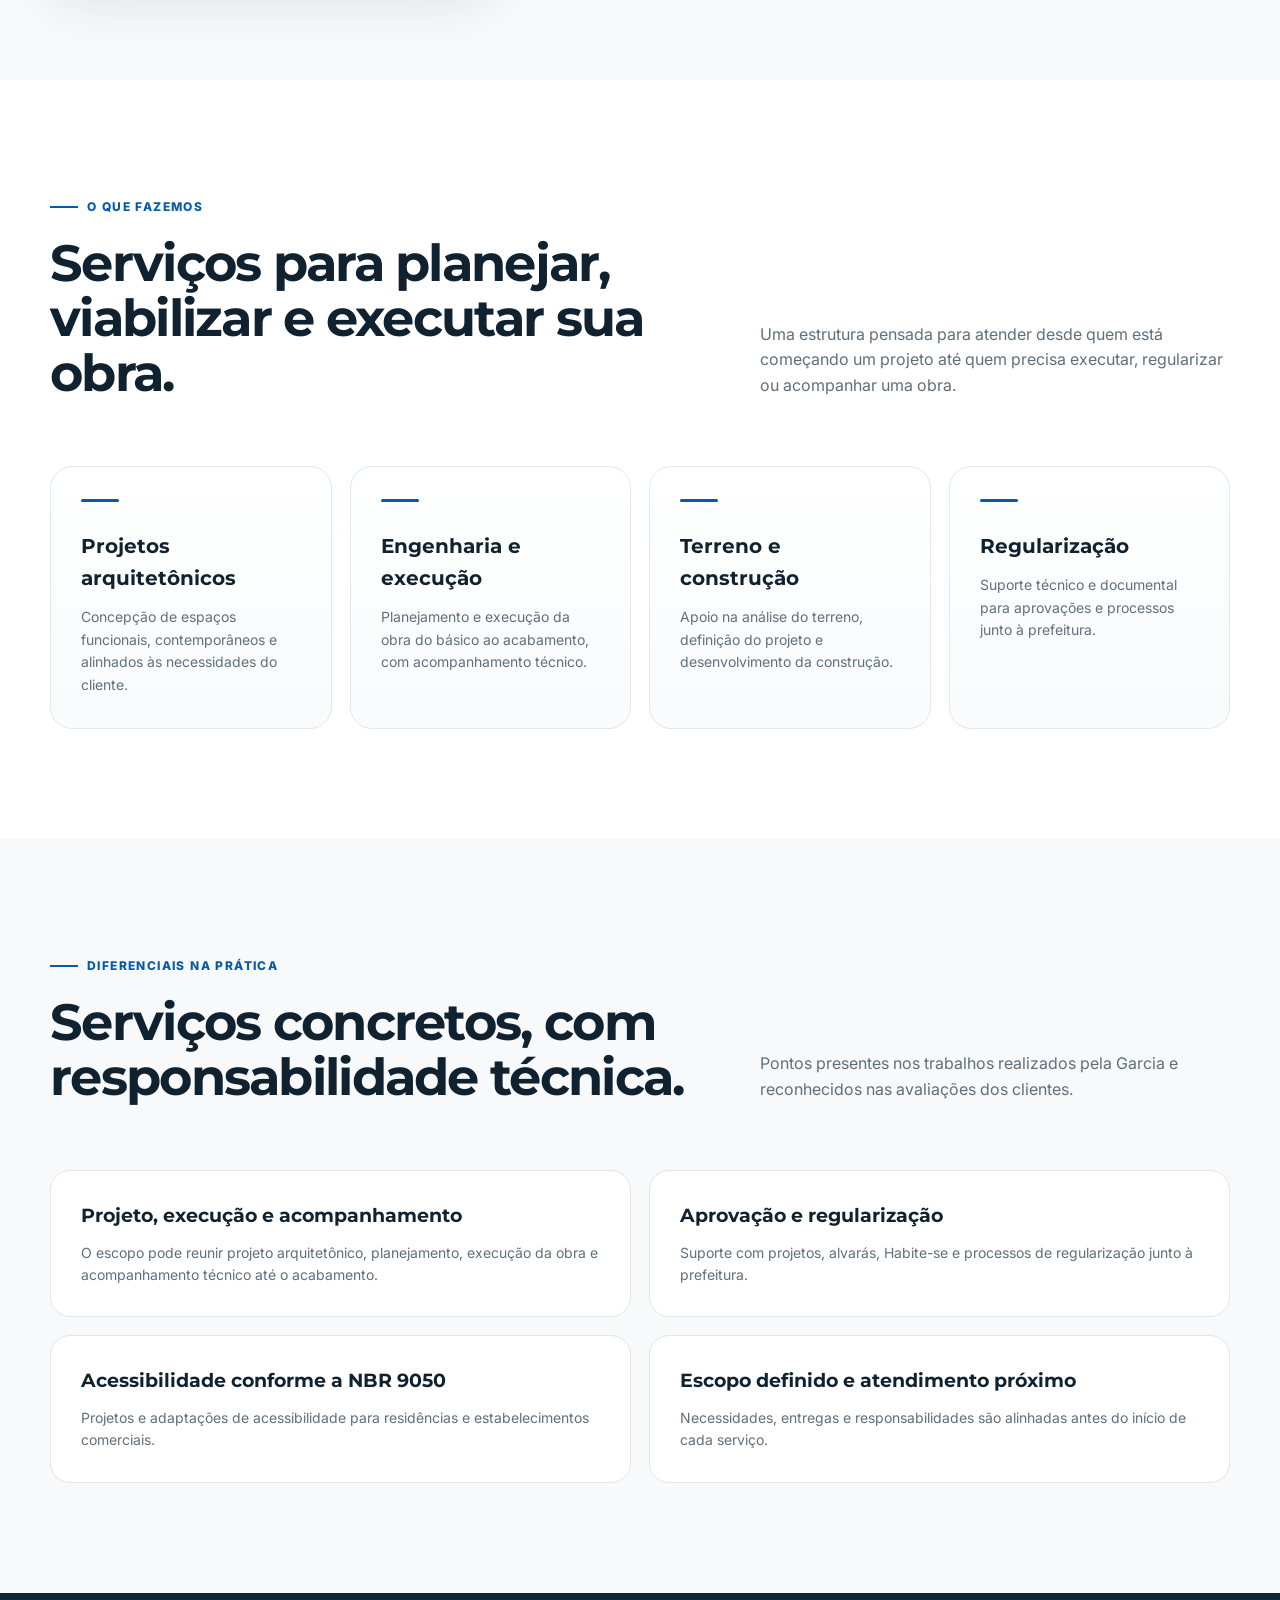
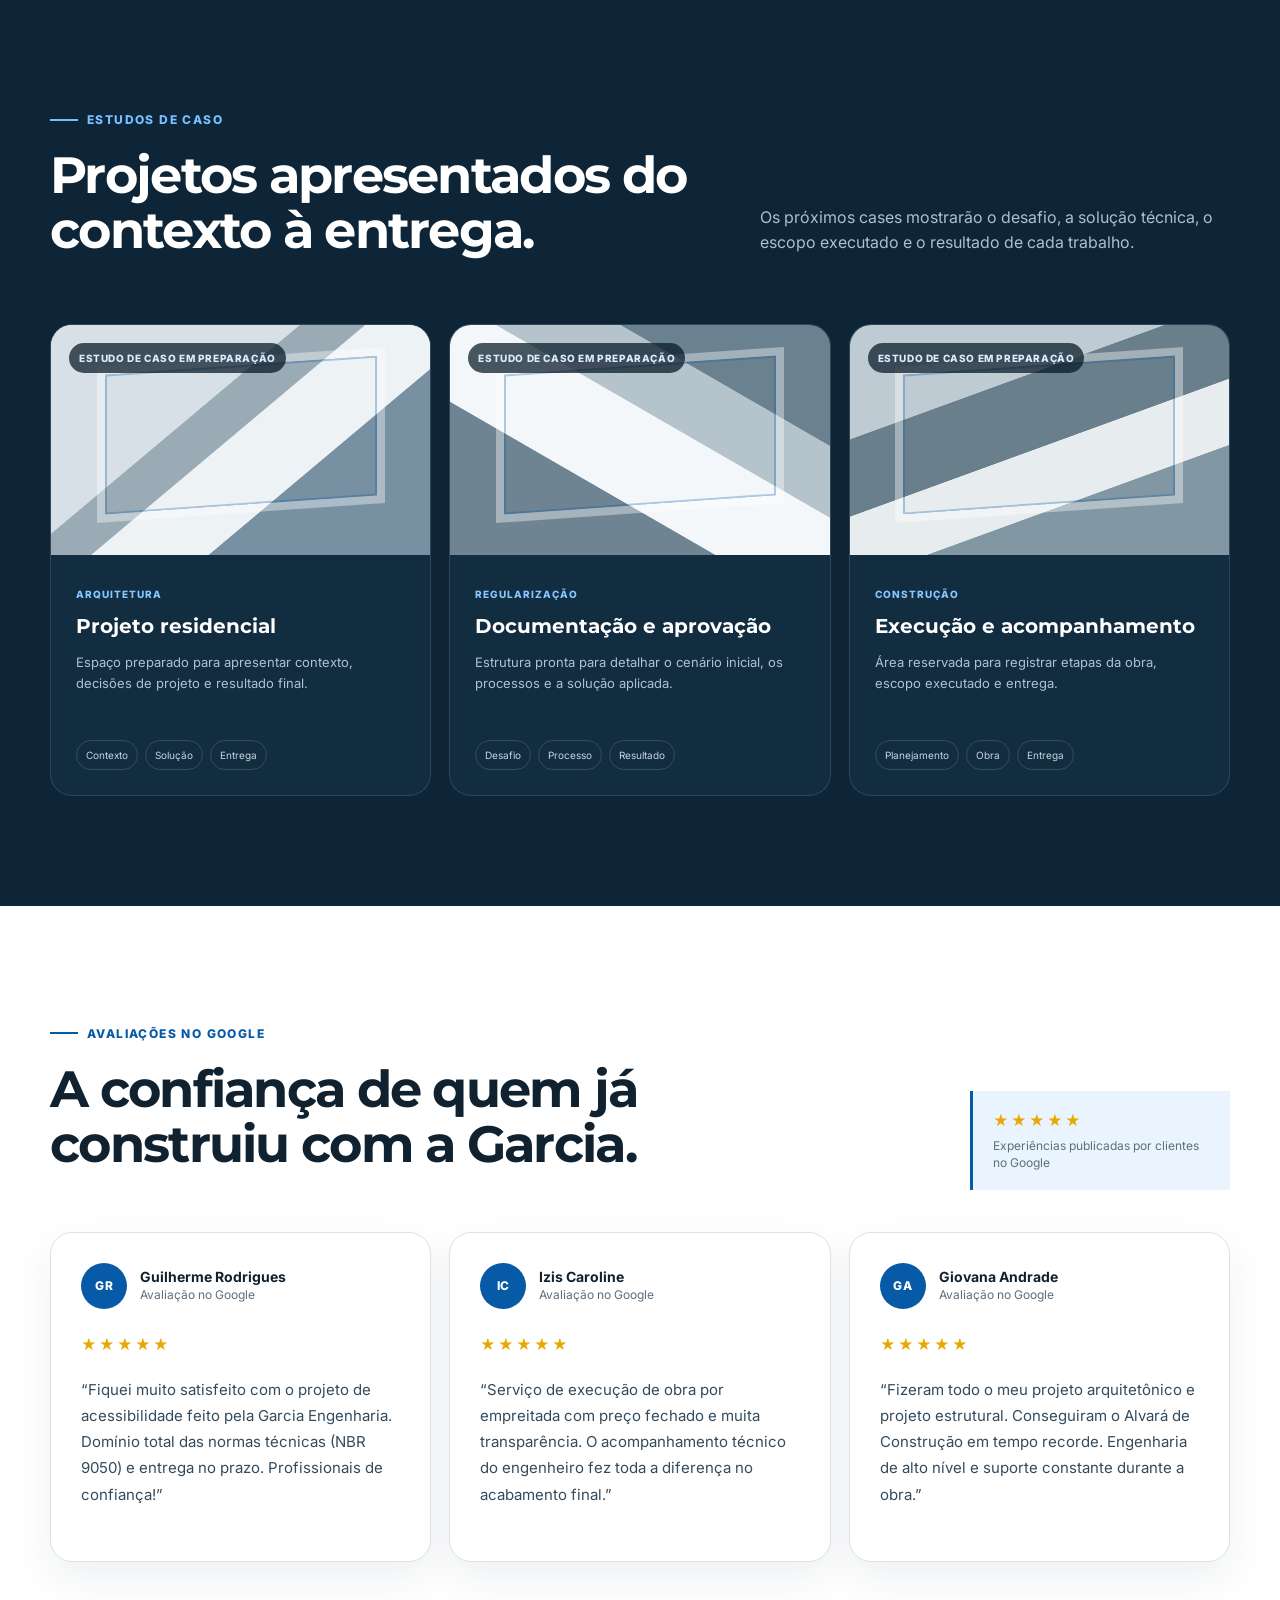
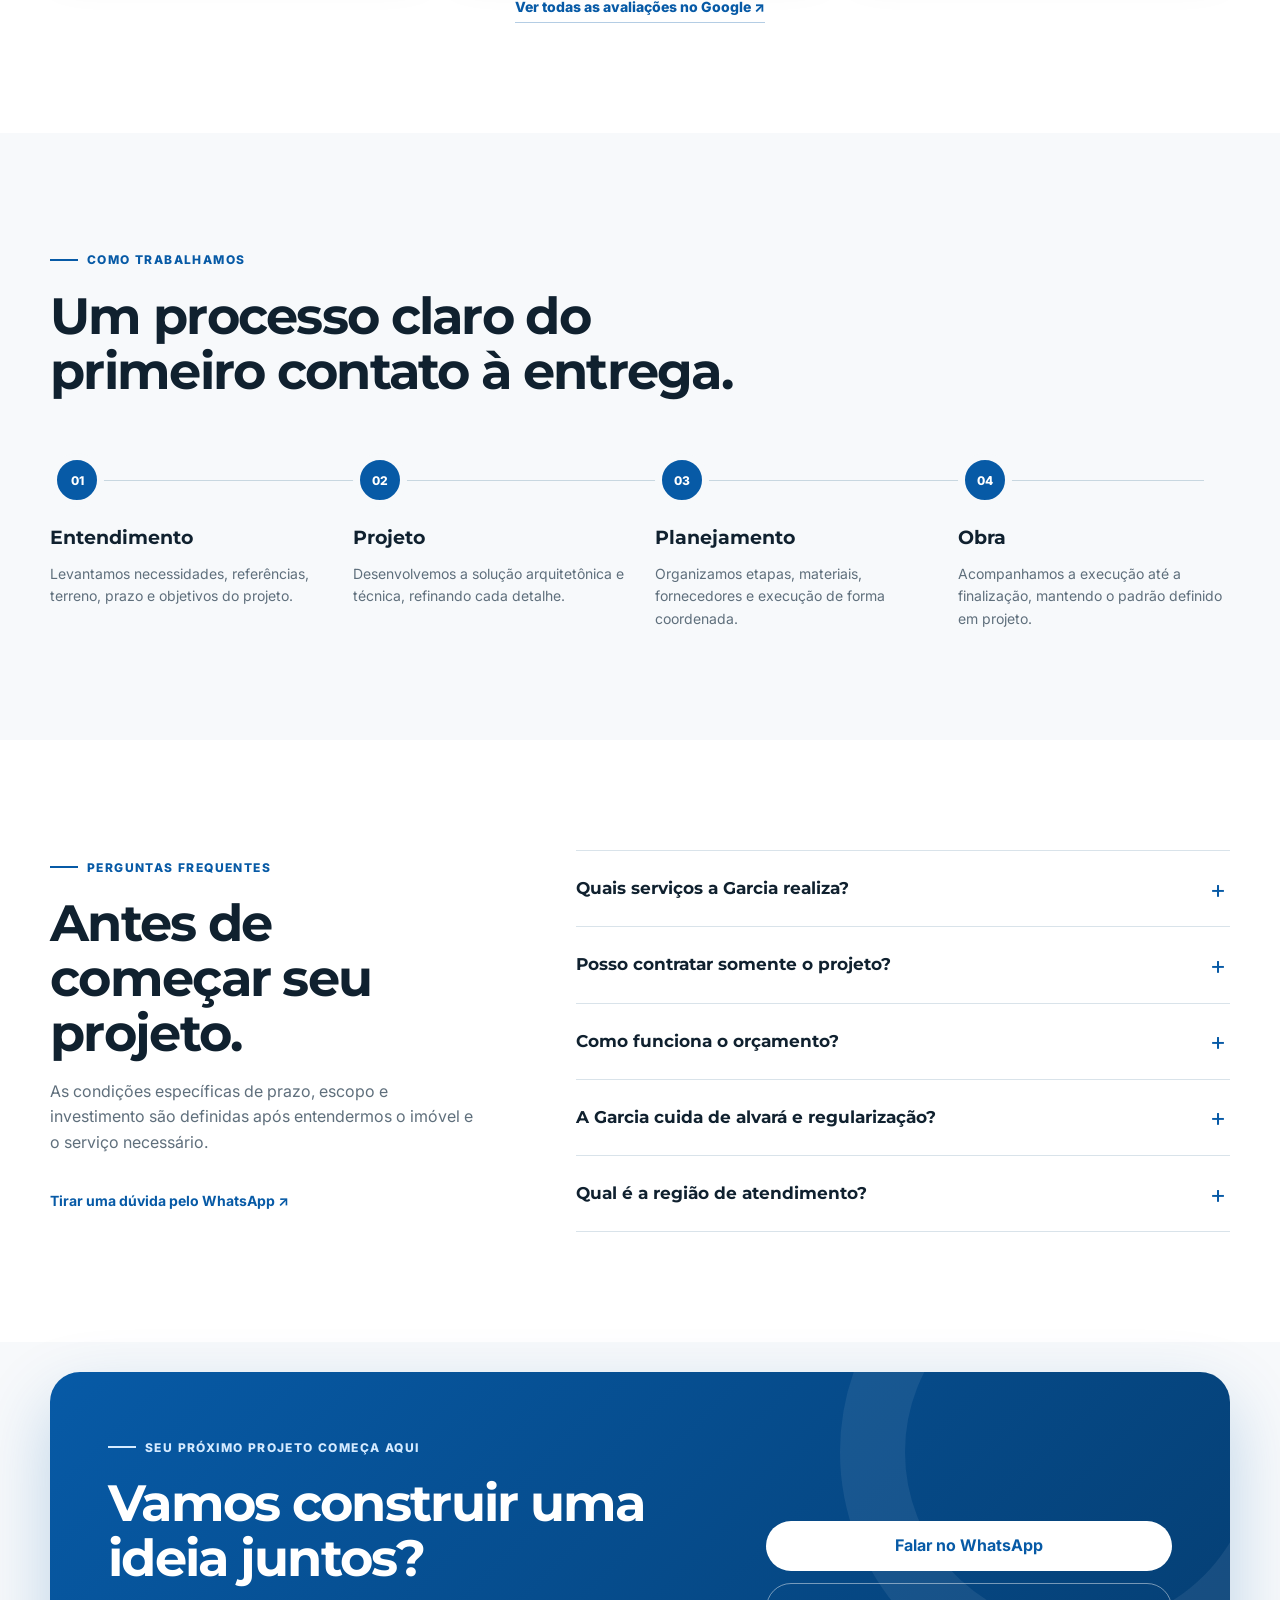
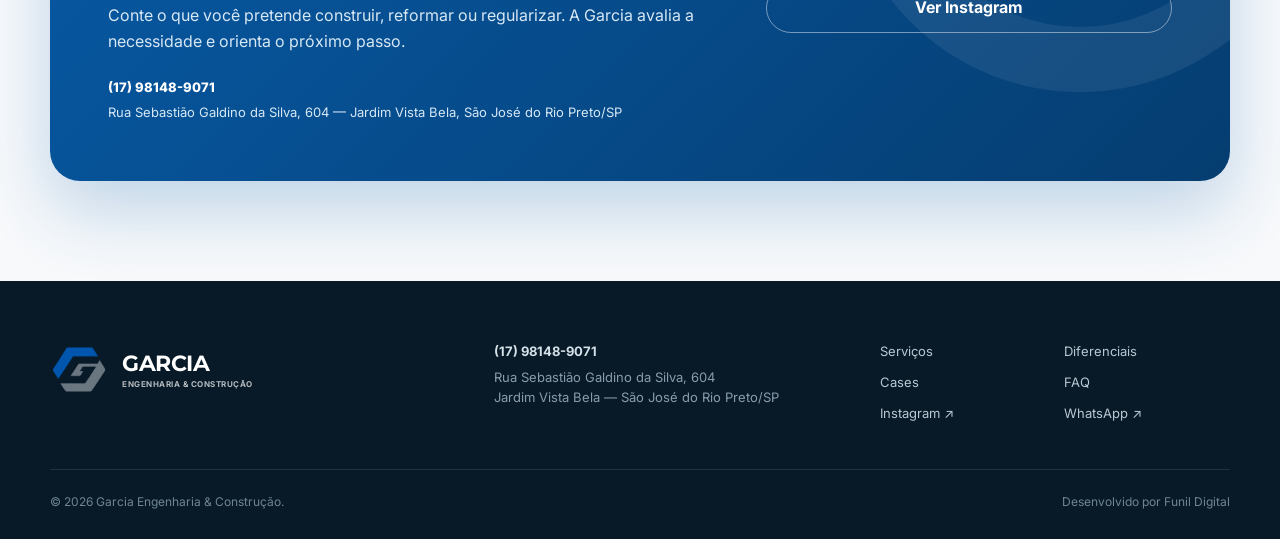
==== commit a71bcdce: "Padroniza ícone flutuante do WhatsApp" ====
--- a/index.html
+++ b/index.html
@@ -409,9 +409,9 @@
   </footer>
 
   <a class="whatsapp-float" href="https://wa.me/5517981489071?text=Ol%C3%A1%2C%20Lucas%21%20Gostaria%20de%20conversar%20sobre%20um%20projeto." target="_blank" rel="noopener noreferrer" aria-label="Falar com a Garcia Engenharia pelo WhatsApp" data-whatsapp="floating">
-    <svg viewBox="0 0 32 32" aria-hidden="true"><path d="M19.11 17.44c-.28-.14-1.65-.81-1.9-.9-.26-.1-.45-.14-.64.14-.18.28-.72.9-.88 1.08-.16.19-.33.21-.61.07-.28-.14-1.18-.44-2.25-1.39-.83-.74-1.39-1.66-1.55-1.94-.16-.28-.02-.43.12-.57.13-.12.28-.33.42-.49.14-.16.19-.28.28-.47.09-.19.05-.35-.02-.49-.07-.14-.63-1.52-.87-2.08-.23-.55-.46-.47-.64-.48h-.54c-.19 0-.49.07-.75.35-.26.28-.98.96-.98 2.34s1.01 2.71 1.15 2.9c.14.19 1.98 3.02 4.8 4.24.67.29 1.19.46 1.6.59.67.21 1.28.18 1.76.11.54-.08 1.65-.68 1.88-1.33.23-.65.23-1.22.16-1.33-.07-.12-.26-.19-.54-.33M16.03 27h-.01a10.94 10.94 0 0 1-5.58-1.53l-.4-.24-4.15 1.09 1.11-4.04-.26-.42A10.93 10.93 0 0 1 5.06 16c0-6.04 4.92-10.96 10.97-10.96 2.93 0 5.68 1.14 7.75 3.21A10.88 10.88 0 0 1 26.99 16c0 6.04-4.92 11-10.96 11m9.33-20.33A13.1 13.1 0 0 0 16.04 2.8C8.78 2.8 2.88 8.7 2.88 15.96c0 2.32.61 4.59 1.77 6.58L2.77 29.4l7.02-1.84a13.14 13.14 0 0 0 6.25 1.59h.01c7.26 0 13.16-5.91 13.16-13.17 0-3.52-1.37-6.83-3.85-9.31"/></svg>
+    <svg class="whatsapp-mark" viewBox="0 0 24 24" aria-hidden="true" focusable="false"><path d="M17.472 14.382c-.297-.149-1.758-.867-2.03-.966-.273-.099-.471-.148-.67.15-.197.297-.767.966-.94 1.164-.173.198-.347.223-.644.074-.297-.149-1.255-.463-2.39-1.475-.883-.788-1.48-1.761-1.653-2.059-.173-.297-.018-.458.13-.606.134-.133.297-.347.446-.52.149-.174.198-.298.297-.497.1-.198.05-.371-.025-.52-.074-.149-.669-1.612-.916-2.207-.242-.579-.487-.5-.669-.51-.173-.008-.371-.01-.57-.01-.198 0-.52.074-.792.372-.272.297-1.04 1.016-1.04 2.479s1.065 2.876 1.213 3.074c.149.198 2.095 3.2 5.076 4.487.709.306 1.262.489 1.694.625.712.227 1.36.195 1.871.118.571-.085 1.758-.719 2.006-1.413.248-.694.248-1.289.173-1.413-.074-.124-.272-.198-.57-.347m-5.421 7.403h-.004a10.24 10.24 0 01-5.228-1.43l-.375-.223-3.888 1.02 1.037-3.79-.245-.39a10.23 10.23 0 01-1.57-5.47c.002-5.645 4.596-10.239 10.242-10.239 2.735 0 5.306 1.066 7.24 3.002a10.17 10.17 0 012.998 7.243c-.003 5.645-4.597 10.239-10.237 10.239m8.72-18.956A12.15 12.15 0 0012.012 0C5.495 0 .192 5.304.19 11.821c0 2.084.543 4.119 1.573 5.91L.09 24l6.411-1.682a11.82 11.82 0 005.509 1.404h.005c6.517 0 11.82-5.304 11.823-11.821a11.74 11.74 0 00-3.447-8.352"/></svg>
   </a>
 
   <script src="script.js"></script>
 </body>
-</html>+</html>
--- a/styles.css
+++ b/styles.css
@@ -333,7 +333,7 @@
 
 .whatsapp-float { position: fixed; right: 22px; bottom: 22px; z-index: 45; width: 58px; height: 58px; display: grid; place-items: center; border-radius: 50%; color: white; background: #25d366; box-shadow: 0 14px 35px rgba(13,94,49,.28); transition: transform .2s ease, box-shadow .2s ease; }
 .whatsapp-float:hover { transform: translateY(-3px); box-shadow: 0 18px 40px rgba(13,94,49,.36); }
-.whatsapp-float svg { width: 31px; height: 31px; fill: currentColor; }
+.whatsapp-float .whatsapp-mark { width: 36px; height: 36px; display: block; fill: currentColor; }
 
 @media (prefers-reduced-motion: reduce) {
   html { scroll-behavior: auto; }
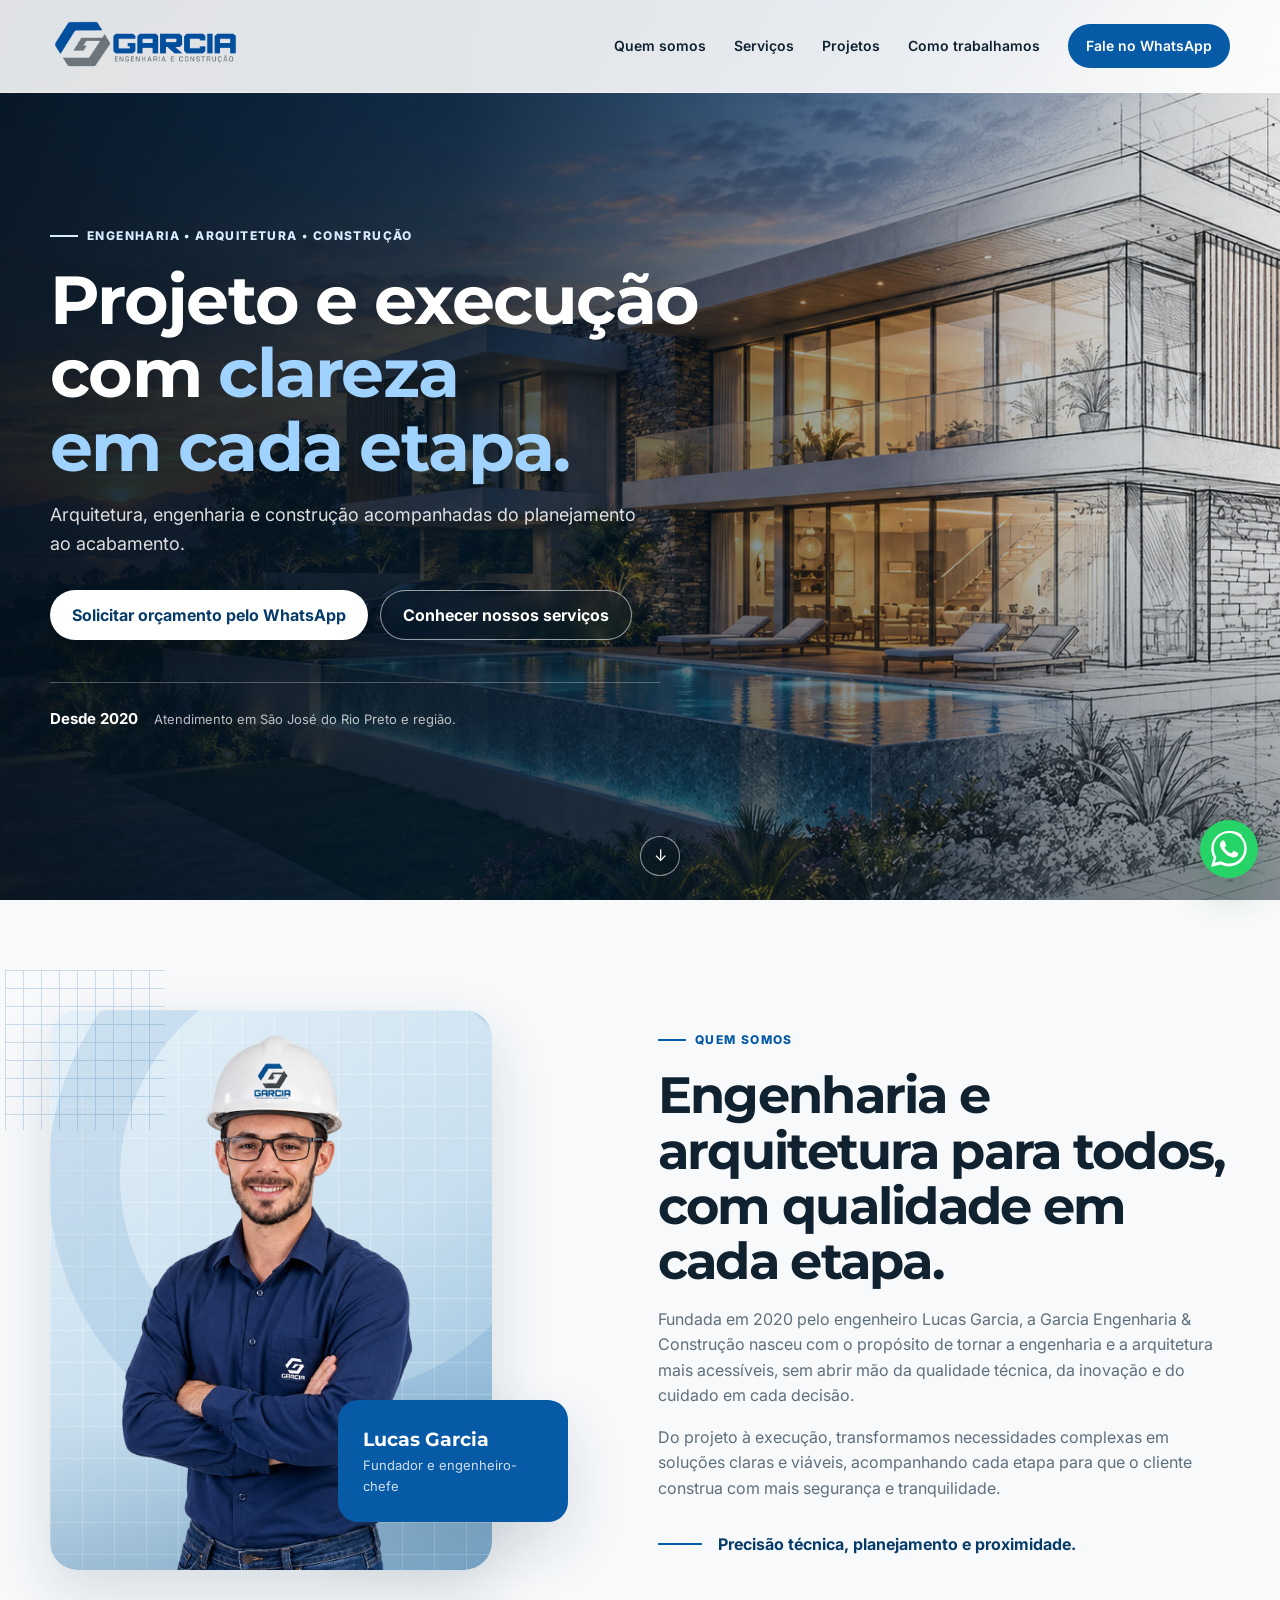
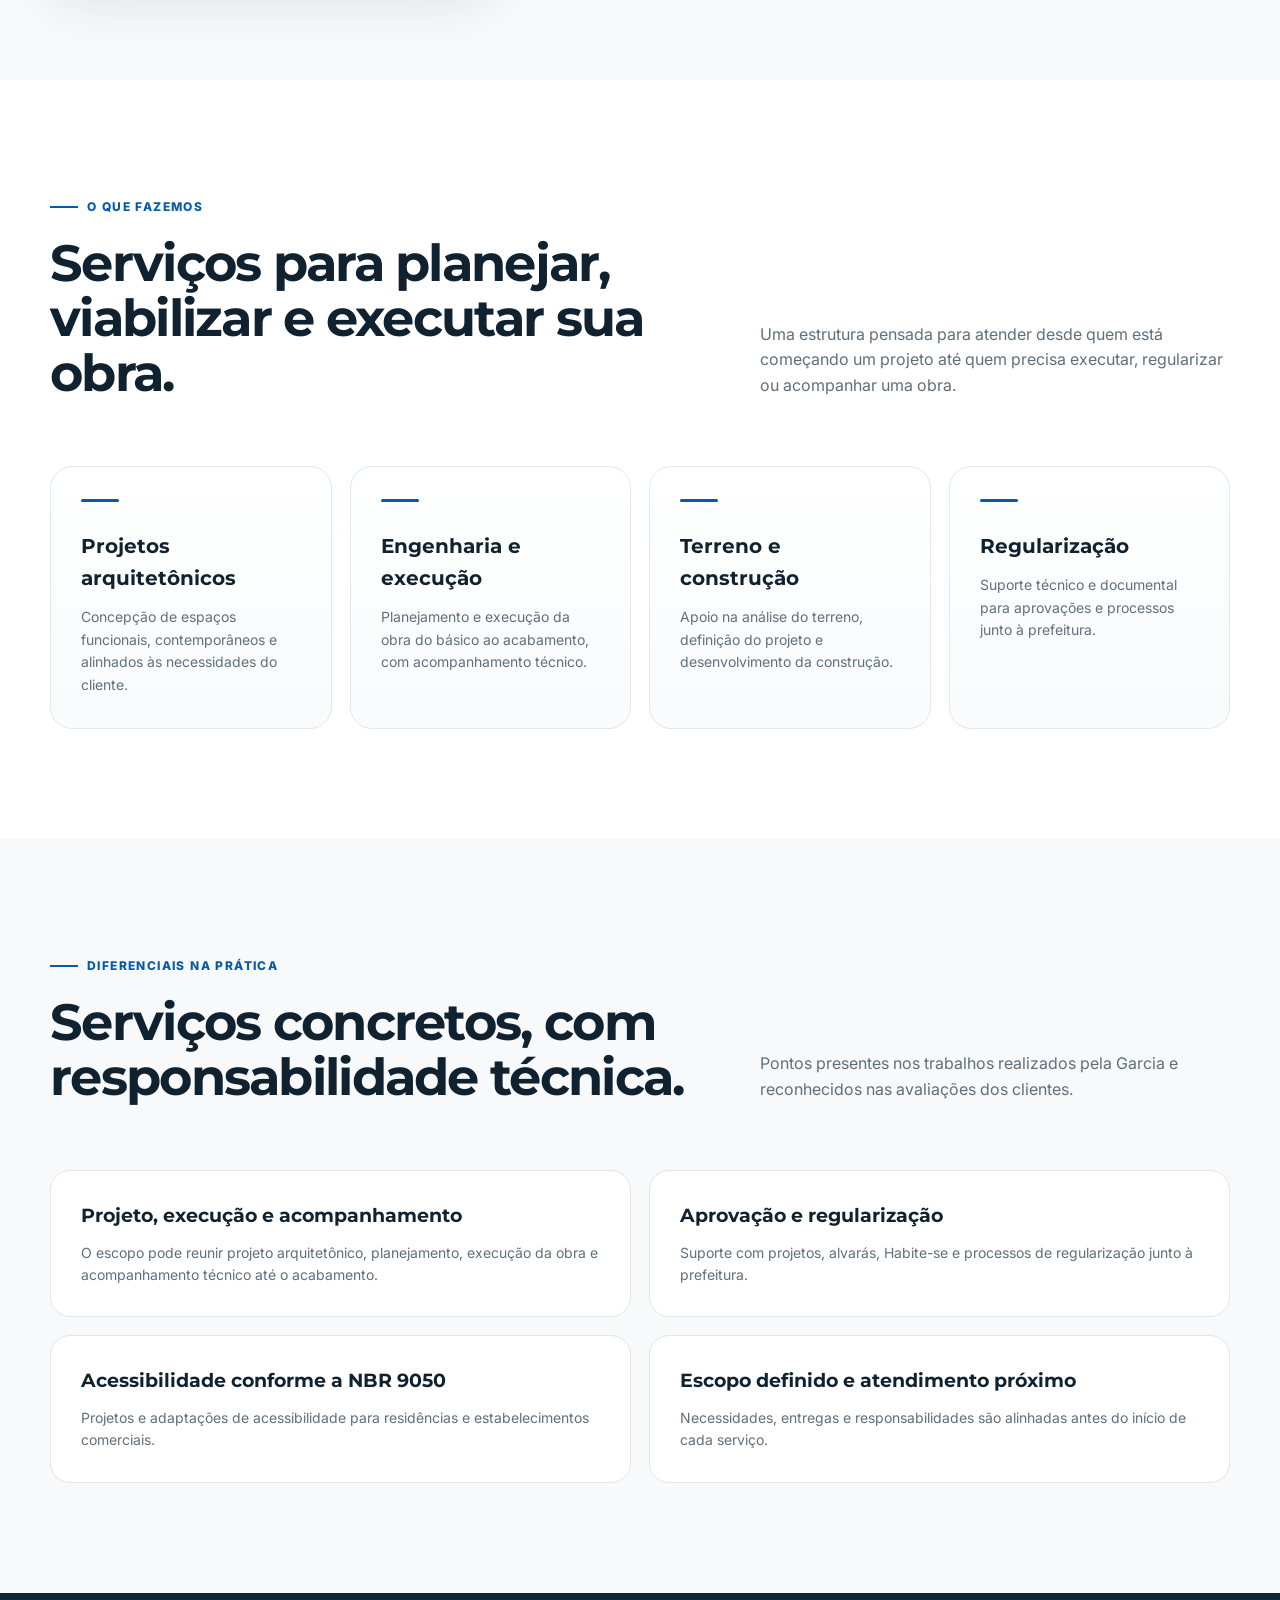
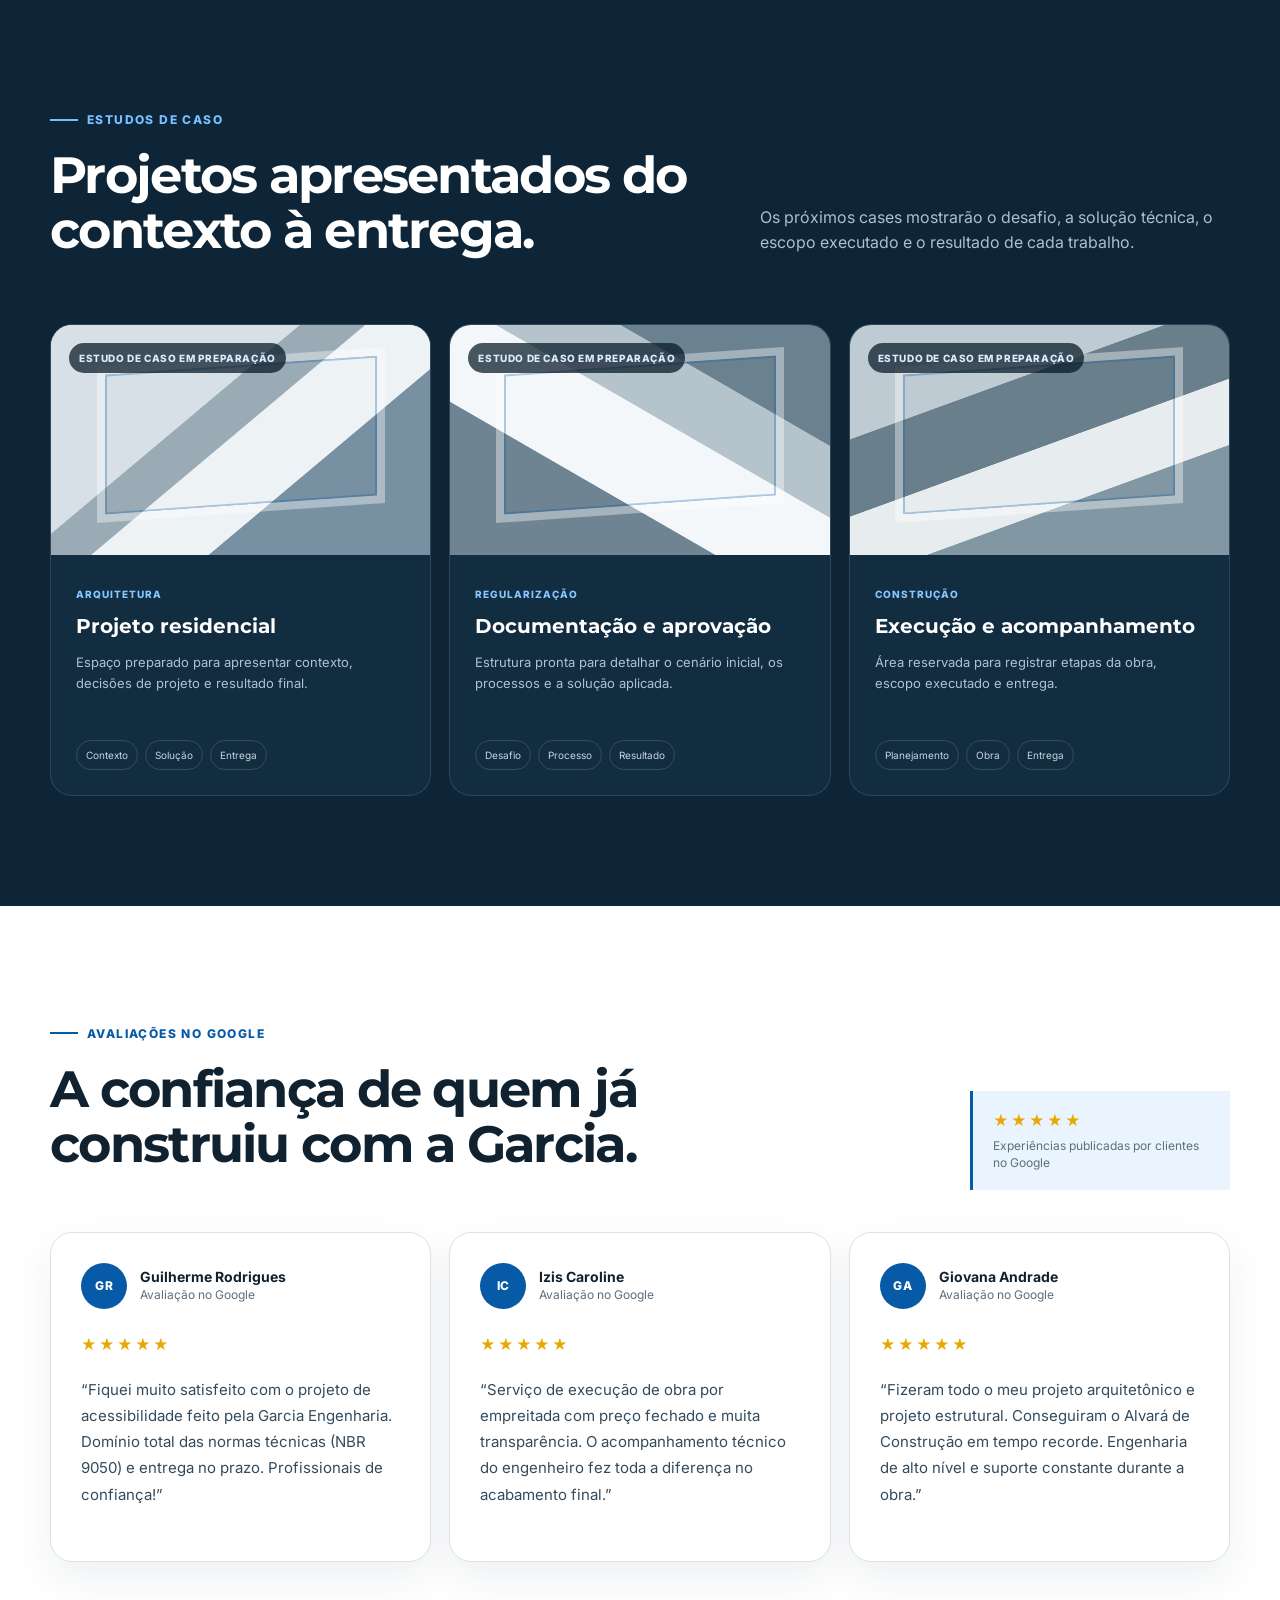
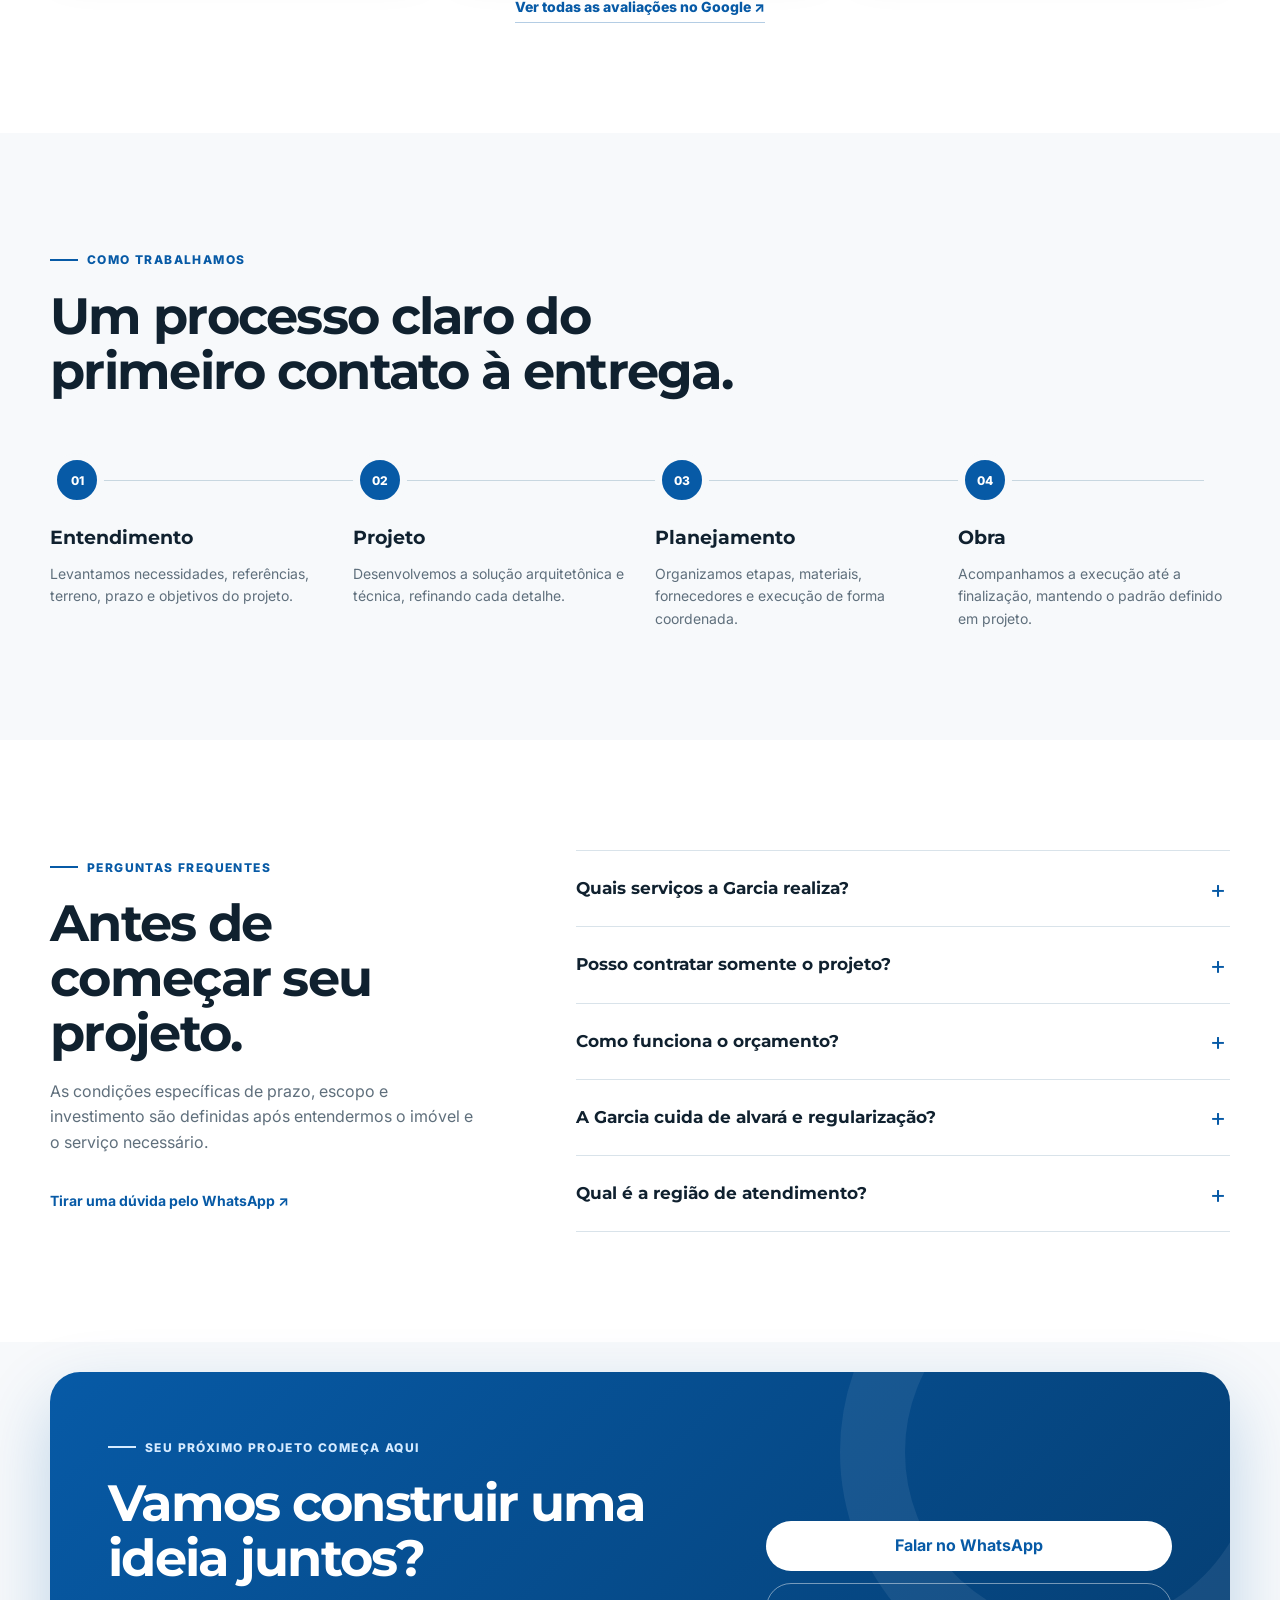
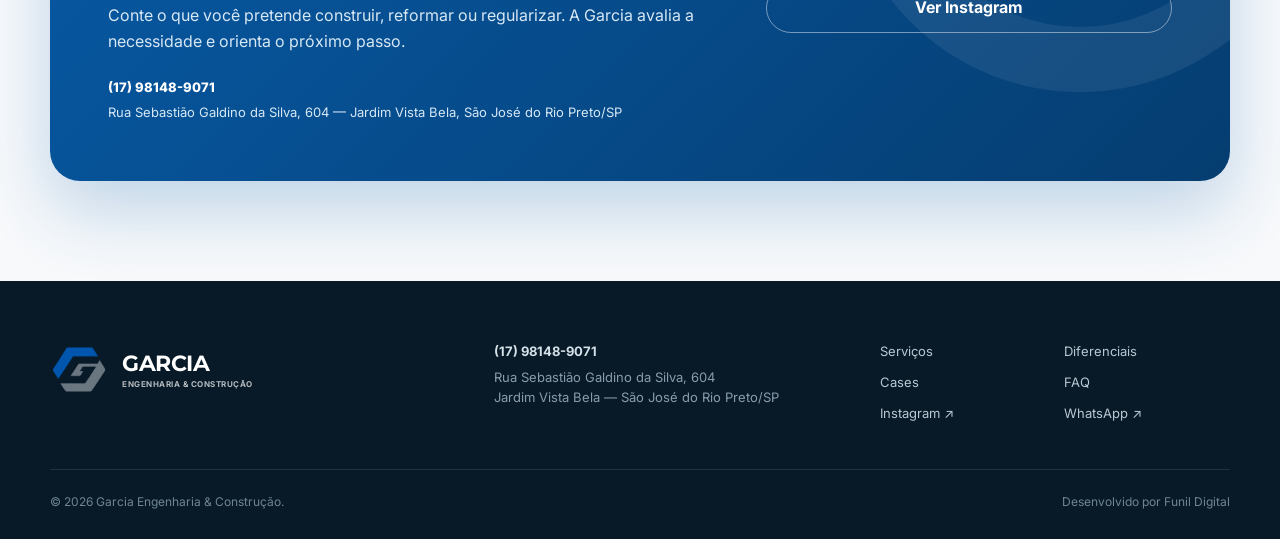
==== commit aed03630: "Substitui imagem do hero pela versão PNG" ====
--- a/index.html
+++ b/index.html
@@ -24,13 +24,13 @@
   <meta property="og:title" content="Engenharia e Construção em São José do Rio Preto | Garcia" />
   <meta property="og:description" content="Projetos, execução de obras, acessibilidade e regularização com acompanhamento técnico em São José do Rio Preto." />
   <meta property="og:url" content="https://pedroesquerdo.github.io/garciaengenharia/" />
-  <meta property="og:image" content="https://pedroesquerdo.github.io/garciaengenharia/assets/hero-garcia-engenharia.webp" />
+  <meta property="og:image" content="https://pedroesquerdo.github.io/garciaengenharia/assets/hero-garcia-engenharia.png" />
   <meta property="og:image:alt" content="Garcia Engenharia & Construção" />
 
   <meta name="twitter:card" content="summary_large_image" />
   <meta name="twitter:title" content="Engenharia e Construção em São José do Rio Preto | Garcia" />
   <meta name="twitter:description" content="Projetos, execução de obras, acessibilidade e regularização com acompanhamento técnico." />
-  <meta name="twitter:image" content="https://pedroesquerdo.github.io/garciaengenharia/assets/hero-garcia-engenharia.webp" />
+  <meta name="twitter:image" content="https://pedroesquerdo.github.io/garciaengenharia/assets/hero-garcia-engenharia.png" />
 
   <title>Engenharia e Construção em São José do Rio Preto | Garcia</title>
 
@@ -42,7 +42,7 @@
     "name": "Garcia Engenharia & Construção",
     "url": "https://pedroesquerdo.github.io/garciaengenharia/",
     "logo": "https://pedroesquerdo.github.io/garciaengenharia/assets/garcia-logo-horizontal-full.png",
-    "image": "https://pedroesquerdo.github.io/garciaengenharia/assets/hero-garcia-engenharia.webp",
+    "image": "https://pedroesquerdo.github.io/garciaengenharia/assets/hero-garcia-engenharia.png",
     "telephone": "+5517981489071",
     "foundingDate": "2020",
     "founder": {
@@ -82,8 +82,8 @@
   <link rel="preconnect" href="https://fonts.googleapis.com">
   <link rel="preconnect" href="https://fonts.gstatic.com" crossorigin>
   <link href="https://fonts.googleapis.com/css2?family=Inter:wght@400;500;600;700;800&family=Montserrat:wght@600;700;800&display=swap" rel="stylesheet">
-  <link rel="preload" as="image" href="assets/hero-garcia-engenharia.webp" type="image/webp" fetchpriority="high" />
-  <link rel="stylesheet" href="styles.css?v=20260918-hero" />
+  <link rel="preload" as="image" href="assets/hero-garcia-engenharia.png" type="image/png" fetchpriority="high" />
+  <link rel="stylesheet" href="styles.css?v=20260920-hero-png" />
   <style>
     .brand-logo { display:block; width: 218px; max-height: 64px; object-fit: contain; object-position: left center; }
     .brand-footer .brand-logo { width: 230px; }
--- a/styles.css
+++ b/styles.css
@@ -65,7 +65,7 @@
   position: absolute;
   inset: 0;
   pointer-events: none;
-  background: url("assets/hero-garcia-engenharia.webp") center center / cover no-repeat;
+  background: url("assets/hero-garcia-engenharia.png") center center / cover no-repeat;
   transform: scale(1.01);
 }
 .hero::before {
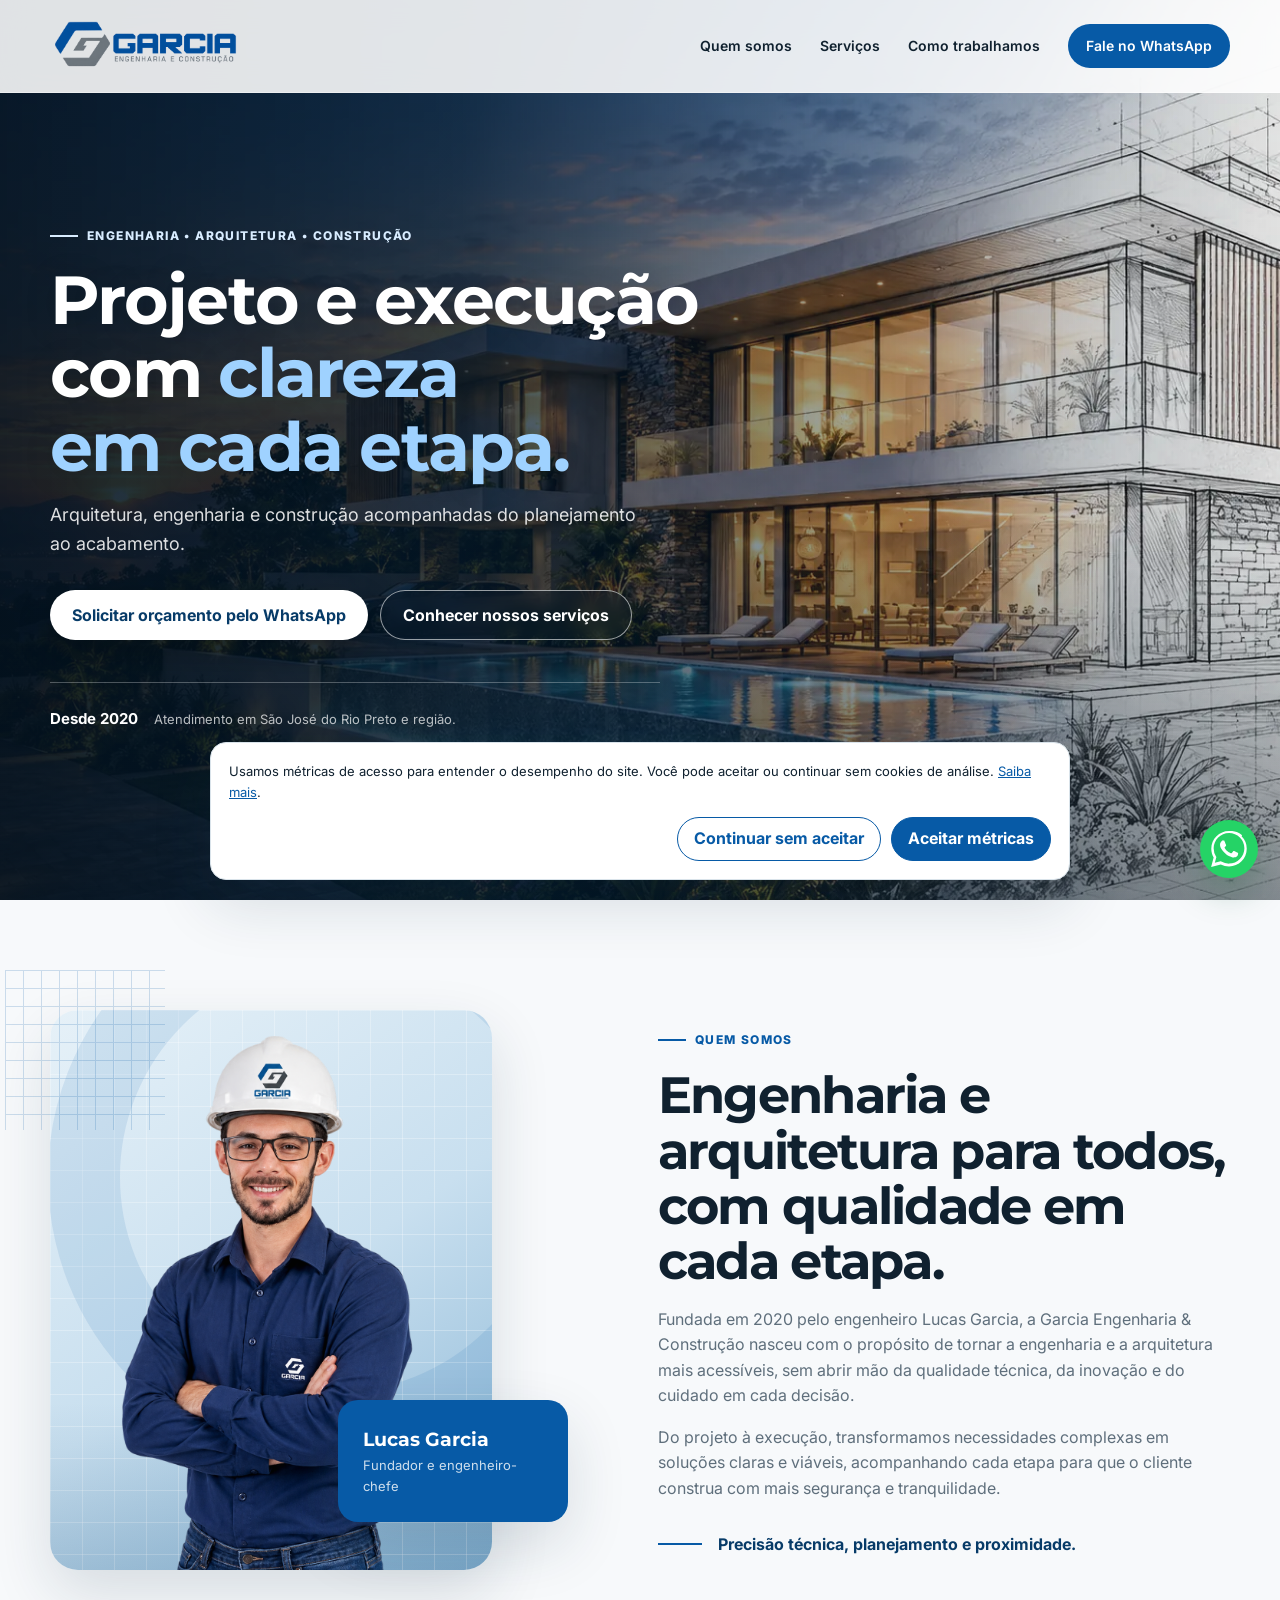
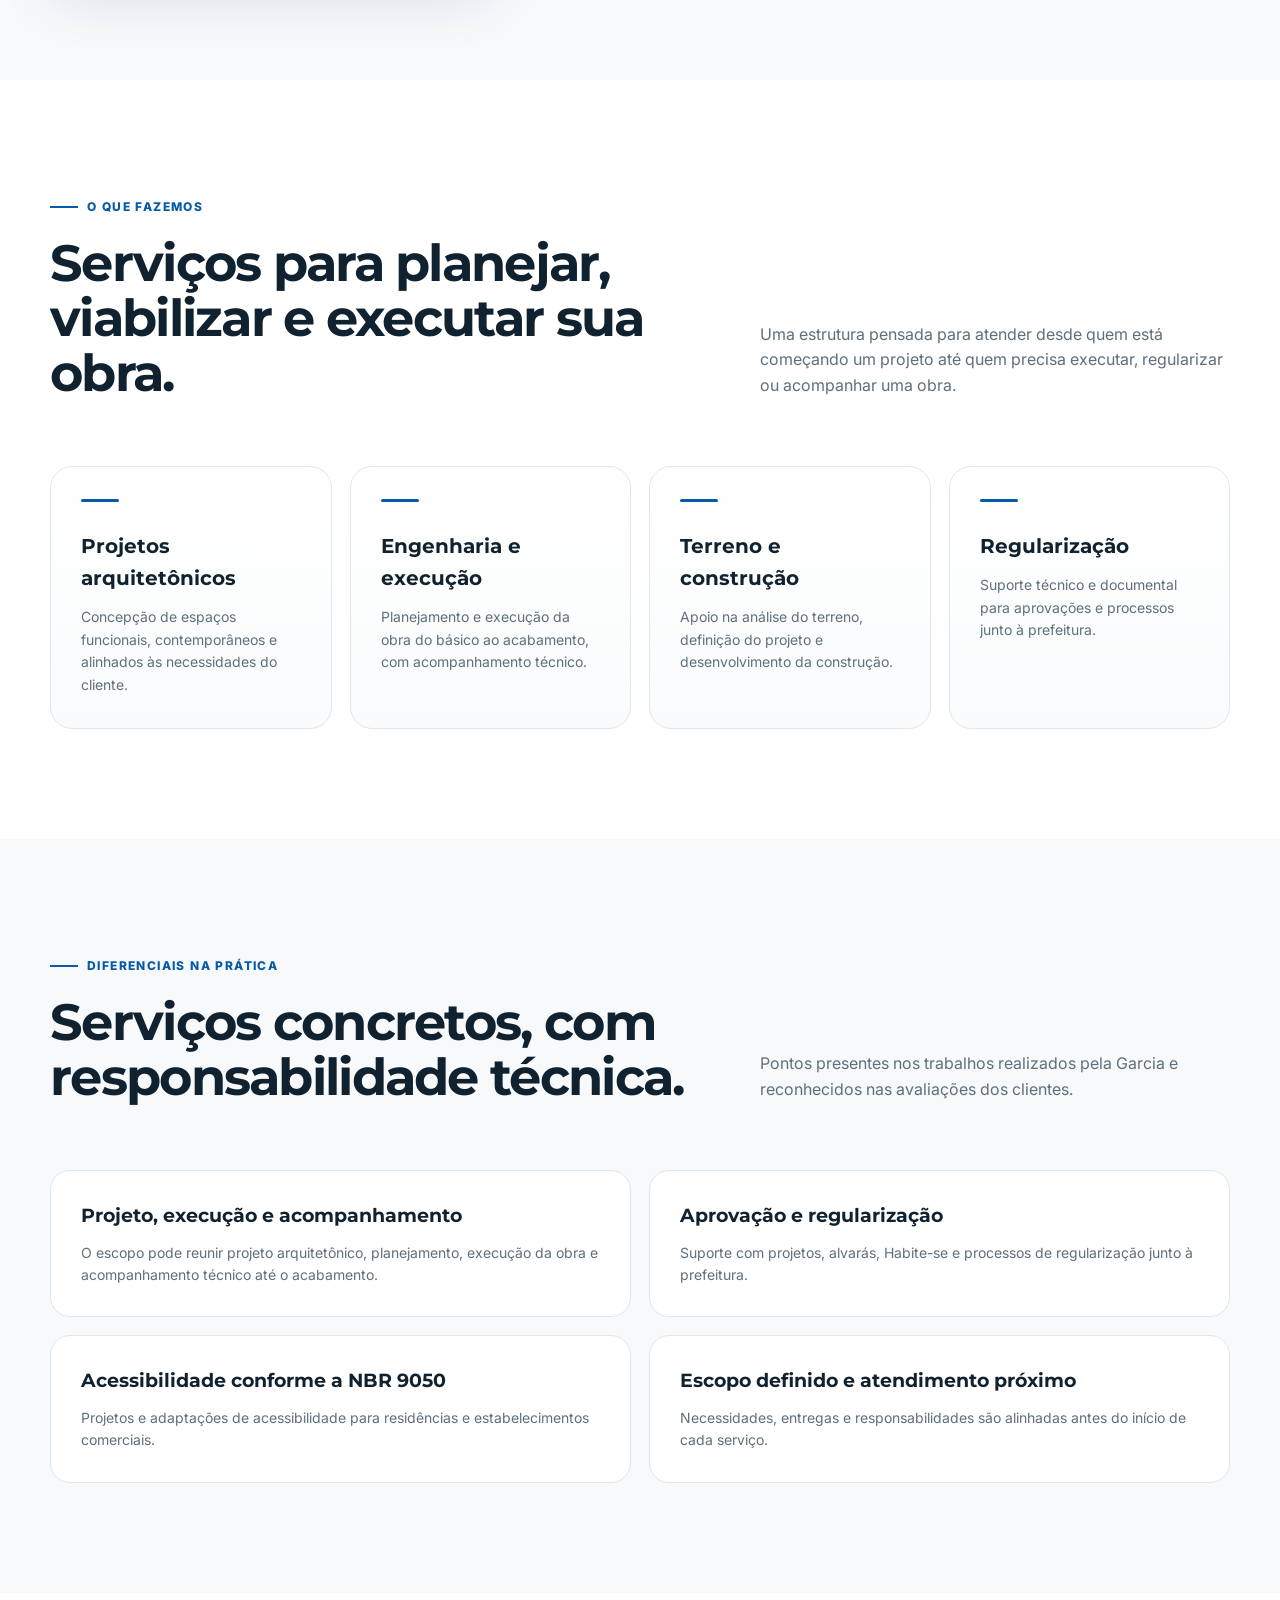
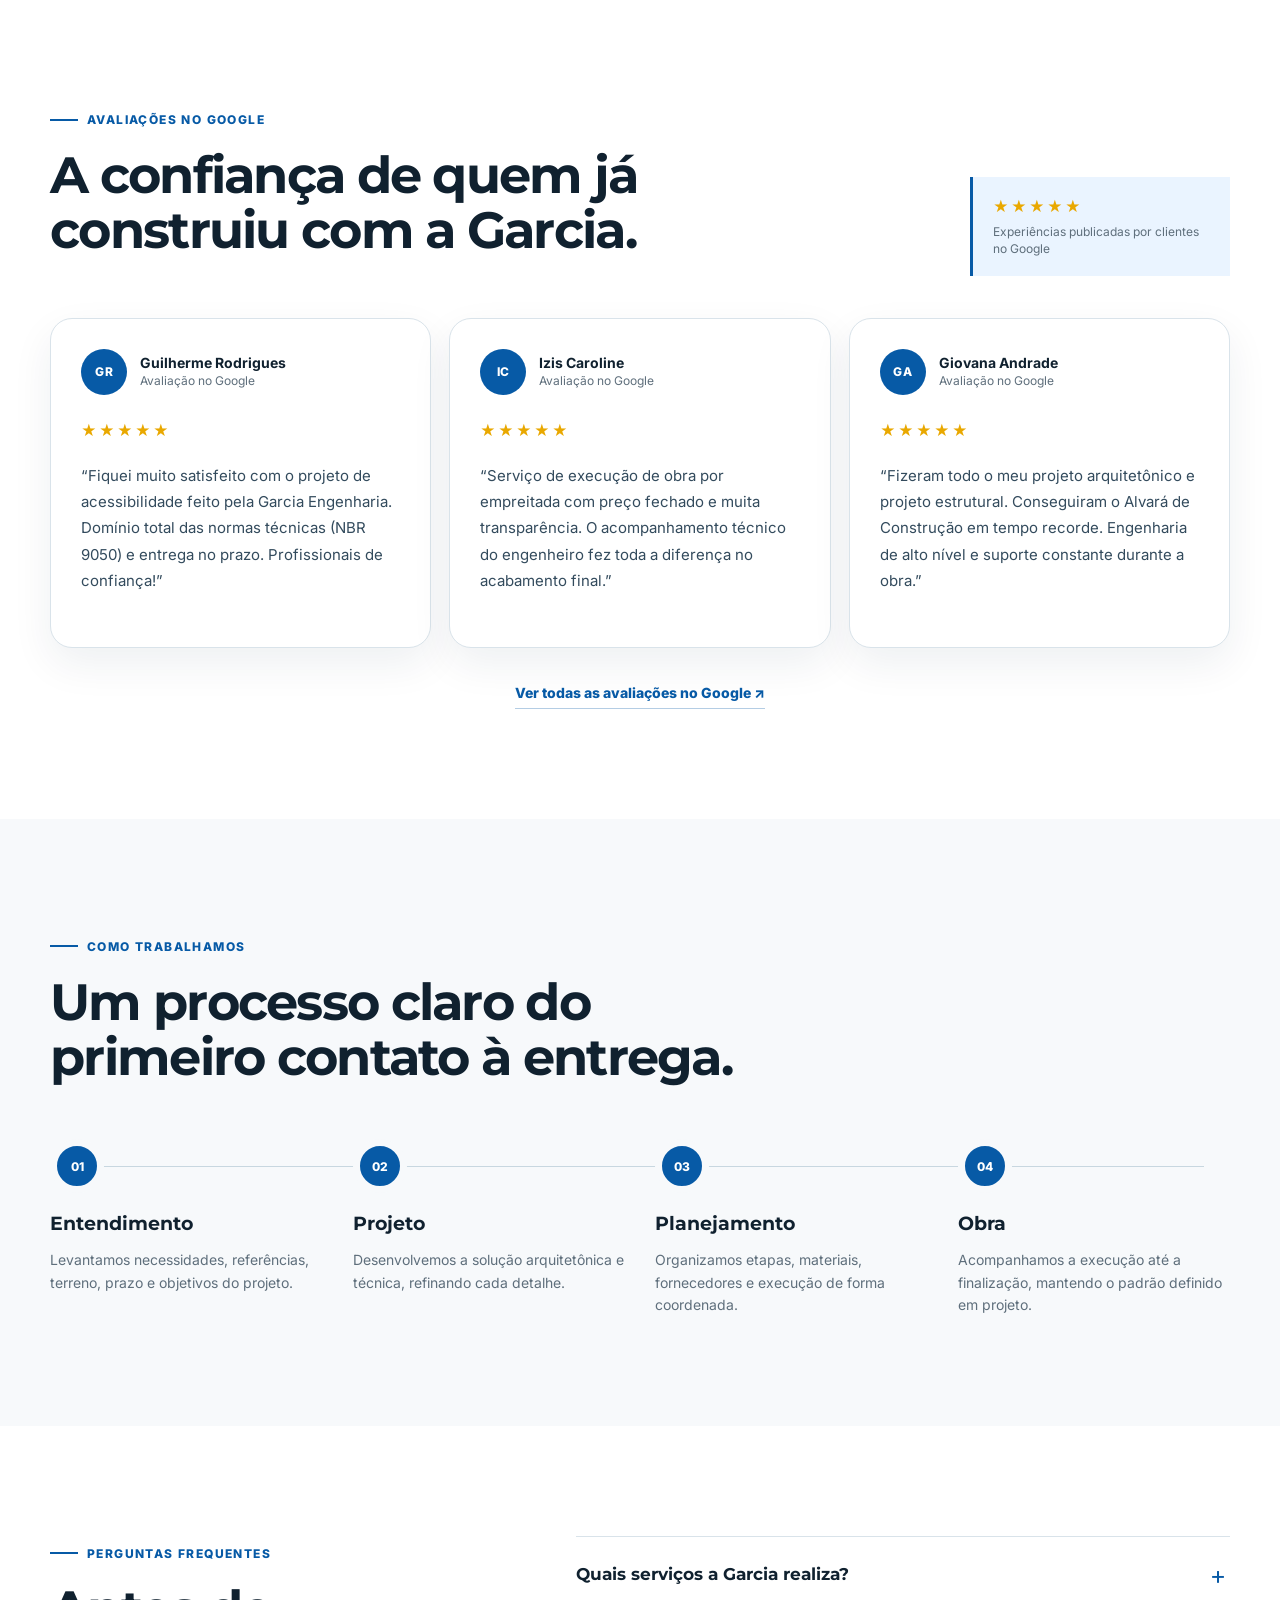
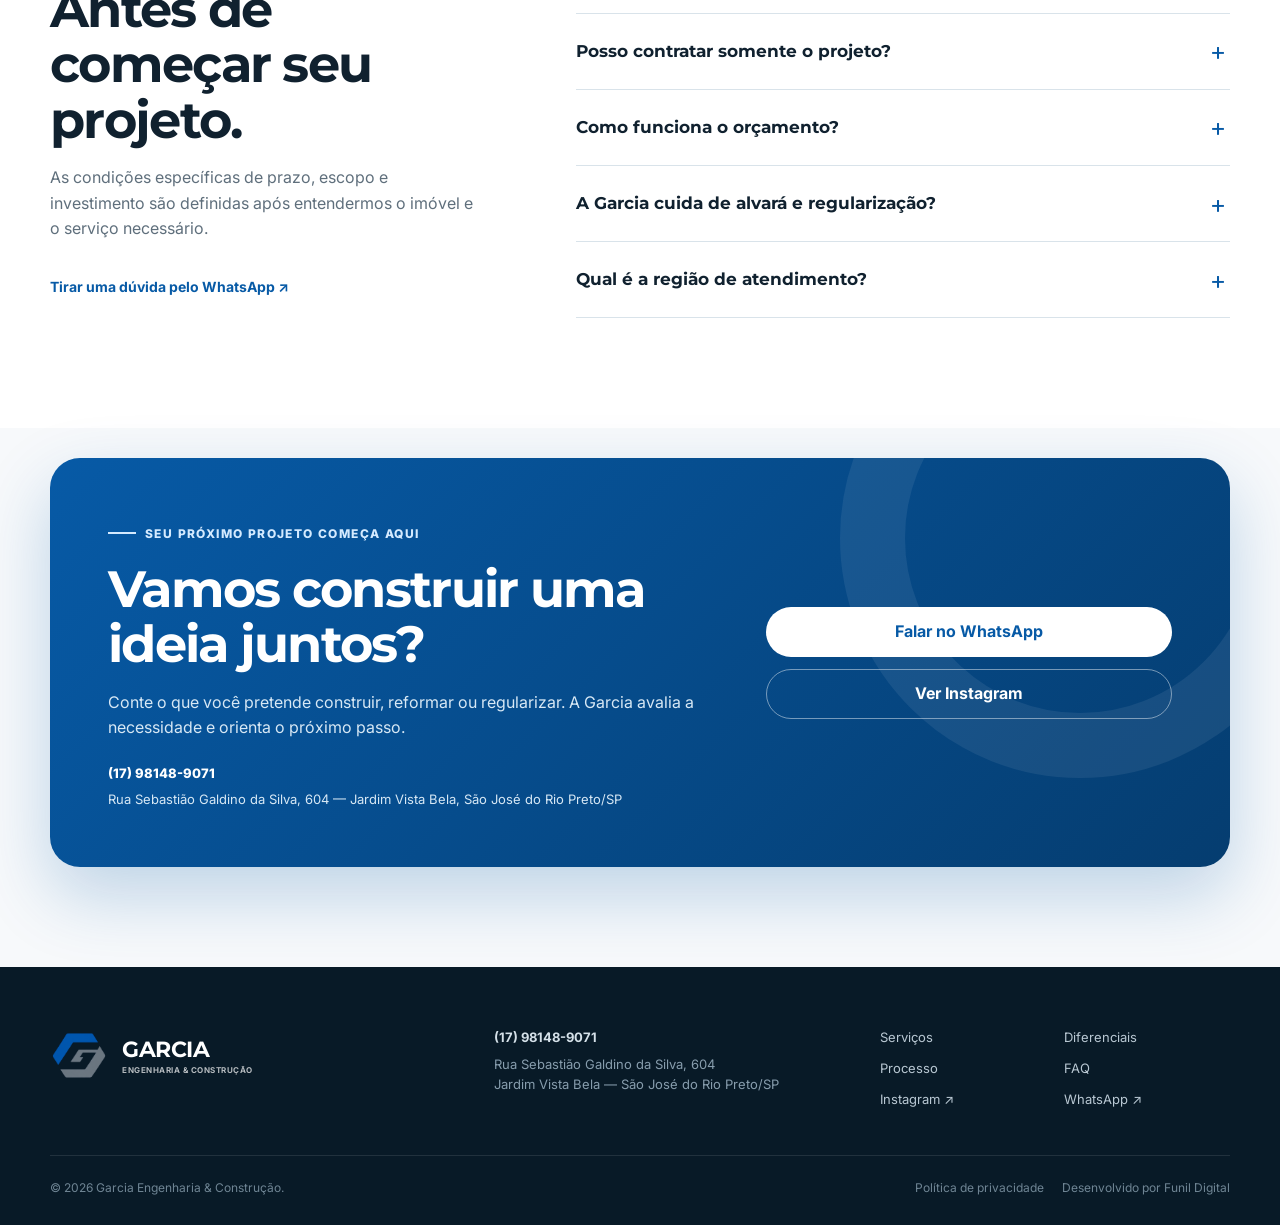
==== commit 2e0965fe: "Eleva site ao padrão de produção" ====
--- a/index.html
+++ b/index.html
@@ -4,33 +4,26 @@
   <meta charset="UTF-8" />
   <meta name="viewport" content="width=device-width, initial-scale=1.0" />
 
-  <!-- Google tag (gtag.js) -->
-  <script async src="https://www.googletagmanager.com/gtag/js?id=G-QWGT12FR8R"></script>
-  <script>
-    window.dataLayer = window.dataLayer || [];
-    function gtag(){dataLayer.push(arguments);}
-    gtag('js', new Date());
-
-    gtag('config', 'G-QWGT12FR8R');
-  </script>
   <meta name="description" content="Engenharia, arquitetura, execução de obras, acessibilidade e regularização em São José do Rio Preto. Fale com a Garcia Engenharia & Construção." />
   <meta name="robots" content="index, follow, max-image-preview:large" />
   <meta name="theme-color" content="#075aa6" />
-  <link rel="canonical" href="https://pedroesquerdo.github.io/garciaengenharia/" />
+  <link rel="canonical" href="https://garciaconstrutora.com.br/" />
 
   <meta property="og:type" content="website" />
   <meta property="og:locale" content="pt_BR" />
   <meta property="og:site_name" content="Garcia Engenharia & Construção" />
   <meta property="og:title" content="Engenharia e Construção em São José do Rio Preto | Garcia" />
   <meta property="og:description" content="Projetos, execução de obras, acessibilidade e regularização com acompanhamento técnico em São José do Rio Preto." />
-  <meta property="og:url" content="https://pedroesquerdo.github.io/garciaengenharia/" />
-  <meta property="og:image" content="https://pedroesquerdo.github.io/garciaengenharia/assets/hero-garcia-engenharia.png" />
+  <meta property="og:url" content="https://garciaconstrutora.com.br/" />
+  <meta property="og:image" content="https://garciaconstrutora.com.br/assets/hero-garcia-engenharia.png" />
+  <meta property="og:image:width" content="1672" />
+  <meta property="og:image:height" content="941" />
   <meta property="og:image:alt" content="Garcia Engenharia & Construção" />
 
   <meta name="twitter:card" content="summary_large_image" />
   <meta name="twitter:title" content="Engenharia e Construção em São José do Rio Preto | Garcia" />
   <meta name="twitter:description" content="Projetos, execução de obras, acessibilidade e regularização com acompanhamento técnico." />
-  <meta name="twitter:image" content="https://pedroesquerdo.github.io/garciaengenharia/assets/hero-garcia-engenharia.png" />
+  <meta name="twitter:image" content="https://garciaconstrutora.com.br/assets/hero-garcia-engenharia.png" />
 
   <title>Engenharia e Construção em São José do Rio Preto | Garcia</title>
 
@@ -38,11 +31,11 @@
   {
     "@context": "https://schema.org",
     "@type": ["ProfessionalService", "GeneralContractor"],
-    "@id": "https://pedroesquerdo.github.io/garciaengenharia/#empresa",
+    "@id": "https://garciaconstrutora.com.br/#empresa",
     "name": "Garcia Engenharia & Construção",
-    "url": "https://pedroesquerdo.github.io/garciaengenharia/",
-    "logo": "https://pedroesquerdo.github.io/garciaengenharia/assets/garcia-logo-horizontal-full.png",
-    "image": "https://pedroesquerdo.github.io/garciaengenharia/assets/hero-garcia-engenharia.png",
+    "url": "https://garciaconstrutora.com.br/",
+    "logo": "https://garciaconstrutora.com.br/assets/garcia-logo-horizontal-full.png",
+    "image": "https://garciaconstrutora.com.br/assets/hero-garcia-engenharia.png",
     "telephone": "+5517981489071",
     "foundingDate": "2020",
     "founder": {
@@ -56,6 +49,12 @@
       "addressLocality": "São José do Rio Preto",
       "addressRegion": "SP",
       "addressCountry": "BR"
+    },
+    "contactPoint": {
+      "@type": "ContactPoint",
+      "telephone": "+5517981489071",
+      "contactType": "customer service",
+      "availableLanguage": "Portuguese"
     },
     "areaServed": {
       "@type": "City",
@@ -77,13 +76,13 @@
     }
   }
   </script>
-  <link rel="icon" type="image/png" href="assets/garcia-icon.png" />
-  <link rel="apple-touch-icon" href="assets/garcia-icon.png" />
+  <link rel="icon" type="image/png" href="assets/Somente%20o%20símbolo.png" />
+  <link rel="apple-touch-icon" href="assets/Somente%20o%20símbolo.png" />
   <link rel="preconnect" href="https://fonts.googleapis.com">
   <link rel="preconnect" href="https://fonts.gstatic.com" crossorigin>
   <link href="https://fonts.googleapis.com/css2?family=Inter:wght@400;500;600;700;800&family=Montserrat:wght@600;700;800&display=swap" rel="stylesheet">
-  <link rel="preload" as="image" href="assets/hero-garcia-engenharia.png" type="image/png" fetchpriority="high" />
-  <link rel="stylesheet" href="styles.css?v=20260920-hero-png" />
+  <link rel="preload" as="image" href="assets/hero-garcia-engenharia.webp" type="image/webp" fetchpriority="high" />
+  <link rel="stylesheet" href="styles.css?v=20260921" />
   <style>
     .brand-logo { display:block; width: 218px; max-height: 64px; object-fit: contain; object-position: left center; }
     .brand-footer .brand-logo { width: 230px; }
@@ -99,27 +98,27 @@
   </style>
 </head>
 <body>
+  <a class="skip-link" href="#conteudo">Ir para o conteúdo principal</a>
   <header class="site-header" id="topo">
     <div class="container nav-wrap">
       <a class="brand" href="#topo" aria-label="Garcia Engenharia - início">
-        <img class="brand-logo" src="assets/garcia-logo-horizontal-full.png" alt="Garcia Engenharia & Construção" />
+        <img class="brand-logo" src="assets/garcia-logo-horizontal-full.png" width="2172" height="724" alt="Garcia Engenharia & Construção" />
       </a>
 
-      <button class="menu-toggle" aria-label="Abrir menu" aria-expanded="false">
+      <button class="menu-toggle" type="button" aria-label="Abrir menu" aria-expanded="false" aria-controls="menu-principal">
         <span></span><span></span><span></span>
       </button>
 
-      <nav class="nav" aria-label="Navegação principal">
+      <nav class="nav" id="menu-principal" aria-label="Navegação principal">
         <a href="#sobre">Quem somos</a>
         <a href="#servicos">Serviços</a>
-        <a href="#projetos">Projetos</a>
         <a href="#processo">Como trabalhamos</a>
         <a class="nav-cta" href="https://wa.me/5517981489071?text=Ol%C3%A1%2C%20Lucas%21%20Gostaria%20de%20conversar%20sobre%20um%20projeto." target="_blank" rel="noopener noreferrer" data-whatsapp="menu">Fale no WhatsApp</a>
       </nav>
     </div>
   </header>
 
-  <main>
+  <main id="conteudo">
     <section class="hero">
       <div class="hero-bg" aria-hidden="true"></div>
       <div class="container hero-grid">
@@ -144,7 +143,7 @@
       <div class="container split-grid">
         <div class="about-visual reveal">
           <div class="founder-portrait">
-            <img class="founder-photo" src="assets/lucas-garcia.png" alt="Lucas Garcia, fundador e engenheiro-chefe da Garcia Engenharia & Construção" />
+            <img class="founder-photo" src="assets/lucas-garcia.png" width="1122" height="1402" loading="lazy" decoding="async" alt="Lucas Garcia, fundador e engenheiro-chefe da Garcia Engenharia & Construção" />
           </div>
           <div class="photo-card">
             <strong>Lucas Garcia</strong>
@@ -228,7 +227,7 @@
       </div>
     </section>
 
-    <section class="section projects" id="projetos">
+    <section class="section projects" id="projetos" hidden>
       <div class="container">
         <div class="section-heading reveal">
           <div>
@@ -399,14 +398,19 @@
         <a href="https://www.google.com/maps/search/?api=1&query=Rua%20Sebasti%C3%A3o%20Galdino%20da%20Silva%2C%20604%2C%20S%C3%A3o%20Jos%C3%A9%20do%20Rio%20Preto%2C%20SP" target="_blank" rel="noopener noreferrer">Rua Sebastião Galdino da Silva, 604<br>Jardim Vista Bela — São José do Rio Preto/SP</a>
       </address>
       <div class="footer-links">
-        <a href="#servicos">Serviços</a><a href="#diferenciais">Diferenciais</a><a href="#projetos">Cases</a><a href="#faq">FAQ</a><a href="https://www.instagram.com/garcia.engenhariaeconstrucao/" target="_blank" rel="noopener noreferrer">Instagram ↗</a><a href="https://wa.me/5517981489071?text=Ol%C3%A1%2C%20Lucas%21%20Gostaria%20de%20conversar%20sobre%20um%20projeto." target="_blank" rel="noopener noreferrer" data-whatsapp="footer">WhatsApp ↗</a>
+        <a href="#servicos">Serviços</a><a href="#diferenciais">Diferenciais</a><a href="#processo">Processo</a><a href="#faq">FAQ</a><a href="https://www.instagram.com/garcia.engenhariaeconstrucao/" target="_blank" rel="noopener noreferrer">Instagram ↗</a><a href="https://wa.me/5517981489071?text=Ol%C3%A1%2C%20Lucas%21%20Gostaria%20de%20conversar%20sobre%20um%20projeto." target="_blank" rel="noopener noreferrer" data-whatsapp="footer">WhatsApp ↗</a>
       </div>
     </div>
     <div class="container footer-bottom">
       <span>© <span id="year"></span> Garcia Engenharia & Construção.</span>
-      <a href="https://www.funildigital.com.br/" target="_blank" rel="noopener noreferrer">Desenvolvido por Funil Digital</a>
+      <span class="footer-legal"><a href="politica-de-privacidade.html">Política de privacidade</a><a href="https://www.funildigital.com.br/" target="_blank" rel="noopener noreferrer">Desenvolvido por Funil Digital</a></span>
     </div>
   </footer>
+
+  <aside class="cookie-banner" aria-label="Preferências de privacidade" hidden>
+    <p>Usamos métricas de acesso para entender o desempenho do site. Você pode aceitar ou continuar sem cookies de análise. <a href="politica-de-privacidade.html">Saiba mais</a>.</p>
+    <div><button class="cookie-reject" type="button">Continuar sem aceitar</button><button class="cookie-accept" type="button">Aceitar métricas</button></div>
+  </aside>
 
   <a class="whatsapp-float" href="https://wa.me/5517981489071?text=Ol%C3%A1%2C%20Lucas%21%20Gostaria%20de%20conversar%20sobre%20um%20projeto." target="_blank" rel="noopener noreferrer" aria-label="Falar com a Garcia Engenharia pelo WhatsApp" data-whatsapp="floating">
     <svg class="whatsapp-mark" viewBox="0 0 24 24" aria-hidden="true" focusable="false"><path d="M17.472 14.382c-.297-.149-1.758-.867-2.03-.966-.273-.099-.471-.148-.67.15-.197.297-.767.966-.94 1.164-.173.198-.347.223-.644.074-.297-.149-1.255-.463-2.39-1.475-.883-.788-1.48-1.761-1.653-2.059-.173-.297-.018-.458.13-.606.134-.133.297-.347.446-.52.149-.174.198-.298.297-.497.1-.198.05-.371-.025-.52-.074-.149-.669-1.612-.916-2.207-.242-.579-.487-.5-.669-.51-.173-.008-.371-.01-.57-.01-.198 0-.52.074-.792.372-.272.297-1.04 1.016-1.04 2.479s1.065 2.876 1.213 3.074c.149.198 2.095 3.2 5.076 4.487.709.306 1.262.489 1.694.625.712.227 1.36.195 1.871.118.571-.085 1.758-.719 2.006-1.413.248-.694.248-1.289.173-1.413-.074-.124-.272-.198-.57-.347m-5.421 7.403h-.004a10.24 10.24 0 01-5.228-1.43l-.375-.223-3.888 1.02 1.037-3.79-.245-.39a10.23 10.23 0 01-1.57-5.47c.002-5.645 4.596-10.239 10.242-10.239 2.735 0 5.306 1.066 7.24 3.002a10.17 10.17 0 012.998 7.243c-.003 5.645-4.597 10.239-10.237 10.239m8.72-18.956A12.15 12.15 0 0012.012 0C5.495 0 .192 5.304.19 11.821c0 2.084.543 4.119 1.573 5.91L.09 24l6.411-1.682a11.82 11.82 0 005.509 1.404h.005c6.517 0 11.82-5.304 11.823-11.821a11.74 11.74 0 00-3.447-8.352"/></svg>
--- a/styles.css
+++ b/styles.css
@@ -12,7 +12,7 @@
 }
 
 * { box-sizing: border-box; }
-html { scroll-behavior: smooth; }
+html { scroll-behavior: smooth; scroll-padding-top: 110px; }
 body {
   margin: 0;
   color: var(--ink);
@@ -23,6 +23,9 @@
 a { color: inherit; text-decoration: none; }
 img, svg { display: block; max-width: 100%; }
 button { font: inherit; }
+.skip-link { position: fixed; left: 16px; top: 12px; z-index: 100; padding: 10px 16px; color: #fff; background: var(--blue-dark); border-radius: 8px; transform: translateY(-160%); transition: transform .2s ease; }
+.skip-link:focus { transform: translateY(0); }
+:focus-visible { outline: 3px solid #f0b429; outline-offset: 3px; }
 .container { width: min(1180px, calc(100% - 40px)); margin: 0 auto; }
 
 .site-header {
@@ -65,7 +68,7 @@
   position: absolute;
   inset: 0;
   pointer-events: none;
-  background: url("assets/hero-garcia-engenharia.png") center center / cover no-repeat;
+  background: url("assets/hero-garcia-engenharia.webp") center center / cover no-repeat;
   transform: scale(1.01);
 }
 .hero::before {
@@ -261,6 +264,14 @@
 .footer-links { display: grid; grid-template-columns: repeat(2,1fr); gap: 10px 18px; font-size: 13px; }
 .footer-links a:hover { color: white; }
 .footer-bottom { margin-top: 45px; padding-top: 22px; border-top: 1px solid rgba(255,255,255,.10); display: flex; justify-content: space-between; gap: 25px; color: #6f8594; font-size: 12px; }
+.footer-legal { display: flex; flex-wrap: wrap; gap: 18px; }
+.cookie-banner { position: fixed; left: 20px; right: 20px; bottom: 20px; z-index: 90; max-width: 860px; margin: auto; padding: 18px; border: 1px solid var(--line); border-radius: 16px; color: var(--ink); background: #fff; box-shadow: var(--shadow); }
+.cookie-banner p { margin: 0 0 14px; font-size: 13px; }
+.cookie-banner p a { color: var(--blue); text-decoration: underline; }
+.cookie-banner div { display: flex; justify-content: flex-end; gap: 10px; flex-wrap: wrap; }
+.cookie-banner button { min-height: 44px; padding: 8px 16px; border: 1px solid var(--blue); border-radius: 999px; cursor: pointer; font-weight: 700; }
+.cookie-reject { color: var(--blue); background: #fff; }
+.cookie-accept { color: #fff; background: var(--blue); }
 
 .reveal { opacity: 0; transform: translateY(22px); transition: opacity .7s ease, transform .7s ease; }
 .reveal.visible { opacity: 1; transform: translateY(0); }
@@ -328,6 +339,8 @@
   .footer-grid { grid-template-columns: 1fr; gap: 28px; }
   .footer-links { grid-column: auto; }
   .footer-bottom { flex-direction: column; }
+  .cookie-banner { left: 12px; right: 12px; bottom: 12px; }
+  .cookie-banner div, .cookie-banner button { width: 100%; }
   .whatsapp-float { right: 16px; bottom: 16px; width: 54px; height: 54px; }
 }
 
@@ -339,3 +352,16 @@
   html { scroll-behavior: auto; }
   .reveal { opacity: 1; transform: none; transition: none; }
 }
+
+@media (hover: none) {
+  .btn:hover, .service-card:hover, .whatsapp-float:hover { transform: none; }
+}
+
+.legal-page, .error-page { min-height: 100vh; background: var(--bg); }
+.legal-content, .error-content { width: min(760px, calc(100% - 32px)); margin: 0 auto; padding: 72px 0; }
+.legal-content h1, .error-content h1 { margin: 18px 0; font-family: Montserrat, sans-serif; font-size: clamp(36px, 7vw, 62px); line-height: 1.08; }
+.legal-content h2 { margin-top: 34px; font-family: Montserrat, sans-serif; font-size: 24px; }
+.legal-content p, .error-content p { color: var(--muted); }
+.legal-content a:not(.text-link), .error-content a:not(.btn) { color: var(--blue); text-decoration: underline; }
+.error-content { min-height: 100vh; display: flex; flex-direction: column; align-items: flex-start; justify-content: center; }
+.error-content p { max-width: 590px; margin: 0 0 26px; font-size: 18px; }
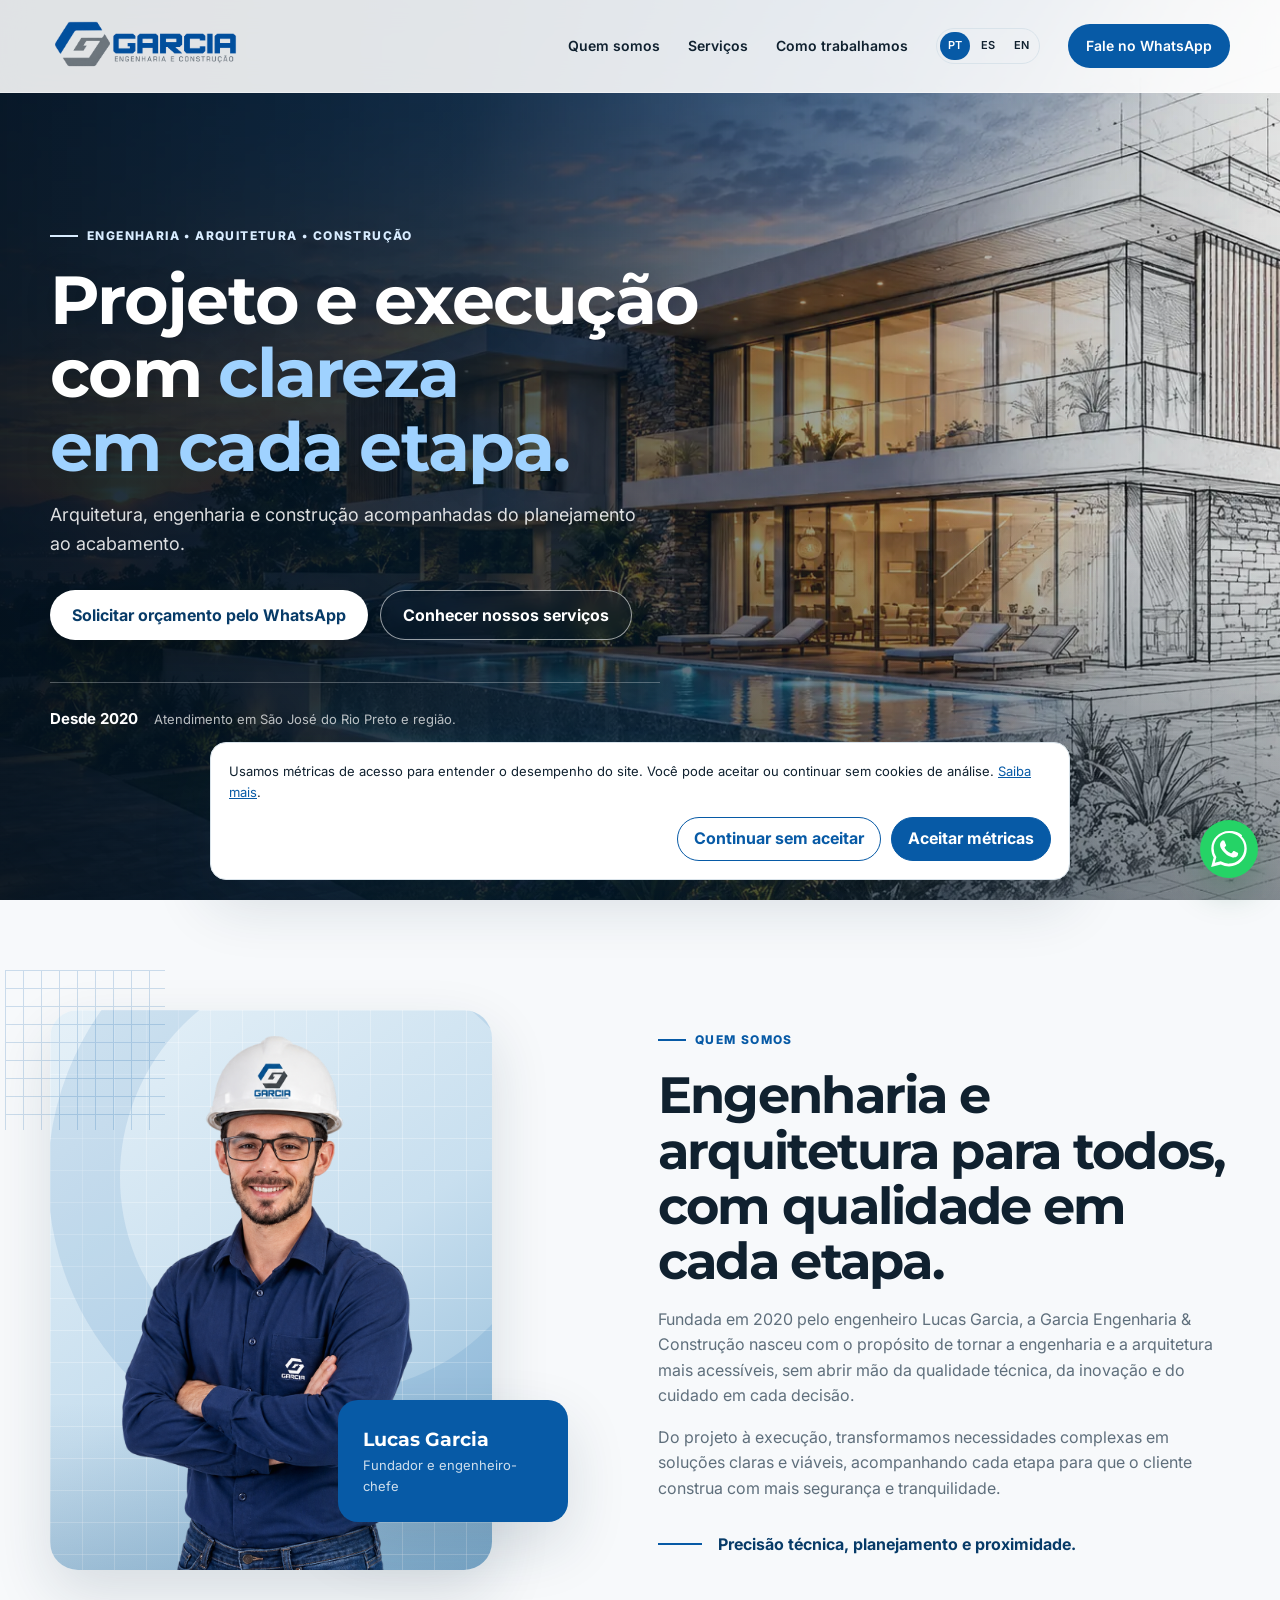
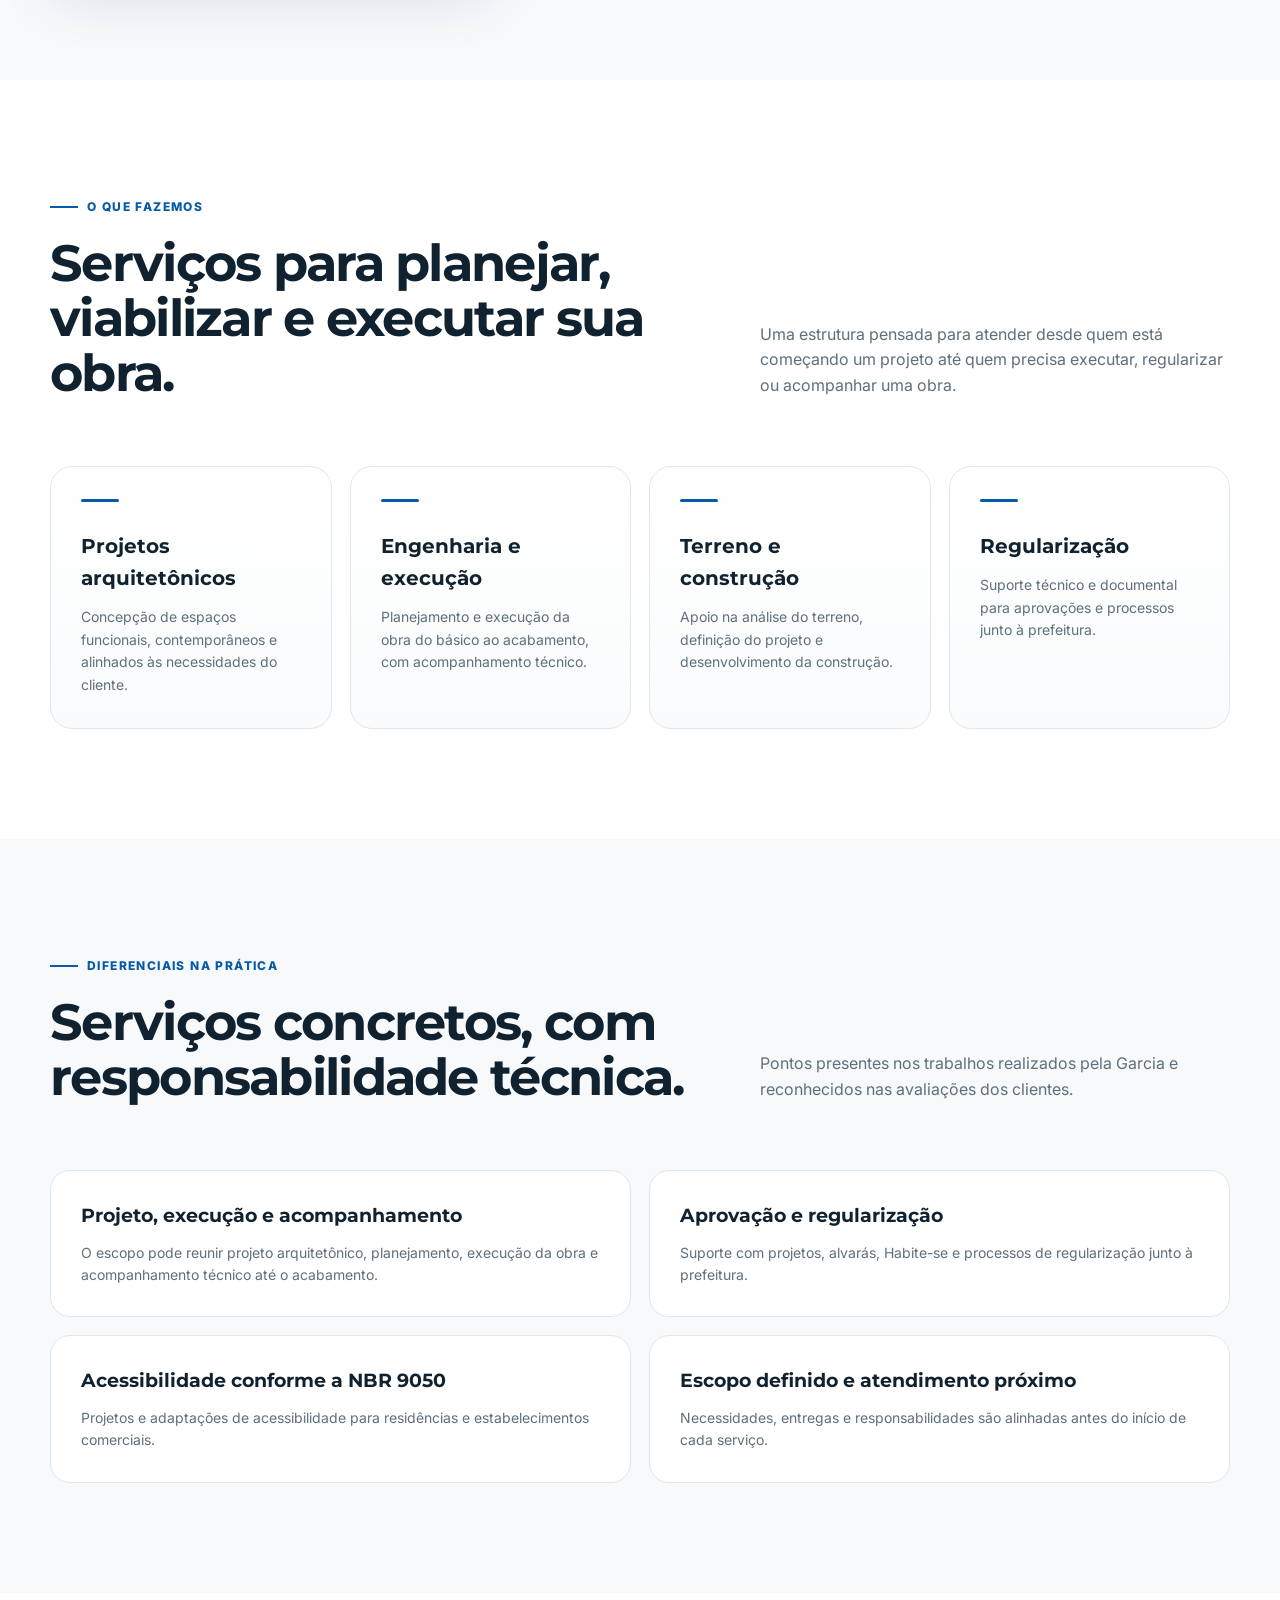
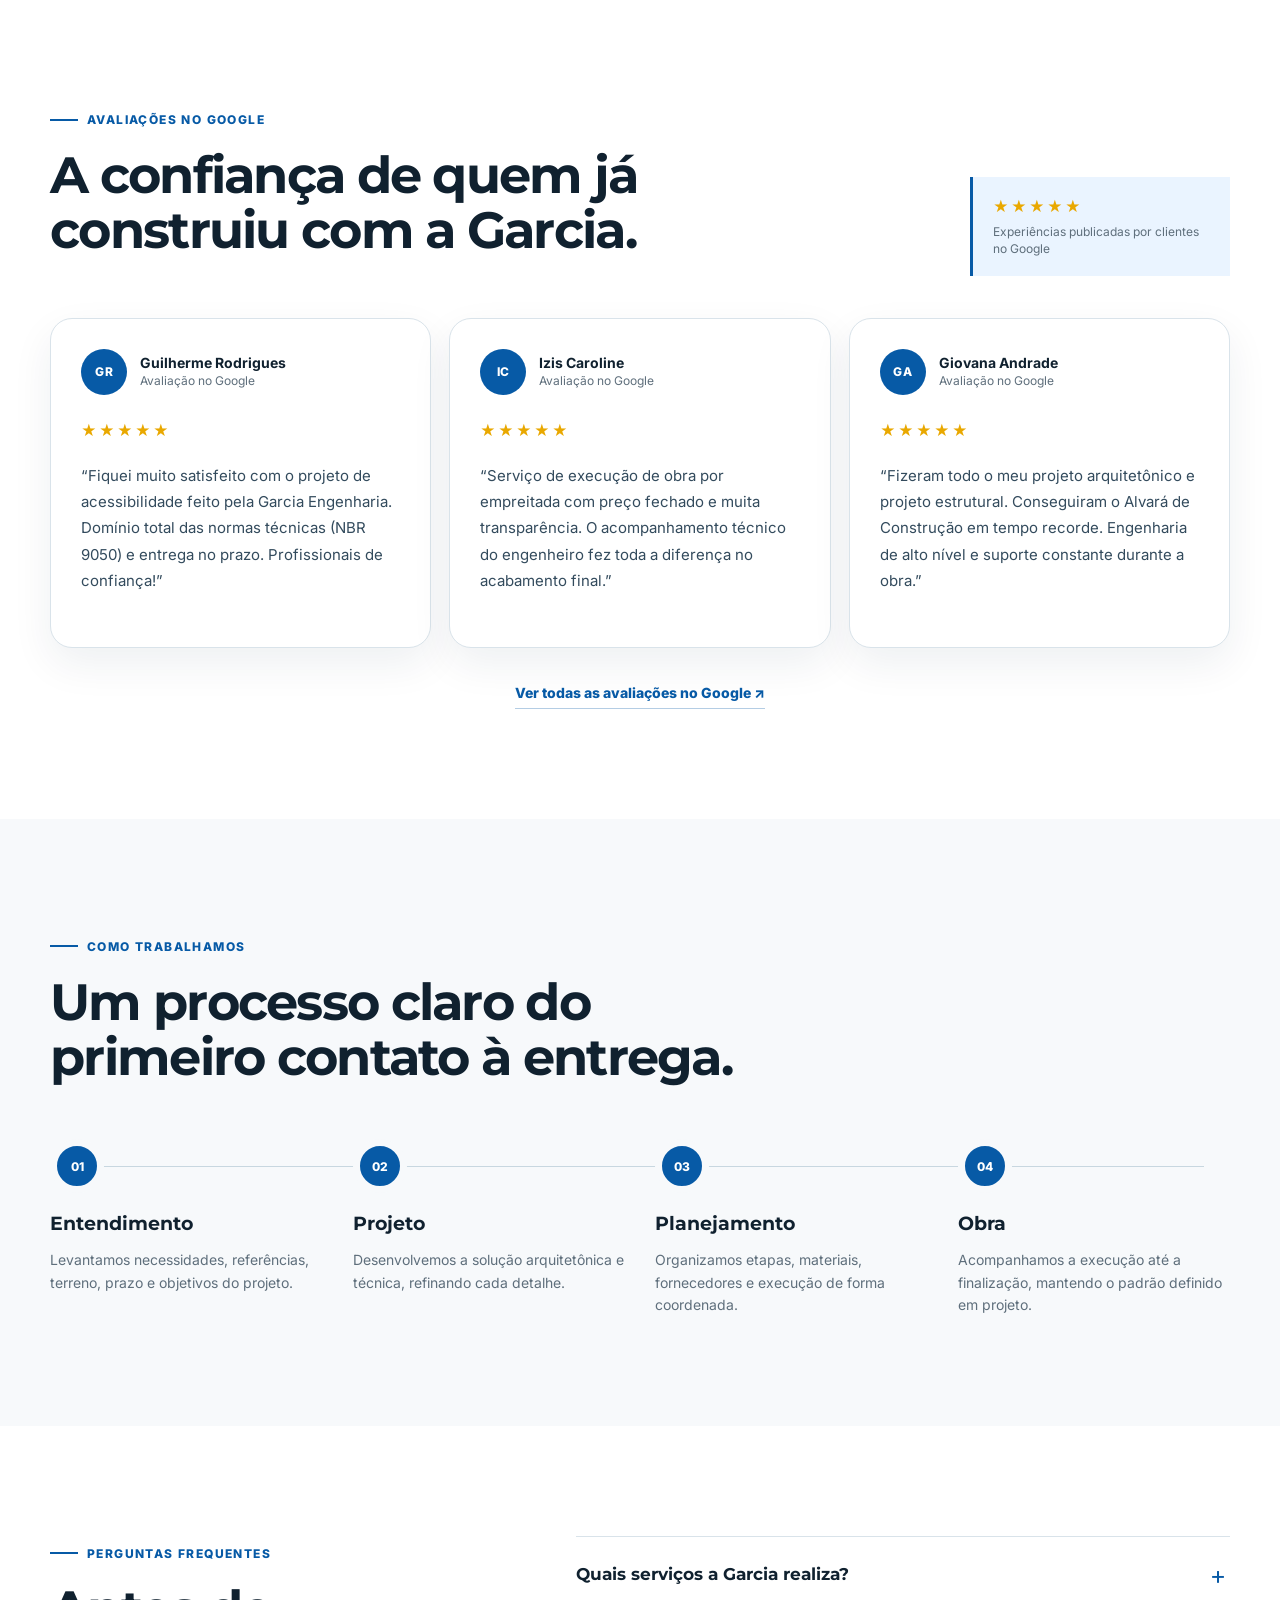
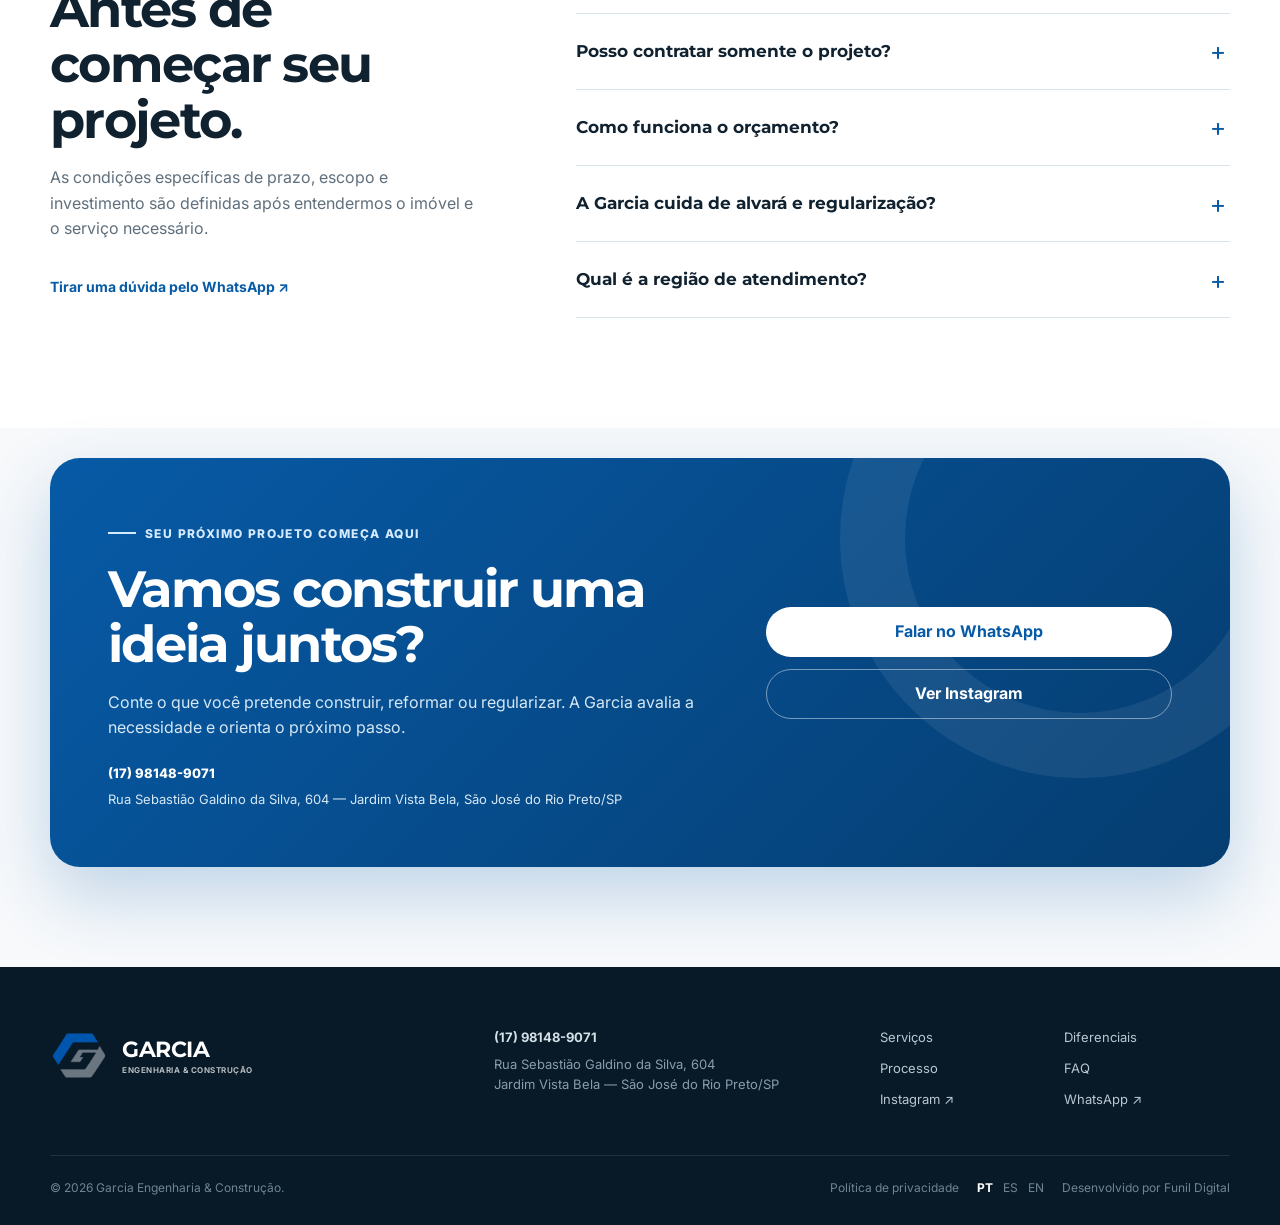
==== commit d6204a46: "Adiciona versões em inglês e espanhol" ====
--- a/index.html
+++ b/index.html
@@ -8,6 +8,10 @@
   <meta name="robots" content="index, follow, max-image-preview:large" />
   <meta name="theme-color" content="#075aa6" />
   <link rel="canonical" href="https://garciaconstrutora.com.br/" />
+  <link rel="alternate" hreflang="pt-BR" href="https://garciaconstrutora.com.br/" />
+  <link rel="alternate" hreflang="en" href="https://garciaconstrutora.com.br/en/" />
+  <link rel="alternate" hreflang="es" href="https://garciaconstrutora.com.br/es/" />
+  <link rel="alternate" hreflang="x-default" href="https://garciaconstrutora.com.br/" />
 
   <meta property="og:type" content="website" />
   <meta property="og:locale" content="pt_BR" />
@@ -113,6 +117,11 @@
         <a href="#sobre">Quem somos</a>
         <a href="#servicos">Serviços</a>
         <a href="#processo">Como trabalhamos</a>
+        <span class="language-switcher" aria-label="Selecionar idioma">
+          <a href="./" lang="pt-BR" aria-current="page" aria-label="Português">PT</a>
+          <a href="es/" lang="es" aria-label="Español">ES</a>
+          <a href="en/" lang="en" aria-label="English">EN</a>
+        </span>
         <a class="nav-cta" href="https://wa.me/5517981489071?text=Ol%C3%A1%2C%20Lucas%21%20Gostaria%20de%20conversar%20sobre%20um%20projeto." target="_blank" rel="noopener noreferrer" data-whatsapp="menu">Fale no WhatsApp</a>
       </nav>
     </div>
@@ -403,7 +412,7 @@
     </div>
     <div class="container footer-bottom">
       <span>© <span id="year"></span> Garcia Engenharia & Construção.</span>
-      <span class="footer-legal"><a href="politica-de-privacidade.html">Política de privacidade</a><a href="https://www.funildigital.com.br/" target="_blank" rel="noopener noreferrer">Desenvolvido por Funil Digital</a></span>
+      <span class="footer-legal"><a href="politica-de-privacidade.html">Política de privacidade</a><span class="footer-languages"><a href="./" lang="pt-BR" aria-current="page">PT</a><a href="es/" lang="es">ES</a><a href="en/" lang="en">EN</a></span><a href="https://www.funildigital.com.br/" target="_blank" rel="noopener noreferrer">Desenvolvido por Funil Digital</a></span>
     </div>
   </footer>
 
--- a/styles.css
+++ b/styles.css
@@ -51,6 +51,9 @@
 .nav a { transition: color .2s ease; }
 .nav a:hover { color: var(--blue); }
 .nav-cta { padding: 11px 18px; color: var(--white) !important; background: var(--blue); border-radius: 999px; }
+.language-switcher { display: inline-flex; align-items: center; gap: 3px; padding: 3px; border: 1px solid var(--line); border-radius: 999px; }
+.language-switcher a { min-width: 30px; padding: 5px 6px; border-radius: 999px; text-align: center; font-size: 11px; }
+.language-switcher a[aria-current="page"] { color: #fff; background: var(--blue); }
 .menu-toggle { display: none; border: 0; background: transparent; padding: 8px; cursor: pointer; }
 .menu-toggle span { display: block; width: 24px; height: 2px; margin: 5px 0; background: var(--ink); }
 
@@ -265,6 +268,8 @@
 .footer-links a:hover { color: white; }
 .footer-bottom { margin-top: 45px; padding-top: 22px; border-top: 1px solid rgba(255,255,255,.10); display: flex; justify-content: space-between; gap: 25px; color: #6f8594; font-size: 12px; }
 .footer-legal { display: flex; flex-wrap: wrap; gap: 18px; }
+.footer-languages { display: inline-flex; gap: 10px; }
+.footer-languages a[aria-current="page"] { color: #fff; font-weight: 700; }
 .cookie-banner { position: fixed; left: 20px; right: 20px; bottom: 20px; z-index: 90; max-width: 860px; margin: auto; padding: 18px; border: 1px solid var(--line); border-radius: 16px; color: var(--ink); background: #fff; box-shadow: var(--shadow); }
 .cookie-banner p { margin: 0 0 14px; font-size: 13px; }
 .cookie-banner p a { color: var(--blue); text-decoration: underline; }
@@ -306,6 +311,8 @@
   .nav { position: fixed; inset: 76px 14px auto; display: none; flex-direction: column; align-items: stretch; gap: 0; padding: 14px; border-radius: 18px; background: white; box-shadow: var(--shadow); }
   .nav.open { display: flex; }
   .nav a, .nav a:not(.nav-cta) { display: block; padding: 12px 13px; }
+  .nav .language-switcher { display: flex; justify-content: center; margin: 6px 0; }
+  .nav .language-switcher a { display: inline-block; padding: 7px 12px; }
   .nav-cta { text-align: center; margin-top: 6px; }
   .menu-toggle { display: block; }
   .hero { min-height: 720px; min-height: 100svh; padding: 118px 0 78px; }
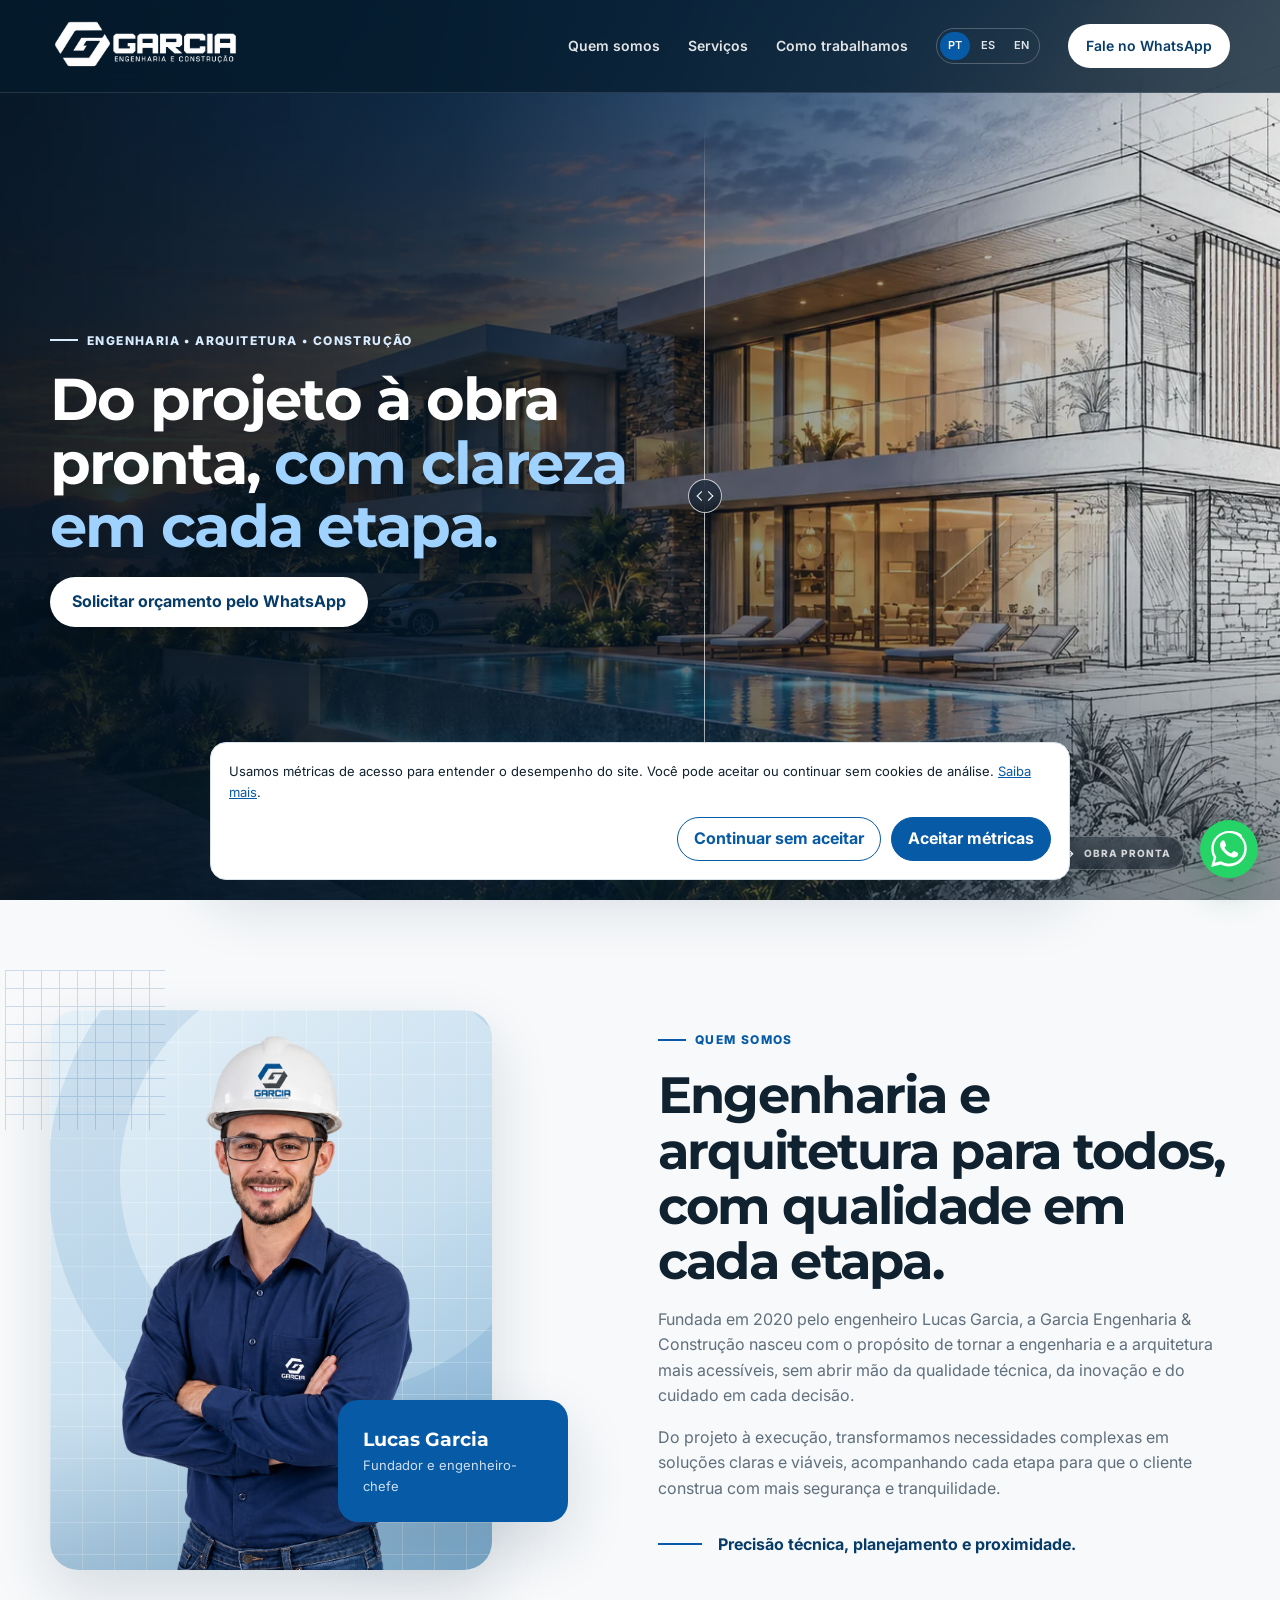
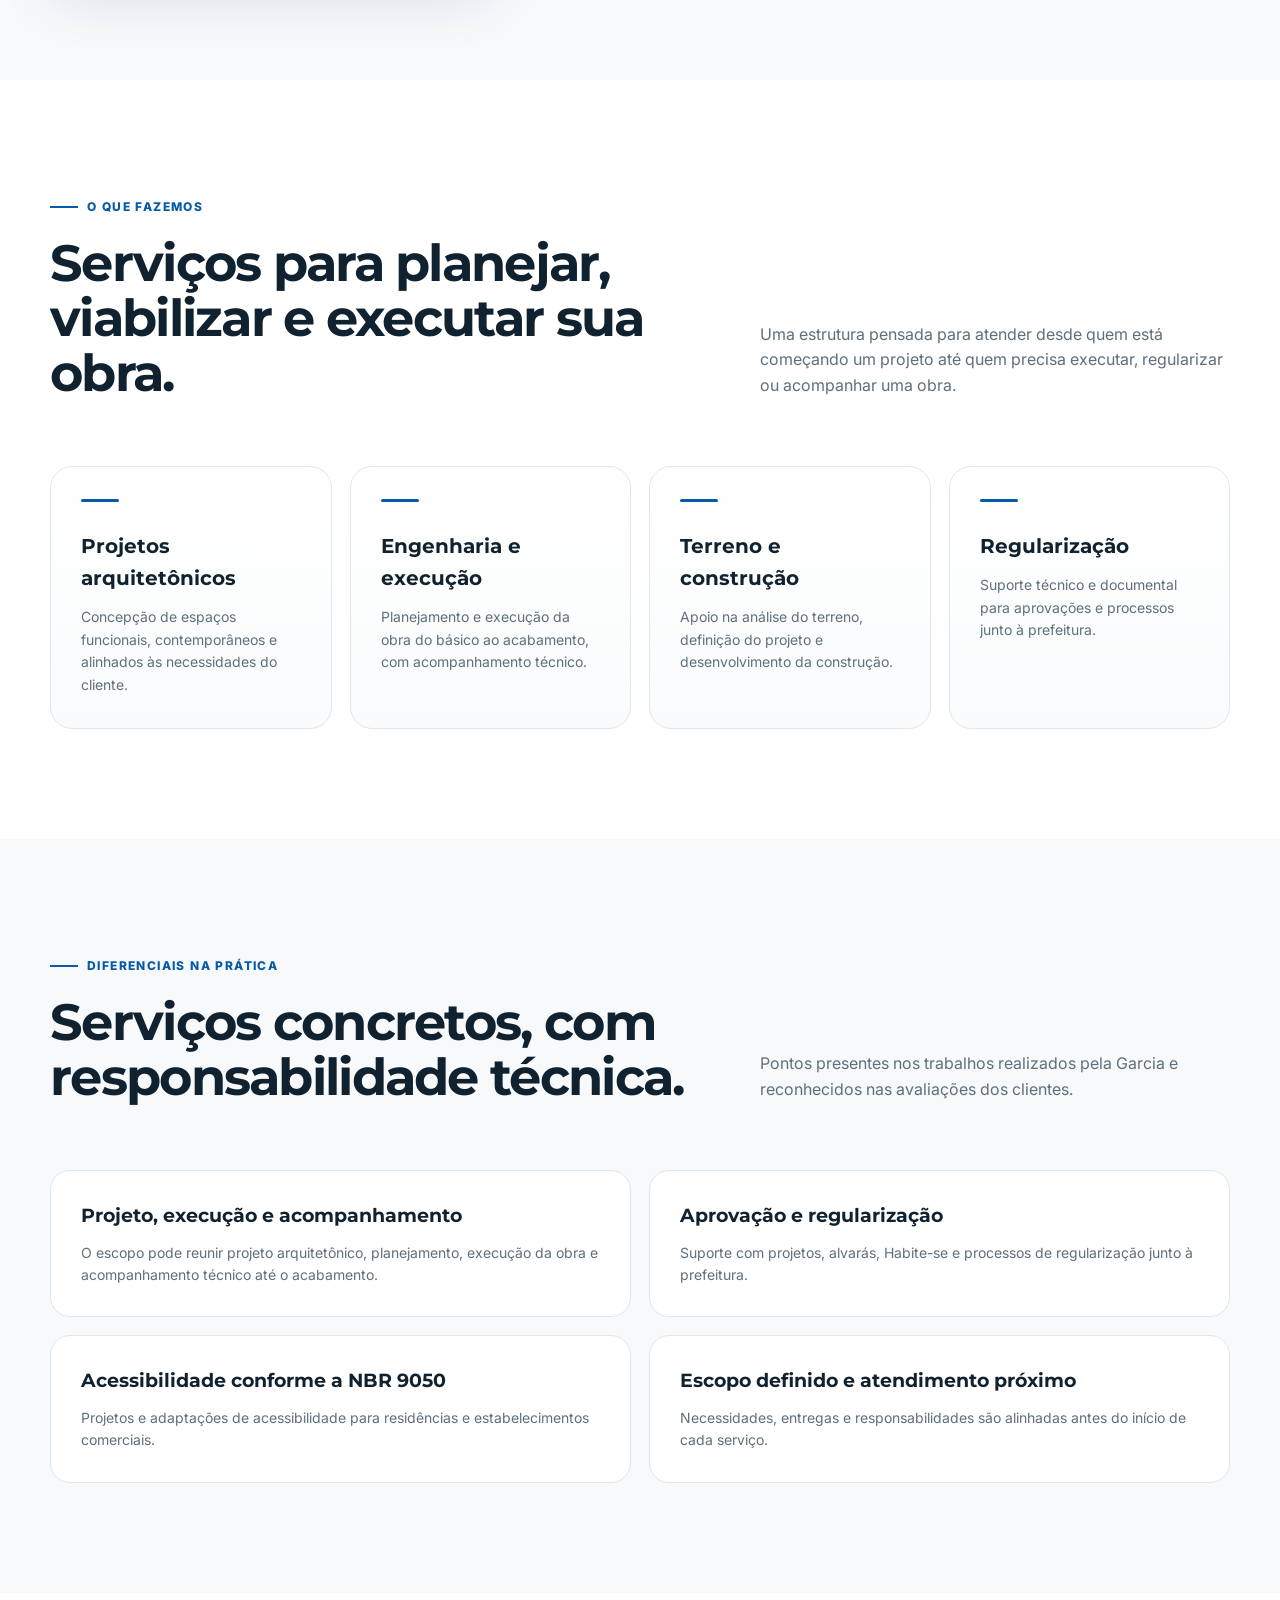
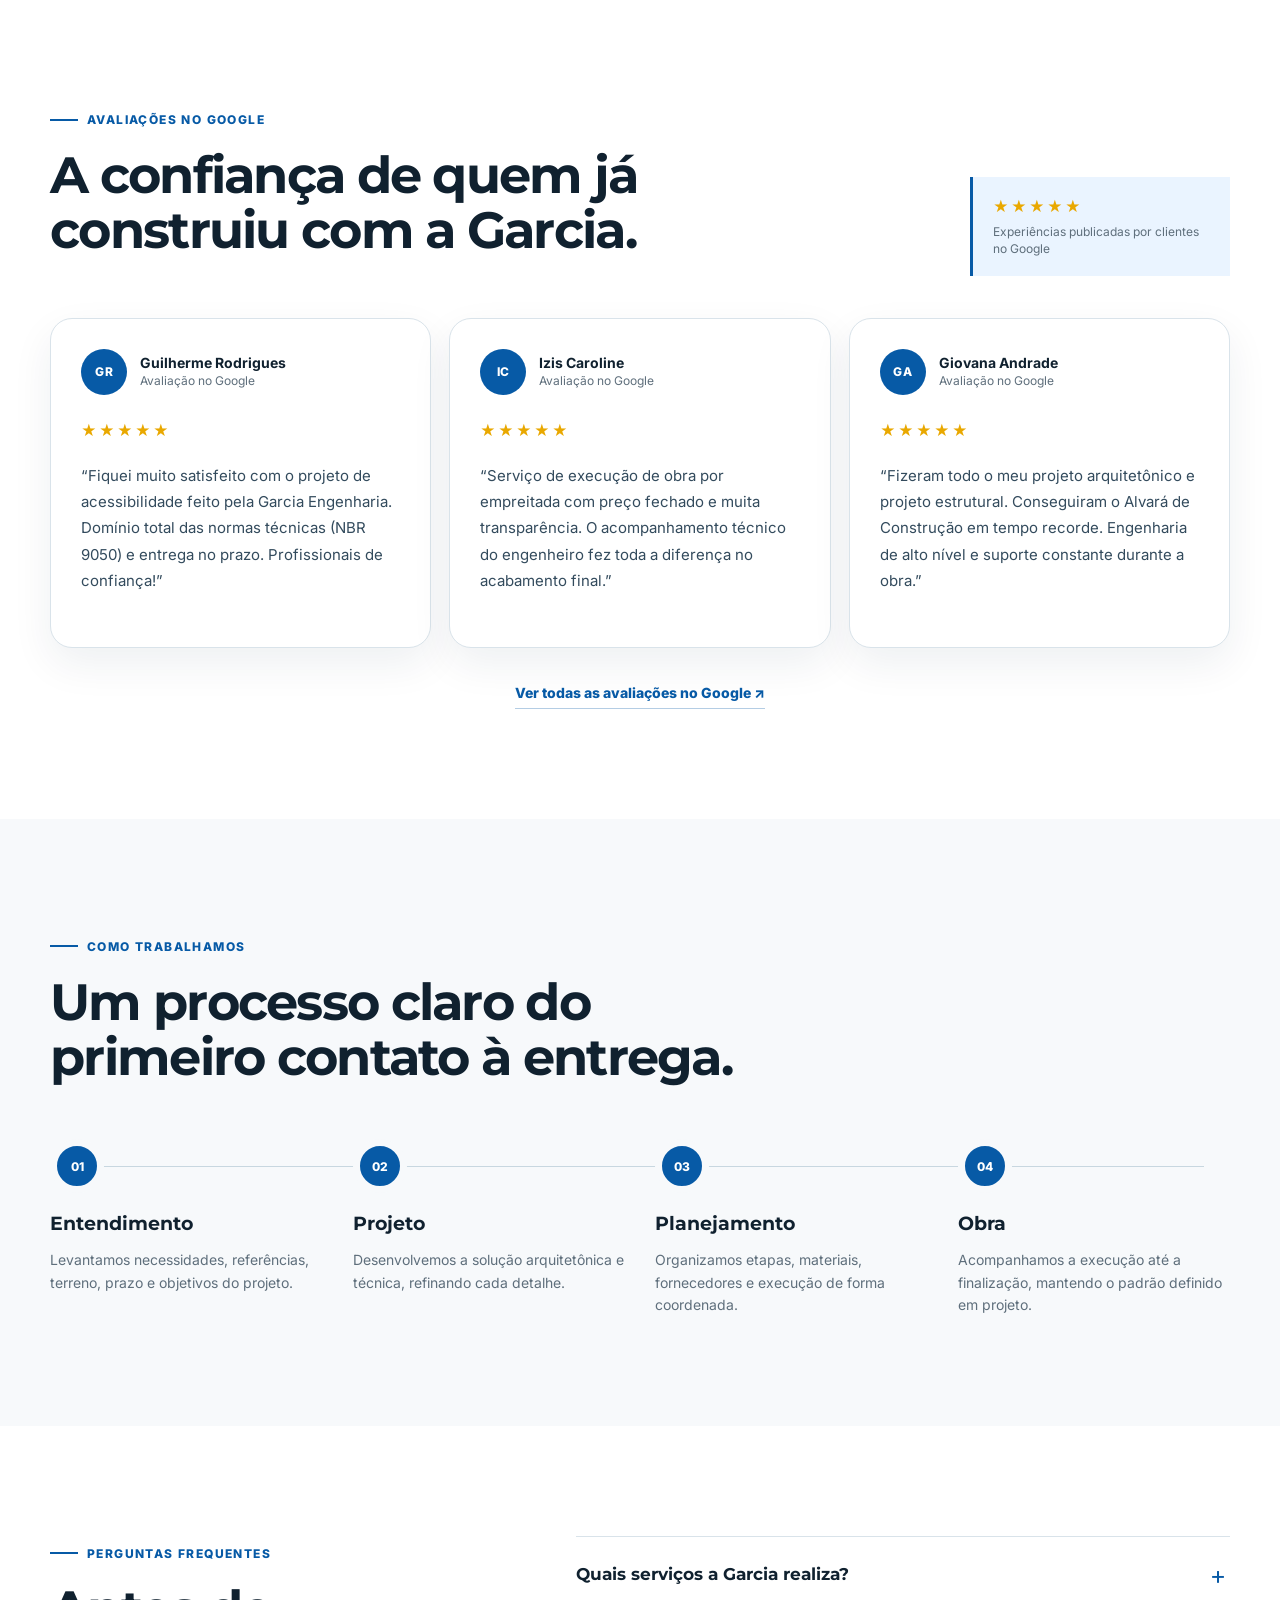
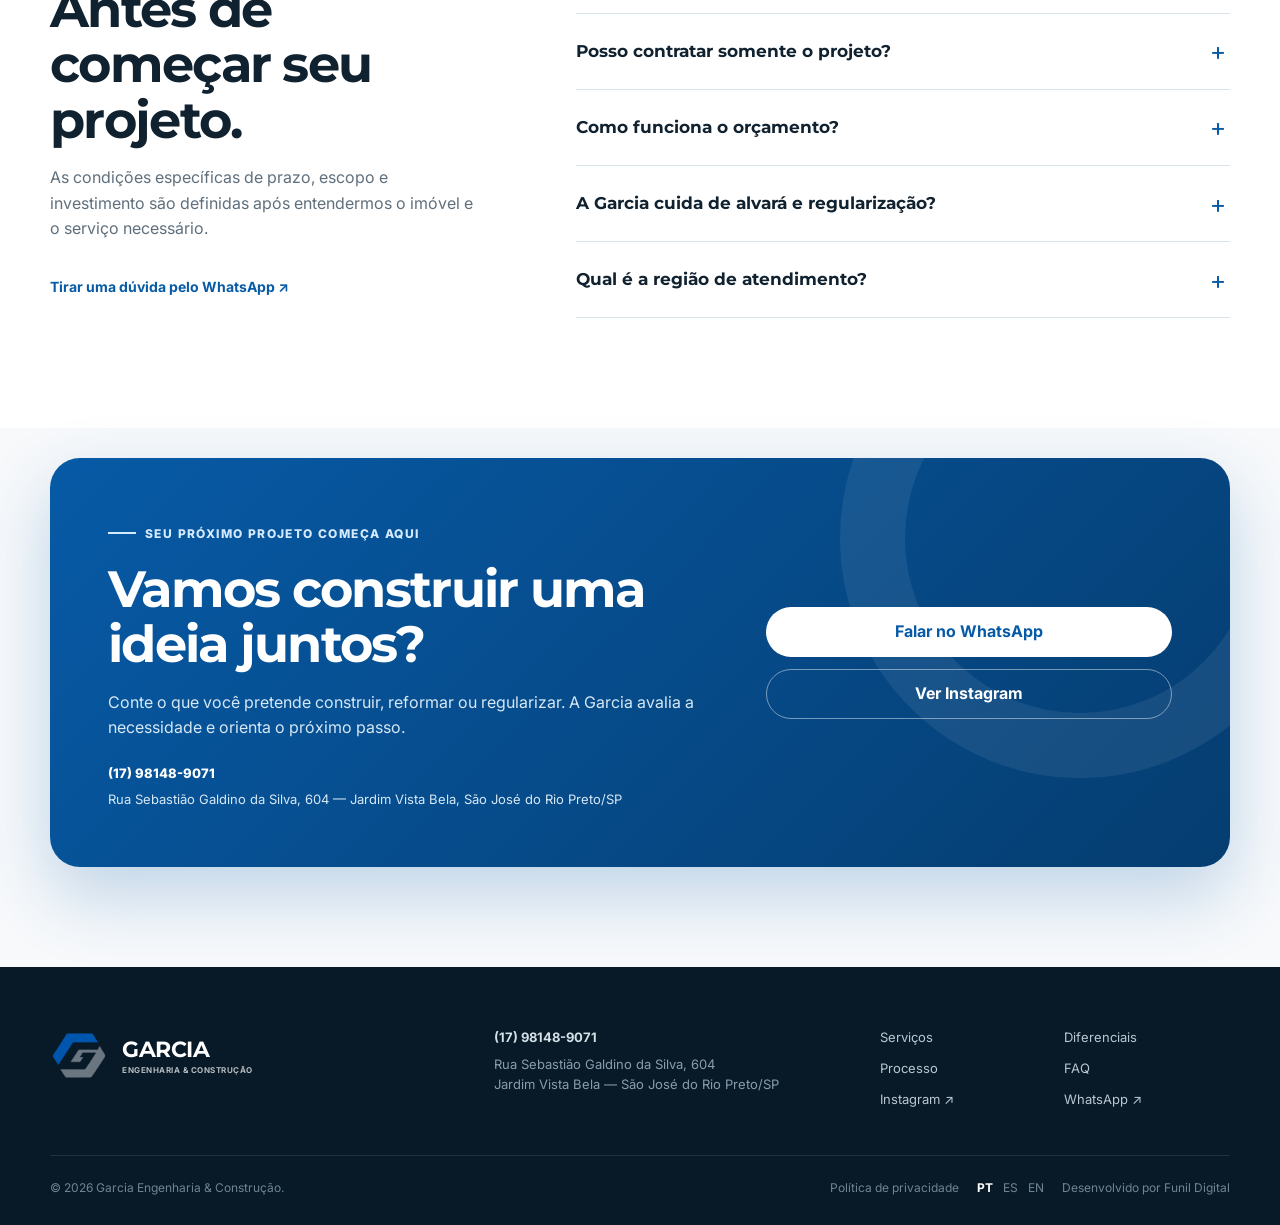
==== commit b0632e58: "Cria revelação interativa no hero" ====
--- a/index.html
+++ b/index.html
@@ -86,6 +86,7 @@
   <link rel="preconnect" href="https://fonts.gstatic.com" crossorigin>
   <link href="https://fonts.googleapis.com/css2?family=Inter:wght@400;500;600;700;800&family=Montserrat:wght@600;700;800&display=swap" rel="stylesheet">
   <link rel="preload" as="image" href="assets/hero-garcia-engenharia.webp" type="image/webp" fetchpriority="high" />
+  <link rel="preload" as="image" href="assets/hero-garcia-engenharia-complete.webp" type="image/webp" fetchpriority="high" />
   <link rel="stylesheet" href="styles.css?v=20260921" />
   <style>
     .brand-logo { display:block; width: 218px; max-height: 64px; object-fit: contain; object-position: left center; }
@@ -129,22 +130,19 @@
 
   <main id="conteudo">
     <section class="hero">
-      <div class="hero-bg" aria-hidden="true"></div>
+      <div class="hero-bg hero-bg-sketch" aria-hidden="true"></div>
+      <div class="hero-bg hero-bg-complete" aria-hidden="true"></div>
+      <div class="hero-reveal-line" aria-hidden="true"><span></span></div>
       <div class="container hero-grid">
         <div class="hero-content reveal">
           <span class="eyebrow">Engenharia • Arquitetura • Construção</span>
-          <h1>Projeto e execução com <span>clareza em cada etapa.</span></h1>
-          <p>Arquitetura, engenharia e construção acompanhadas do planejamento ao acabamento.</p>
+          <h1>Do projeto à obra pronta, <span>com clareza em cada etapa.</span></h1>
           <div class="hero-actions">
             <a class="btn btn-primary" href="https://wa.me/5517981489071?text=Ol%C3%A1%2C%20Lucas%21%20Gostaria%20de%20conversar%20sobre%20um%20projeto." target="_blank" rel="noopener noreferrer" data-whatsapp="hero">Solicitar orçamento pelo WhatsApp</a>
-            <a class="btn btn-ghost" href="#servicos">Conhecer nossos serviços</a>
-          </div>
-          <div class="hero-founded">
-            <strong>Desde 2020</strong>
-            <span>Atendimento em São José do Rio Preto e região.</span>
-          </div>
-        </div>
-      </div>
+          </div>
+        </div>
+      </div>
+      <span class="hero-stage-label" aria-hidden="true">Projeto <b>→</b> obra pronta</span>
       <a href="#sobre" class="scroll-hint" aria-label="Conhecer a Garcia Engenharia">↓</a>
     </section>
 
--- a/styles.css
+++ b/styles.css
@@ -32,32 +32,34 @@
   position: fixed;
   inset: 0 0 auto 0;
   z-index: 50;
-  background: rgba(255,255,255,.88);
-  border-bottom: 1px solid rgba(255,255,255,.36);
+  background: rgba(5, 27, 44, .76);
+  border-bottom: 1px solid rgba(255,255,255,.12);
   backdrop-filter: blur(16px);
   transition: background .25s ease, box-shadow .25s ease;
 }
 .site-header.scrolled {
-  background: rgba(255,255,255,.96);
-  box-shadow: 0 10px 36px rgba(15,40,60,.10);
+  background: rgba(5, 27, 44, .96);
+  box-shadow: 0 10px 36px rgba(0, 0, 0, .20);
 }
 .nav-wrap { min-height: 92px; display: flex; align-items: center; justify-content: space-between; gap: 32px; }
-.brand { display: inline-flex; align-items: center; gap: 12px; color: var(--blue); }
+.brand { display: inline-flex; align-items: center; gap: 12px; color: var(--white); }
+.brand-logo { filter: grayscale(1) brightness(0) invert(1); }
 .brand-mark { width: 52px; }
 .brand-copy { display: grid; line-height: 1; }
 .brand-copy strong { font-family: Montserrat, sans-serif; font-size: 24px; letter-spacing: -.7px; }
 .brand-copy span { margin-top: 5px; color: #667883; font-size: 8px; font-weight: 700; letter-spacing: .5px; }
-.nav { display: flex; align-items: center; gap: 28px; font-size: 14px; font-weight: 600; }
+.nav { display: flex; align-items: center; gap: 28px; color: rgba(255,255,255,.88); font-size: 14px; font-weight: 600; }
 .nav a { transition: color .2s ease; }
 .nav a:hover { color: var(--blue); }
-.nav-cta { padding: 11px 18px; color: var(--white) !important; background: var(--blue); border-radius: 999px; }
-.language-switcher { display: inline-flex; align-items: center; gap: 3px; padding: 3px; border: 1px solid var(--line); border-radius: 999px; }
+.nav-cta { padding: 11px 18px; color: var(--blue-dark) !important; background: var(--white); border-radius: 999px; }
+.language-switcher { display: inline-flex; align-items: center; gap: 3px; padding: 3px; border: 1px solid rgba(255,255,255,.24); border-radius: 999px; }
 .language-switcher a { min-width: 30px; padding: 5px 6px; border-radius: 999px; text-align: center; font-size: 11px; }
 .language-switcher a[aria-current="page"] { color: #fff; background: var(--blue); }
 .menu-toggle { display: none; border: 0; background: transparent; padding: 8px; cursor: pointer; }
-.menu-toggle span { display: block; width: 24px; height: 2px; margin: 5px 0; background: var(--ink); }
+.menu-toggle span { display: block; width: 24px; height: 2px; margin: 5px 0; background: var(--white); }
 
 .hero {
+  --hero-reveal: 55%;
   position: relative;
   min-height: 760px;
   min-height: 100svh;
@@ -74,6 +76,16 @@
   background: url("assets/hero-garcia-engenharia.webp") center center / cover no-repeat;
   transform: scale(1.01);
 }
+.hero-bg-complete {
+  background-image: url("assets/hero-garcia-engenharia-complete.webp");
+  clip-path: polygon(0 0, var(--hero-reveal) 0, var(--hero-reveal) 100%, 0 100%);
+  will-change: clip-path;
+}
+.hero-reveal-line { position: absolute; top: 92px; bottom: 0; left: var(--hero-reveal); z-index: 2; width: 1px; pointer-events: none; background: linear-gradient(transparent 4%, rgba(255,255,255,.7) 22%, rgba(255,255,255,.7) 78%, transparent 96%); box-shadow: 0 0 24px rgba(255,255,255,.35); will-change: left; }
+.hero-reveal-line span { position: absolute; left: 50%; top: 50%; width: 34px; height: 34px; border: 1px solid rgba(255,255,255,.72); border-radius: 50%; background: rgba(4, 24, 40, .58); transform: translate(-50%, -50%); backdrop-filter: blur(6px); }
+.hero-reveal-line span::before, .hero-reveal-line span::after { content: ""; position: absolute; top: 50%; width: 6px; height: 6px; border-top: 1px solid #fff; border-left: 1px solid #fff; }
+.hero-reveal-line span::before { left: 9px; transform: translateY(-50%) rotate(-45deg); }
+.hero-reveal-line span::after { right: 9px; transform: translateY(-50%) rotate(135deg); }
 .hero::before {
   content: "";
   position: absolute;
@@ -89,15 +101,15 @@
   display: flex;
   align-items: center;
 }
-.hero-content { max-width: 690px; }
+.hero-content { max-width: 650px; }
 .eyebrow { display: inline-flex; align-items: center; gap: 9px; color: var(--blue); font-size: 12px; font-weight: 800; letter-spacing: 1.4px; text-transform: uppercase; }
 .eyebrow::before { content: ""; width: 28px; height: 2px; background: currentColor; }
 .hero .eyebrow { color: #d8ecff; }
 .hero h1, h2 { margin: 18px 0; font-family: Montserrat, sans-serif; line-height: 1.08; letter-spacing: -1.7px; }
 .hero h1 {
-  max-width: 680px;
+  max-width: 650px;
   color: var(--white);
-  font-size: clamp(46px, 5.3vw, 76px);
+  font-size: clamp(44px, 4.6vw, 68px);
   text-wrap: balance;
   text-shadow: 0 4px 30px rgba(0,0,0,.18);
 }
@@ -115,6 +127,8 @@
 .hero-founded strong { color: var(--white); font-size: 15px; }
 .hero-founded span { color: rgba(255,255,255,.72); font-size: 13px; }
 .scroll-hint { position: absolute; left: 50%; bottom: 24px; z-index: 3; width: 40px; height: 40px; display: grid; place-items: center; border: 1px solid rgba(255,255,255,.55); border-radius: 50%; color: var(--white); background: rgba(3,18,31,.18); backdrop-filter: blur(8px); }
+.hero-stage-label { position: absolute; right: 96px; bottom: 30px; z-index: 3; padding: 8px 12px; border: 1px solid rgba(255,255,255,.24); border-radius: 999px; color: rgba(255,255,255,.78); background: rgba(3,18,31,.38); font-size: 10px; font-weight: 800; letter-spacing: 1px; text-transform: uppercase; backdrop-filter: blur(8px); }
+.hero-stage-label b { margin: 0 5px; color: #fff; }
 
 .section { padding: 110px 0; }
 .section-light { background: var(--bg); }
@@ -308,7 +322,7 @@
   .nav-wrap { min-height: 76px; }
   .brand-mark { width: 45px; }
   .brand-copy strong { font-size: 21px; }
-  .nav { position: fixed; inset: 76px 14px auto; display: none; flex-direction: column; align-items: stretch; gap: 0; padding: 14px; border-radius: 18px; background: white; box-shadow: var(--shadow); }
+  .nav { position: fixed; inset: 76px 14px auto; display: none; flex-direction: column; align-items: stretch; gap: 0; padding: 14px; border: 1px solid rgba(255,255,255,.12); border-radius: 18px; color: #fff; background: #081f31; box-shadow: var(--shadow); }
   .nav.open { display: flex; }
   .nav a, .nav a:not(.nav-cta) { display: block; padding: 12px 13px; }
   .nav .language-switcher { display: flex; justify-content: center; margin: 6px 0; }
@@ -322,9 +336,11 @@
       linear-gradient(90deg, rgba(3,18,31,.91) 0%, rgba(3,24,41,.77) 64%, rgba(3,24,41,.42) 100%),
       linear-gradient(0deg, rgba(3,18,31,.50) 0%, transparent 55%);
   }
-  .hero h1 { max-width: 600px; font-size: clamp(38px, 12vw, 56px); }
+  .hero h1 { max-width: 600px; font-size: clamp(38px, 10vw, 48px); }
   .hero-content > p { max-width: 520px; font-size: 16px; }
   .hero-actions { display: grid; max-width: 410px; }
+  .hero-reveal-line { top: 76px; }
+  .hero-stage-label { display: none; }
   .hero-founded { align-items: flex-start; flex-direction: column; gap: 2px; margin-top: 32px; }
   .section { padding: 80px 0; }
   .about-visual { min-height: 480px; }
@@ -358,6 +374,8 @@
 @media (prefers-reduced-motion: reduce) {
   html { scroll-behavior: auto; }
   .reveal { opacity: 1; transform: none; transition: none; }
+  .hero { --hero-reveal: 100% !important; }
+  .hero-reveal-line { display: none; }
 }
 
 @media (hover: none) {
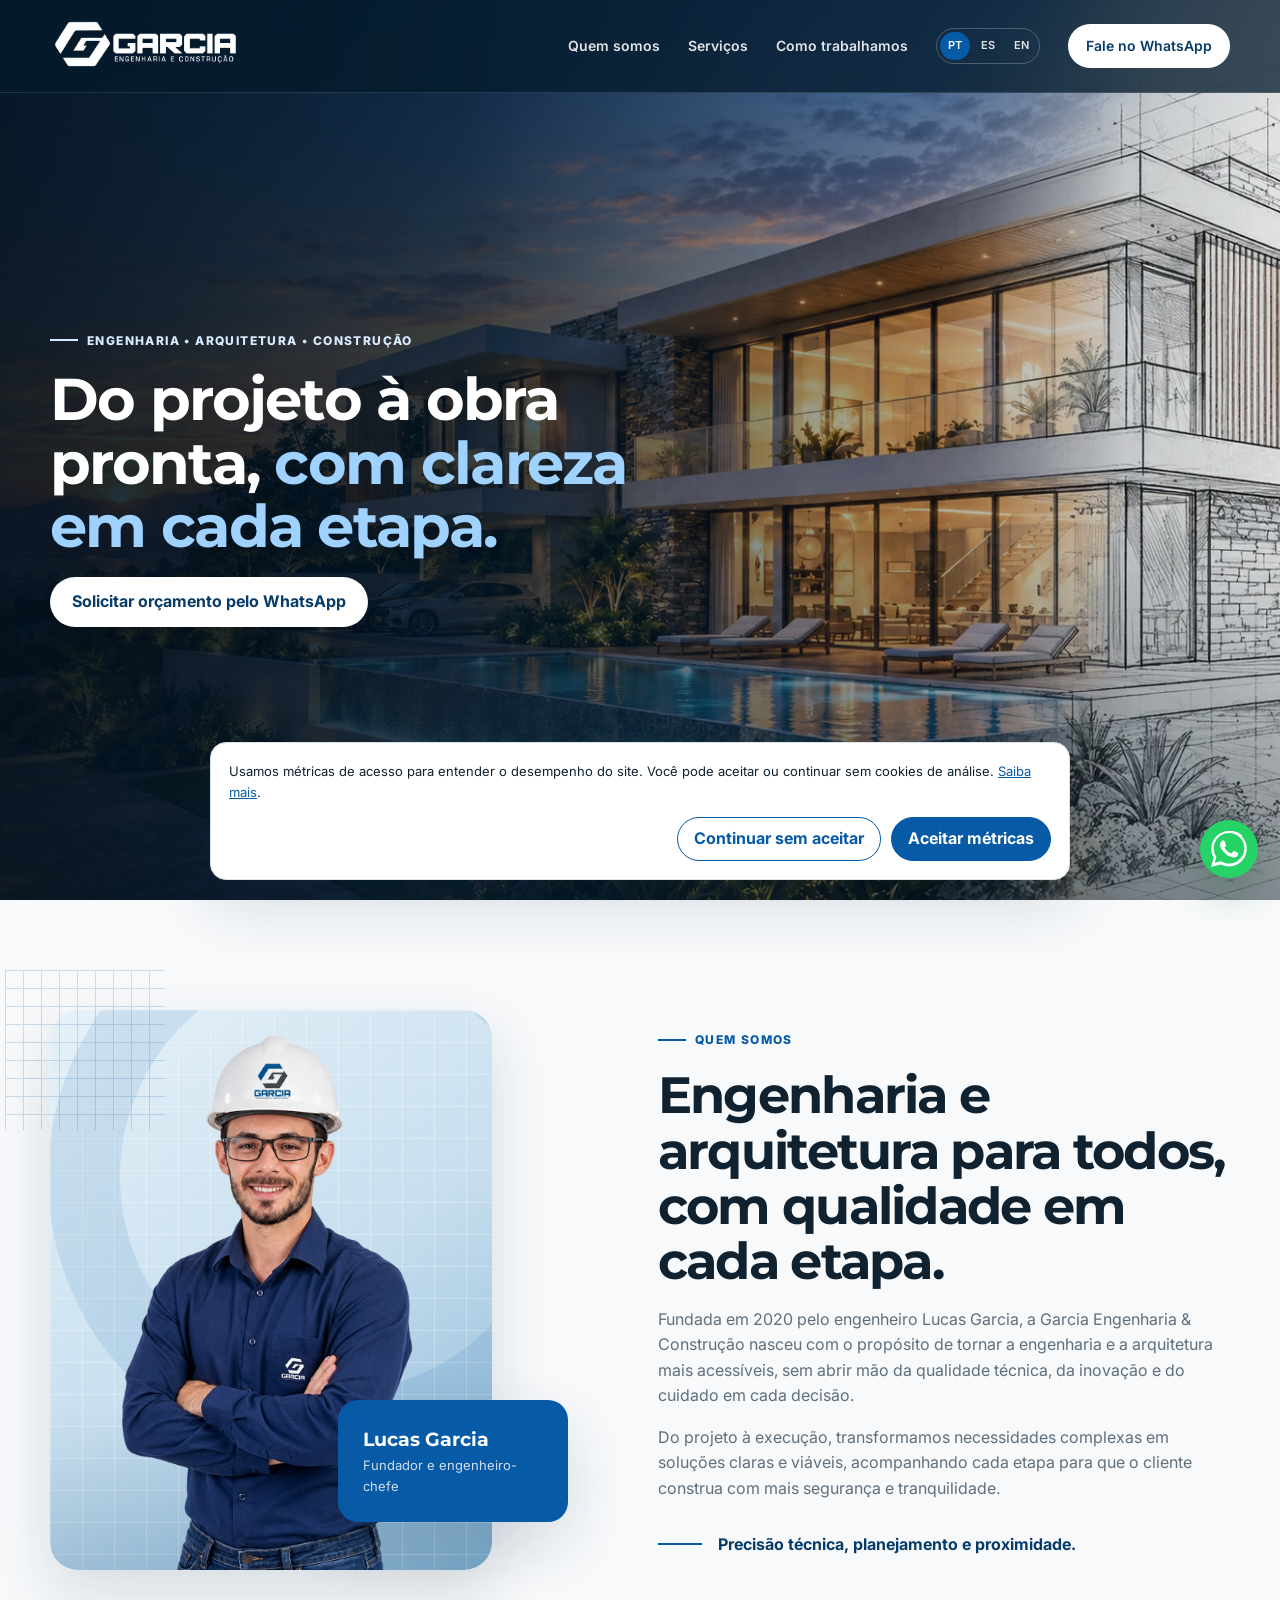
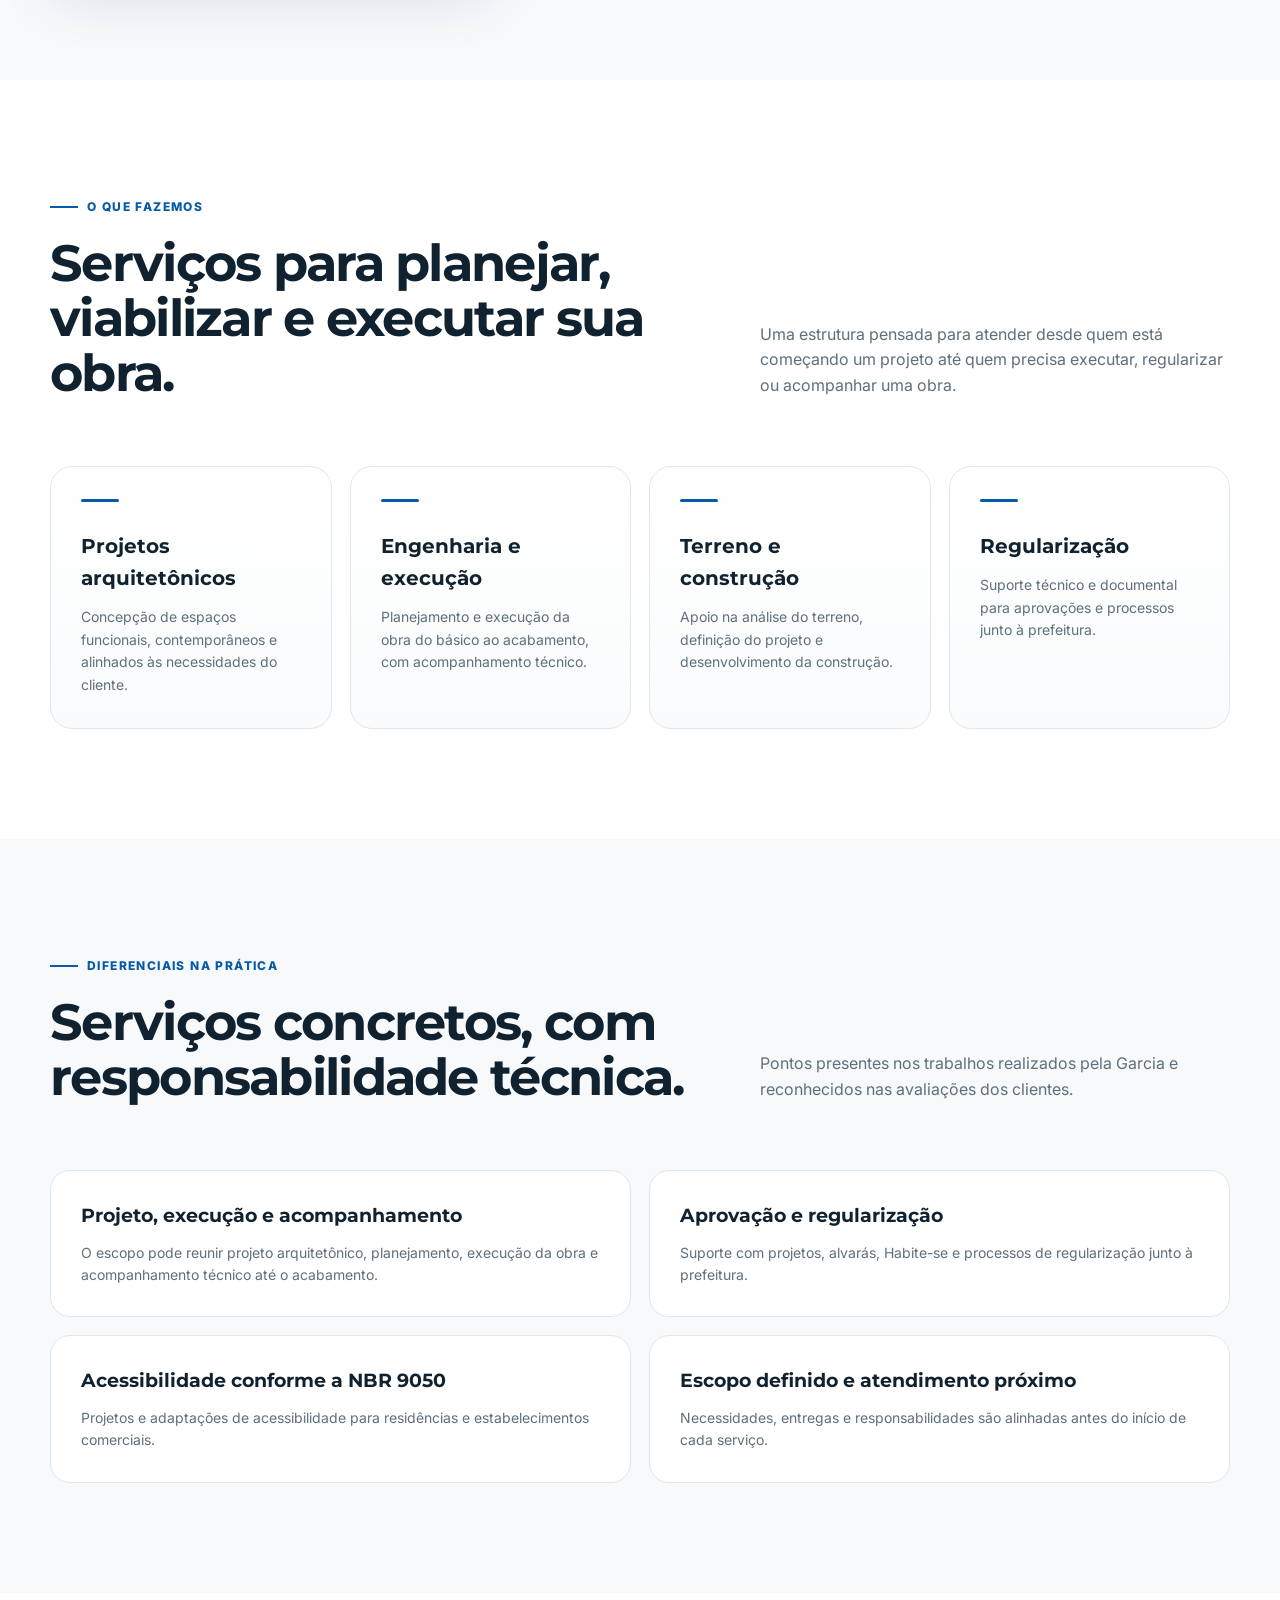
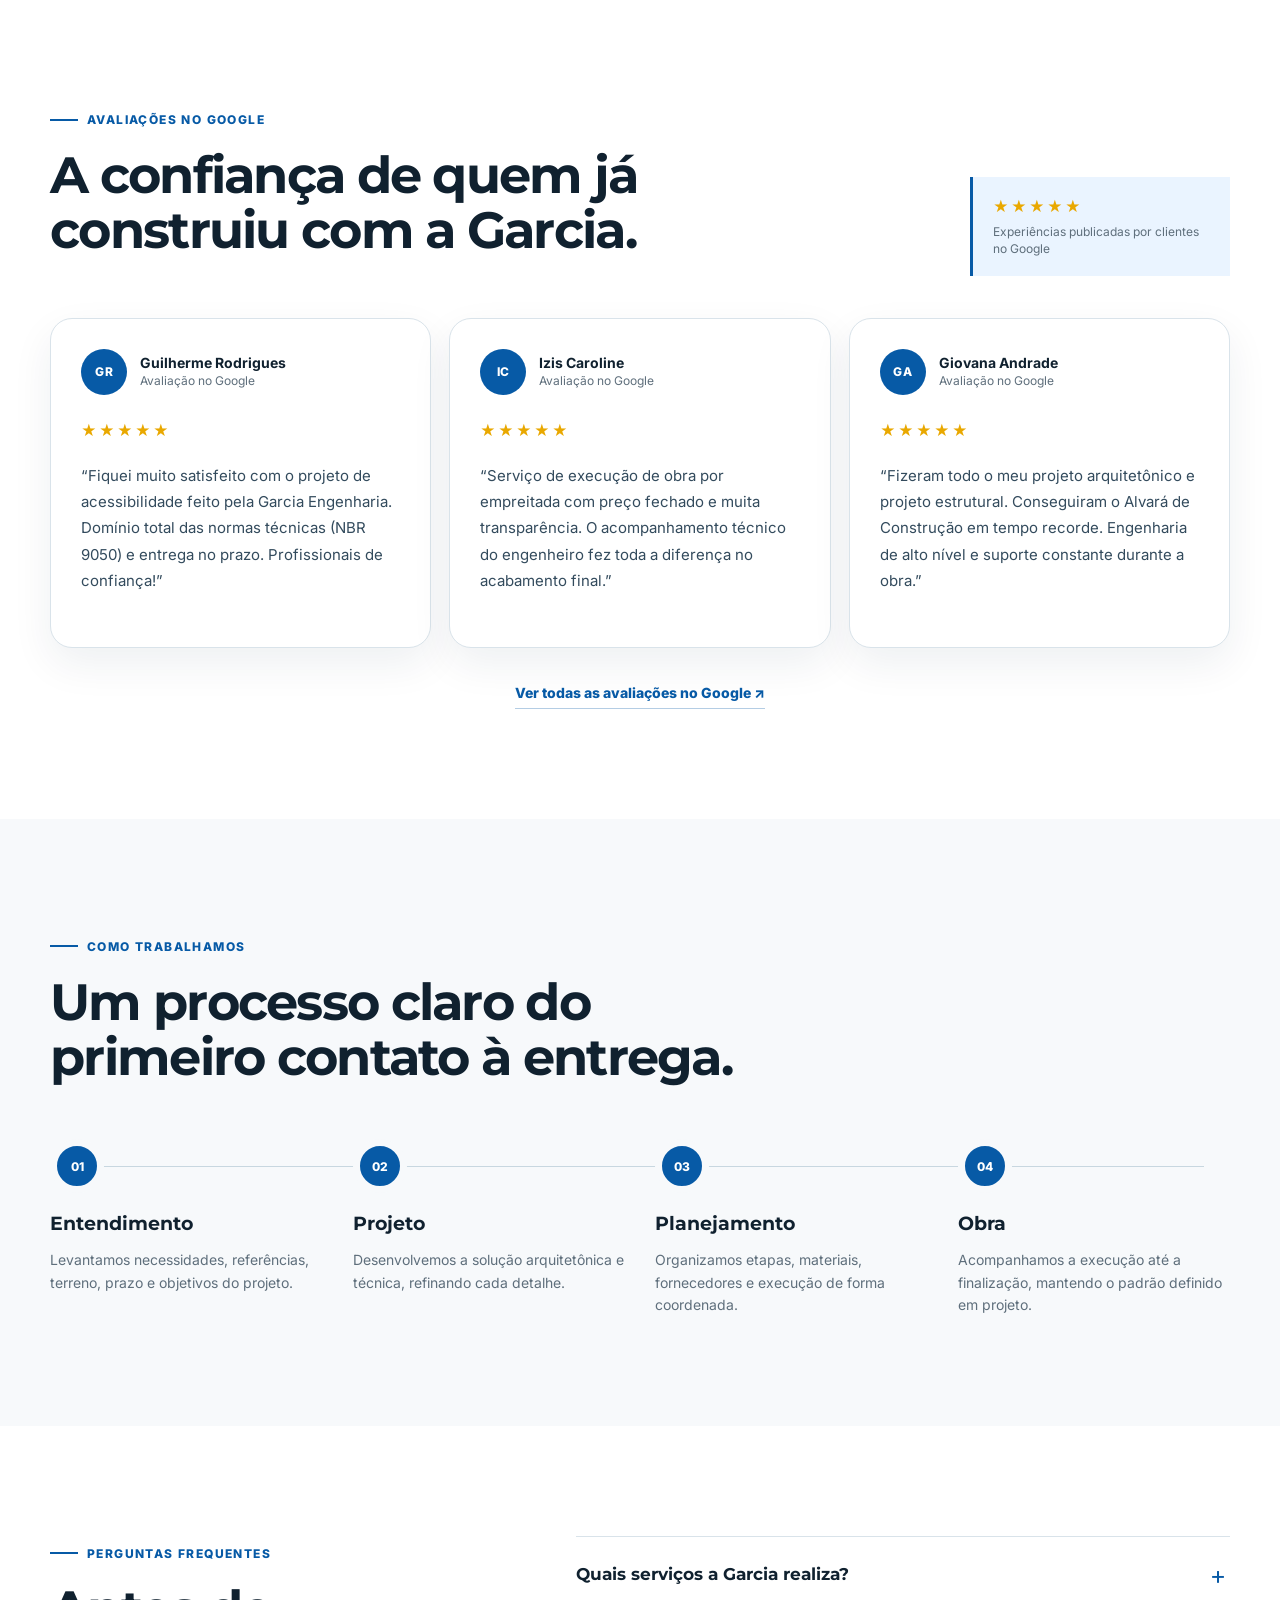
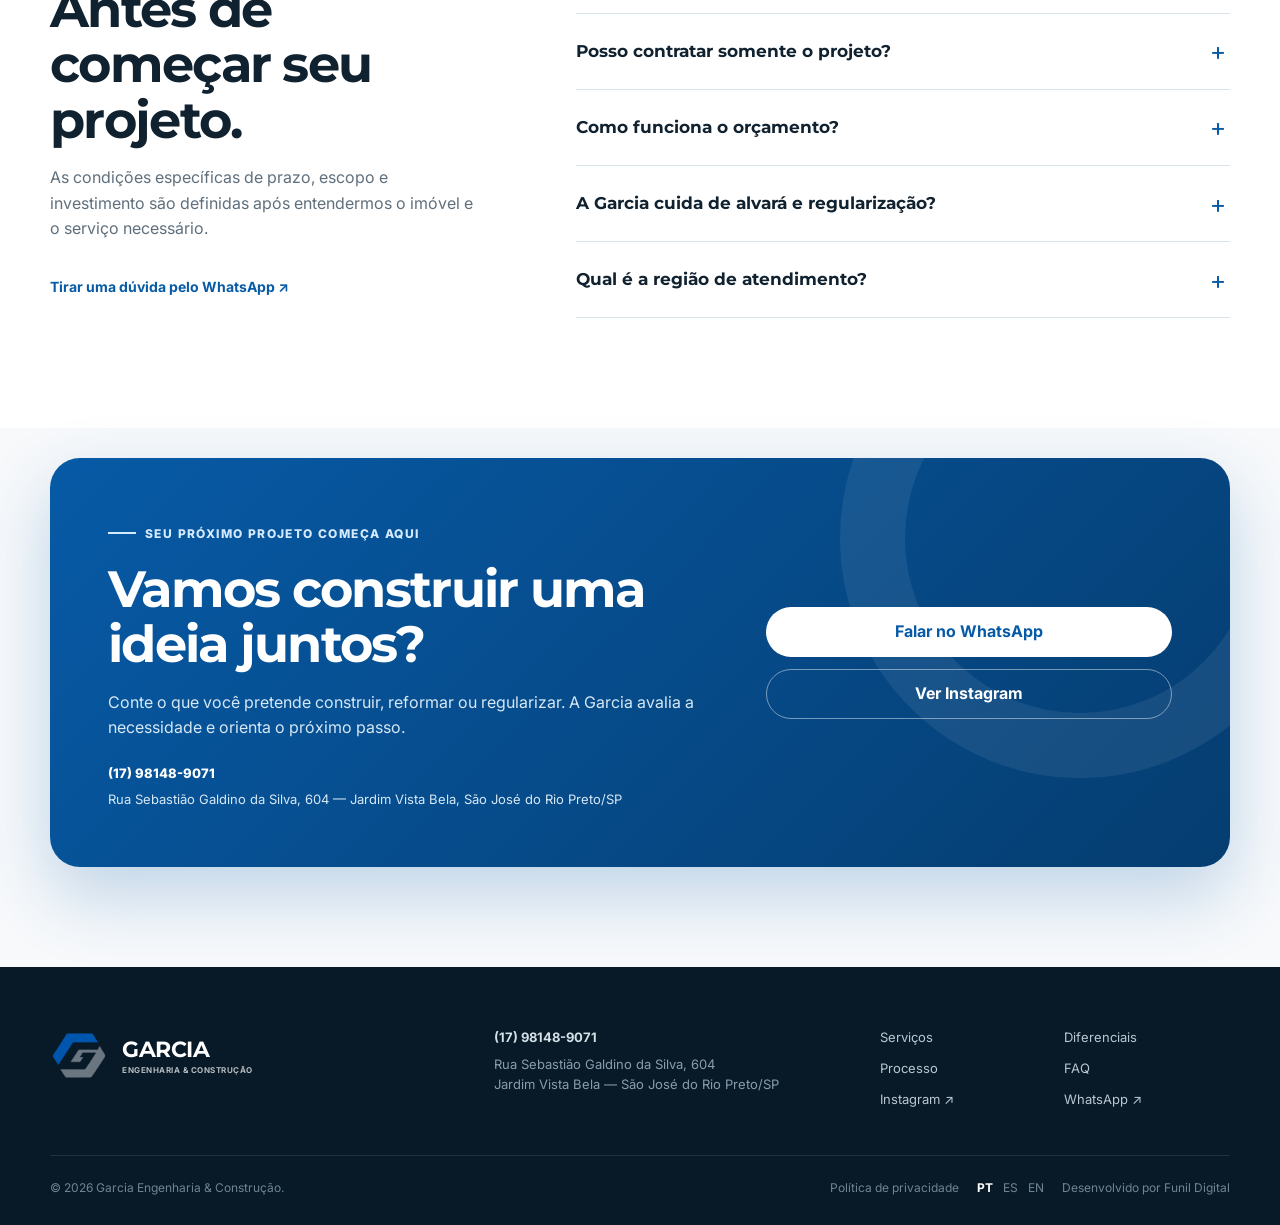
==== commit 2312dc6c: "Torna revelação do hero passiva ao scroll" ====
--- a/index.html
+++ b/index.html
@@ -132,7 +132,6 @@
     <section class="hero">
       <div class="hero-bg hero-bg-sketch" aria-hidden="true"></div>
       <div class="hero-bg hero-bg-complete" aria-hidden="true"></div>
-      <div class="hero-reveal-line" aria-hidden="true"><span></span></div>
       <div class="container hero-grid">
         <div class="hero-content reveal">
           <span class="eyebrow">Engenharia • Arquitetura • Construção</span>
@@ -142,7 +141,6 @@
           </div>
         </div>
       </div>
-      <span class="hero-stage-label" aria-hidden="true">Projeto <b>→</b> obra pronta</span>
       <a href="#sobre" class="scroll-hint" aria-label="Conhecer a Garcia Engenharia">↓</a>
     </section>
 
--- a/styles.css
+++ b/styles.css
@@ -59,7 +59,7 @@
 .menu-toggle span { display: block; width: 24px; height: 2px; margin: 5px 0; background: var(--white); }
 
 .hero {
-  --hero-reveal: 55%;
+  --hero-reveal: 58%;
   position: relative;
   min-height: 760px;
   min-height: 100svh;
@@ -78,14 +78,10 @@
 }
 .hero-bg-complete {
   background-image: url("assets/hero-garcia-engenharia-complete.webp");
-  clip-path: polygon(0 0, var(--hero-reveal) 0, var(--hero-reveal) 100%, 0 100%);
-  will-change: clip-path;
-}
-.hero-reveal-line { position: absolute; top: 92px; bottom: 0; left: var(--hero-reveal); z-index: 2; width: 1px; pointer-events: none; background: linear-gradient(transparent 4%, rgba(255,255,255,.7) 22%, rgba(255,255,255,.7) 78%, transparent 96%); box-shadow: 0 0 24px rgba(255,255,255,.35); will-change: left; }
-.hero-reveal-line span { position: absolute; left: 50%; top: 50%; width: 34px; height: 34px; border: 1px solid rgba(255,255,255,.72); border-radius: 50%; background: rgba(4, 24, 40, .58); transform: translate(-50%, -50%); backdrop-filter: blur(6px); }
-.hero-reveal-line span::before, .hero-reveal-line span::after { content: ""; position: absolute; top: 50%; width: 6px; height: 6px; border-top: 1px solid #fff; border-left: 1px solid #fff; }
-.hero-reveal-line span::before { left: 9px; transform: translateY(-50%) rotate(-45deg); }
-.hero-reveal-line span::after { right: 9px; transform: translateY(-50%) rotate(135deg); }
+  -webkit-mask-image: linear-gradient(90deg, #000 0%, #000 calc(var(--hero-reveal) - 8%), transparent calc(var(--hero-reveal) + 8%));
+  mask-image: linear-gradient(90deg, #000 0%, #000 calc(var(--hero-reveal) - 8%), transparent calc(var(--hero-reveal) + 8%));
+  will-change: mask-image;
+}
 .hero::before {
   content: "";
   position: absolute;
@@ -127,8 +123,6 @@
 .hero-founded strong { color: var(--white); font-size: 15px; }
 .hero-founded span { color: rgba(255,255,255,.72); font-size: 13px; }
 .scroll-hint { position: absolute; left: 50%; bottom: 24px; z-index: 3; width: 40px; height: 40px; display: grid; place-items: center; border: 1px solid rgba(255,255,255,.55); border-radius: 50%; color: var(--white); background: rgba(3,18,31,.18); backdrop-filter: blur(8px); }
-.hero-stage-label { position: absolute; right: 96px; bottom: 30px; z-index: 3; padding: 8px 12px; border: 1px solid rgba(255,255,255,.24); border-radius: 999px; color: rgba(255,255,255,.78); background: rgba(3,18,31,.38); font-size: 10px; font-weight: 800; letter-spacing: 1px; text-transform: uppercase; backdrop-filter: blur(8px); }
-.hero-stage-label b { margin: 0 5px; color: #fff; }
 
 .section { padding: 110px 0; }
 .section-light { background: var(--bg); }
@@ -339,8 +333,6 @@
   .hero h1 { max-width: 600px; font-size: clamp(38px, 10vw, 48px); }
   .hero-content > p { max-width: 520px; font-size: 16px; }
   .hero-actions { display: grid; max-width: 410px; }
-  .hero-reveal-line { top: 76px; }
-  .hero-stage-label { display: none; }
   .hero-founded { align-items: flex-start; flex-direction: column; gap: 2px; margin-top: 32px; }
   .section { padding: 80px 0; }
   .about-visual { min-height: 480px; }
@@ -374,8 +366,7 @@
 @media (prefers-reduced-motion: reduce) {
   html { scroll-behavior: auto; }
   .reveal { opacity: 1; transform: none; transition: none; }
-  .hero { --hero-reveal: 100% !important; }
-  .hero-reveal-line { display: none; }
+  .hero { --hero-reveal: 112% !important; }
 }
 
 @media (hover: none) {
